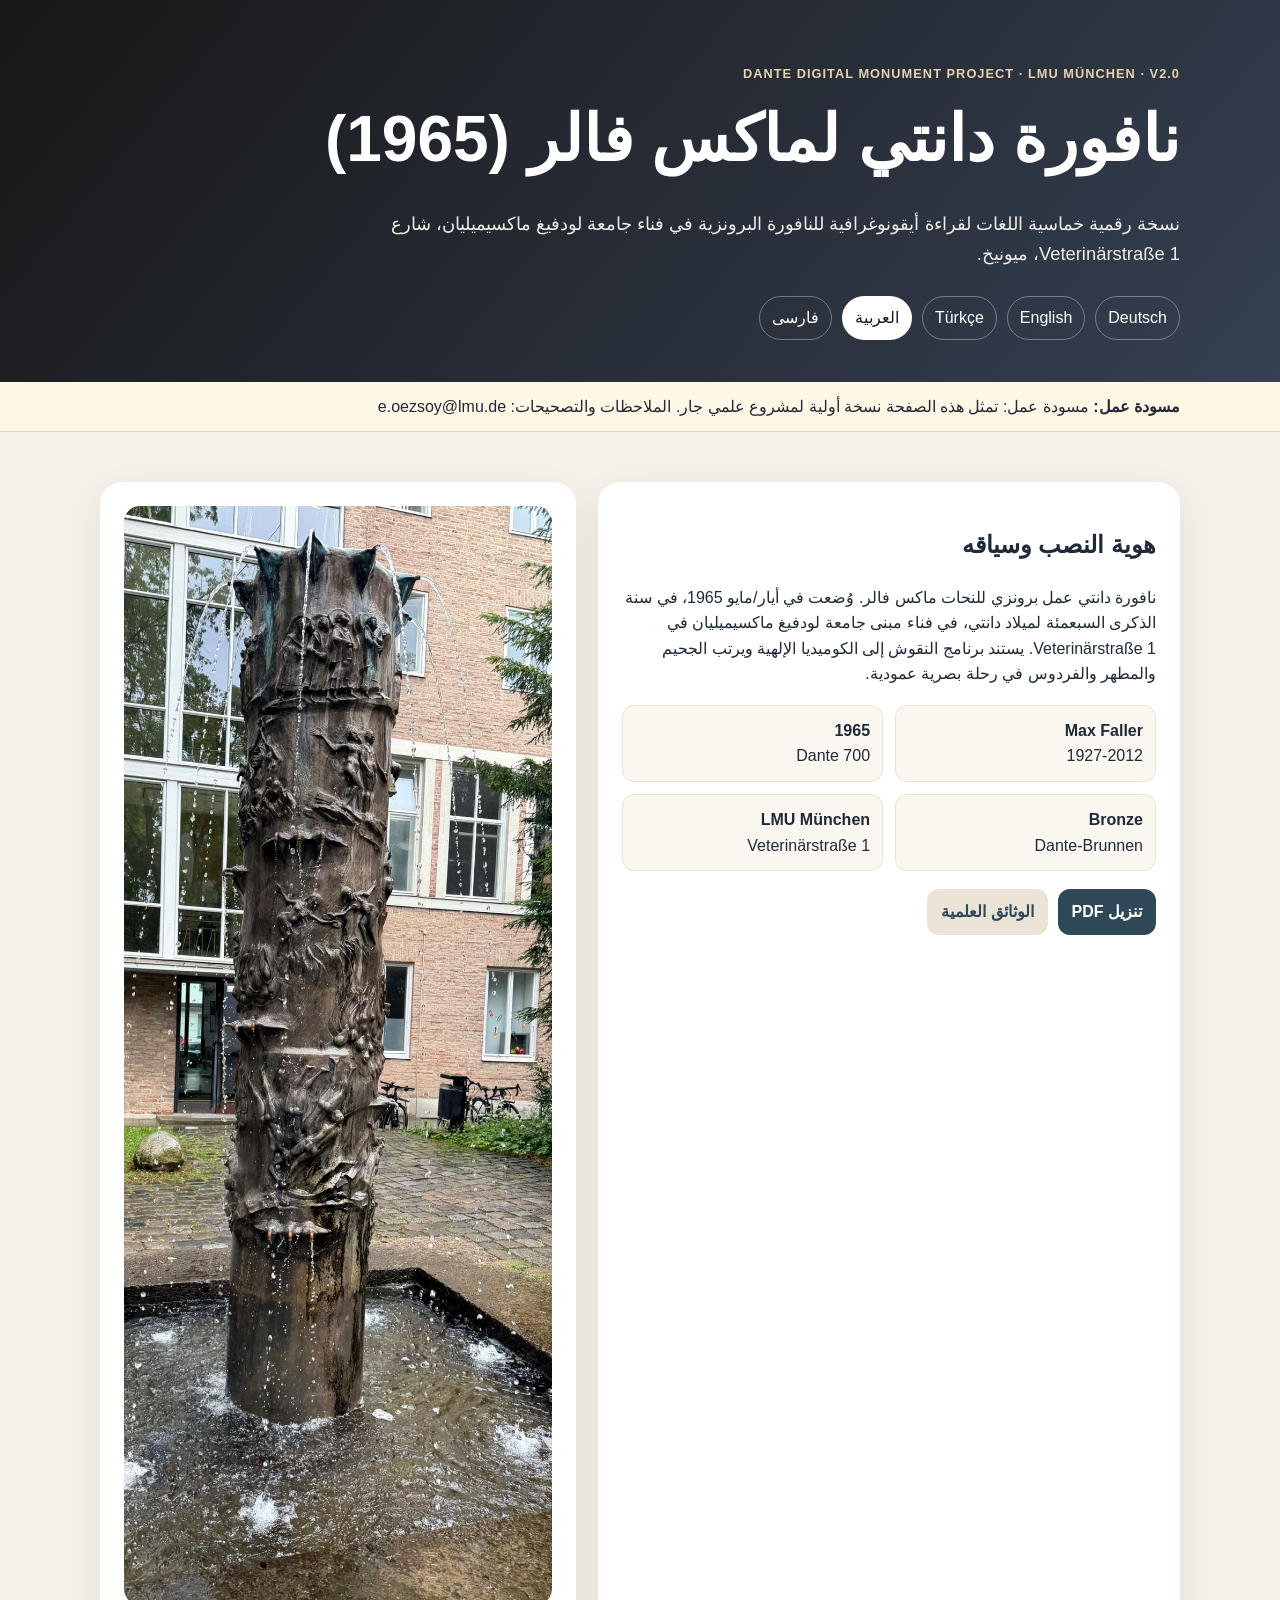
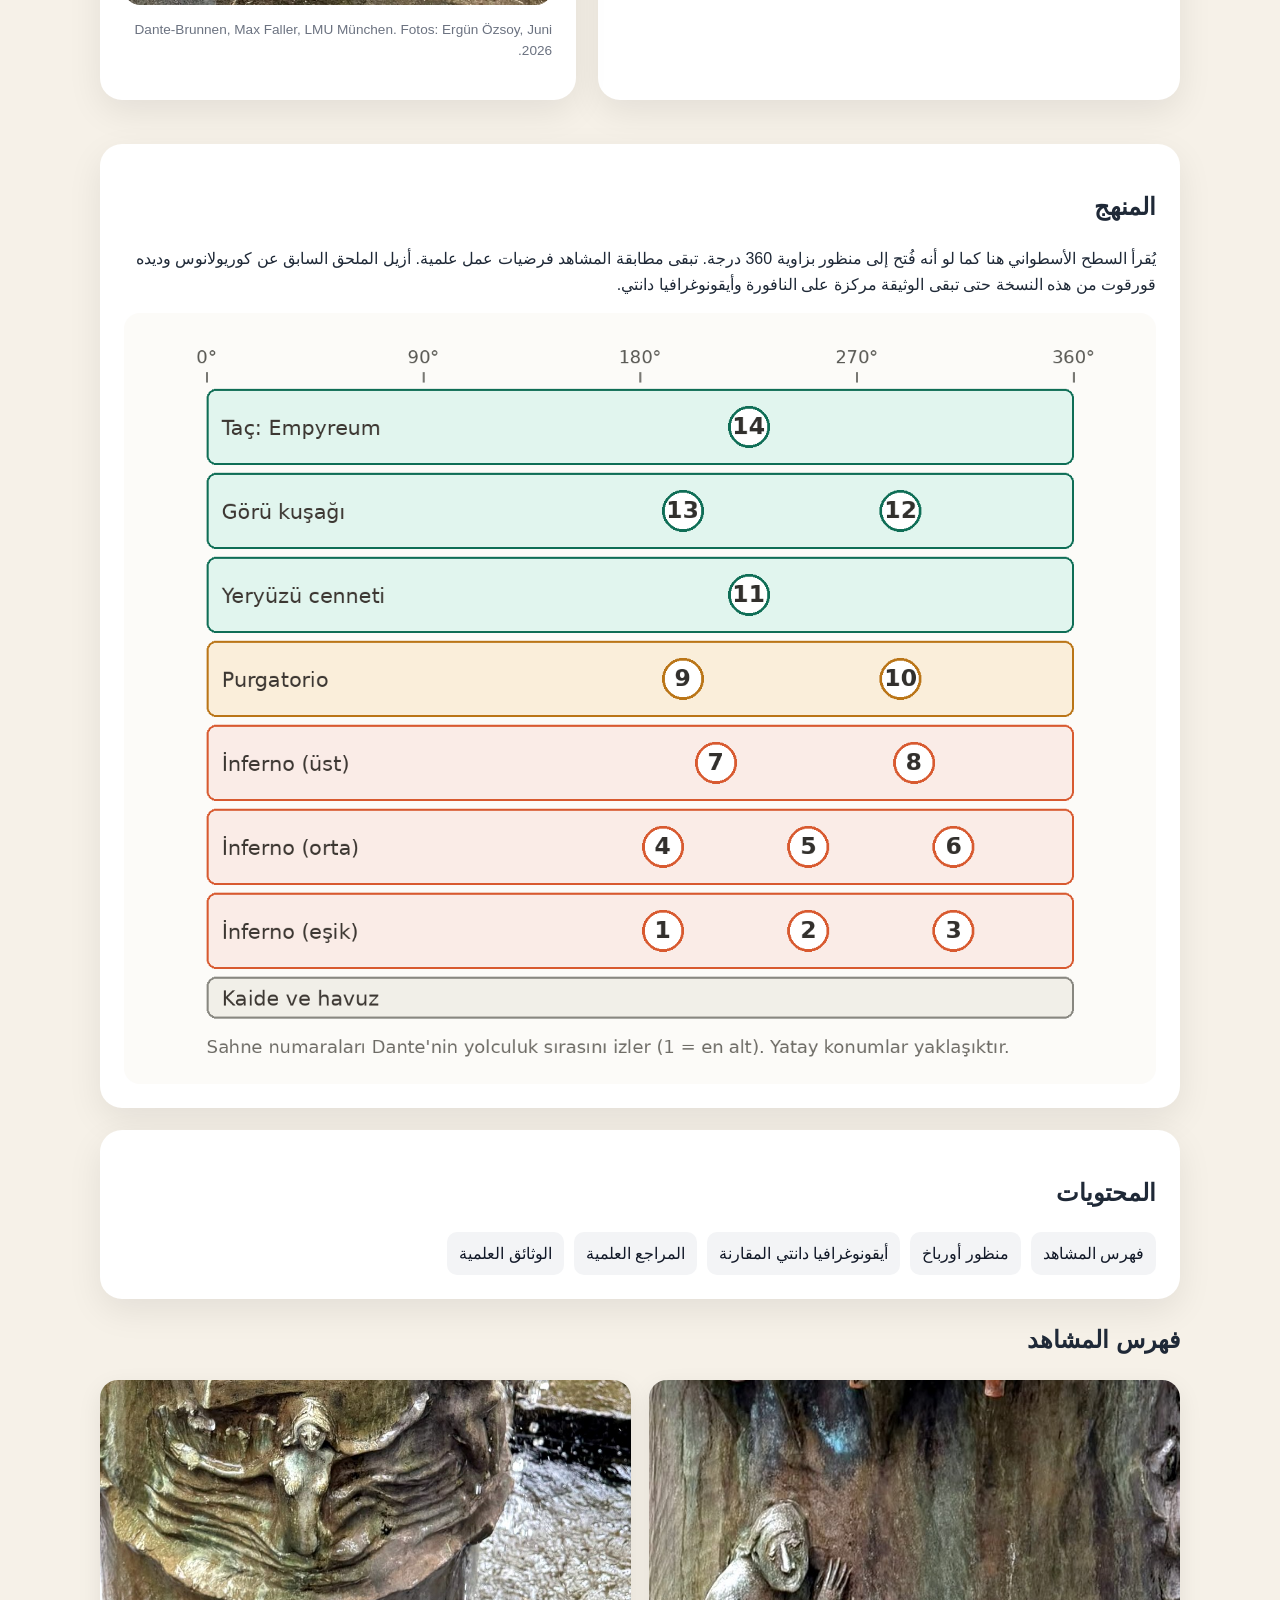
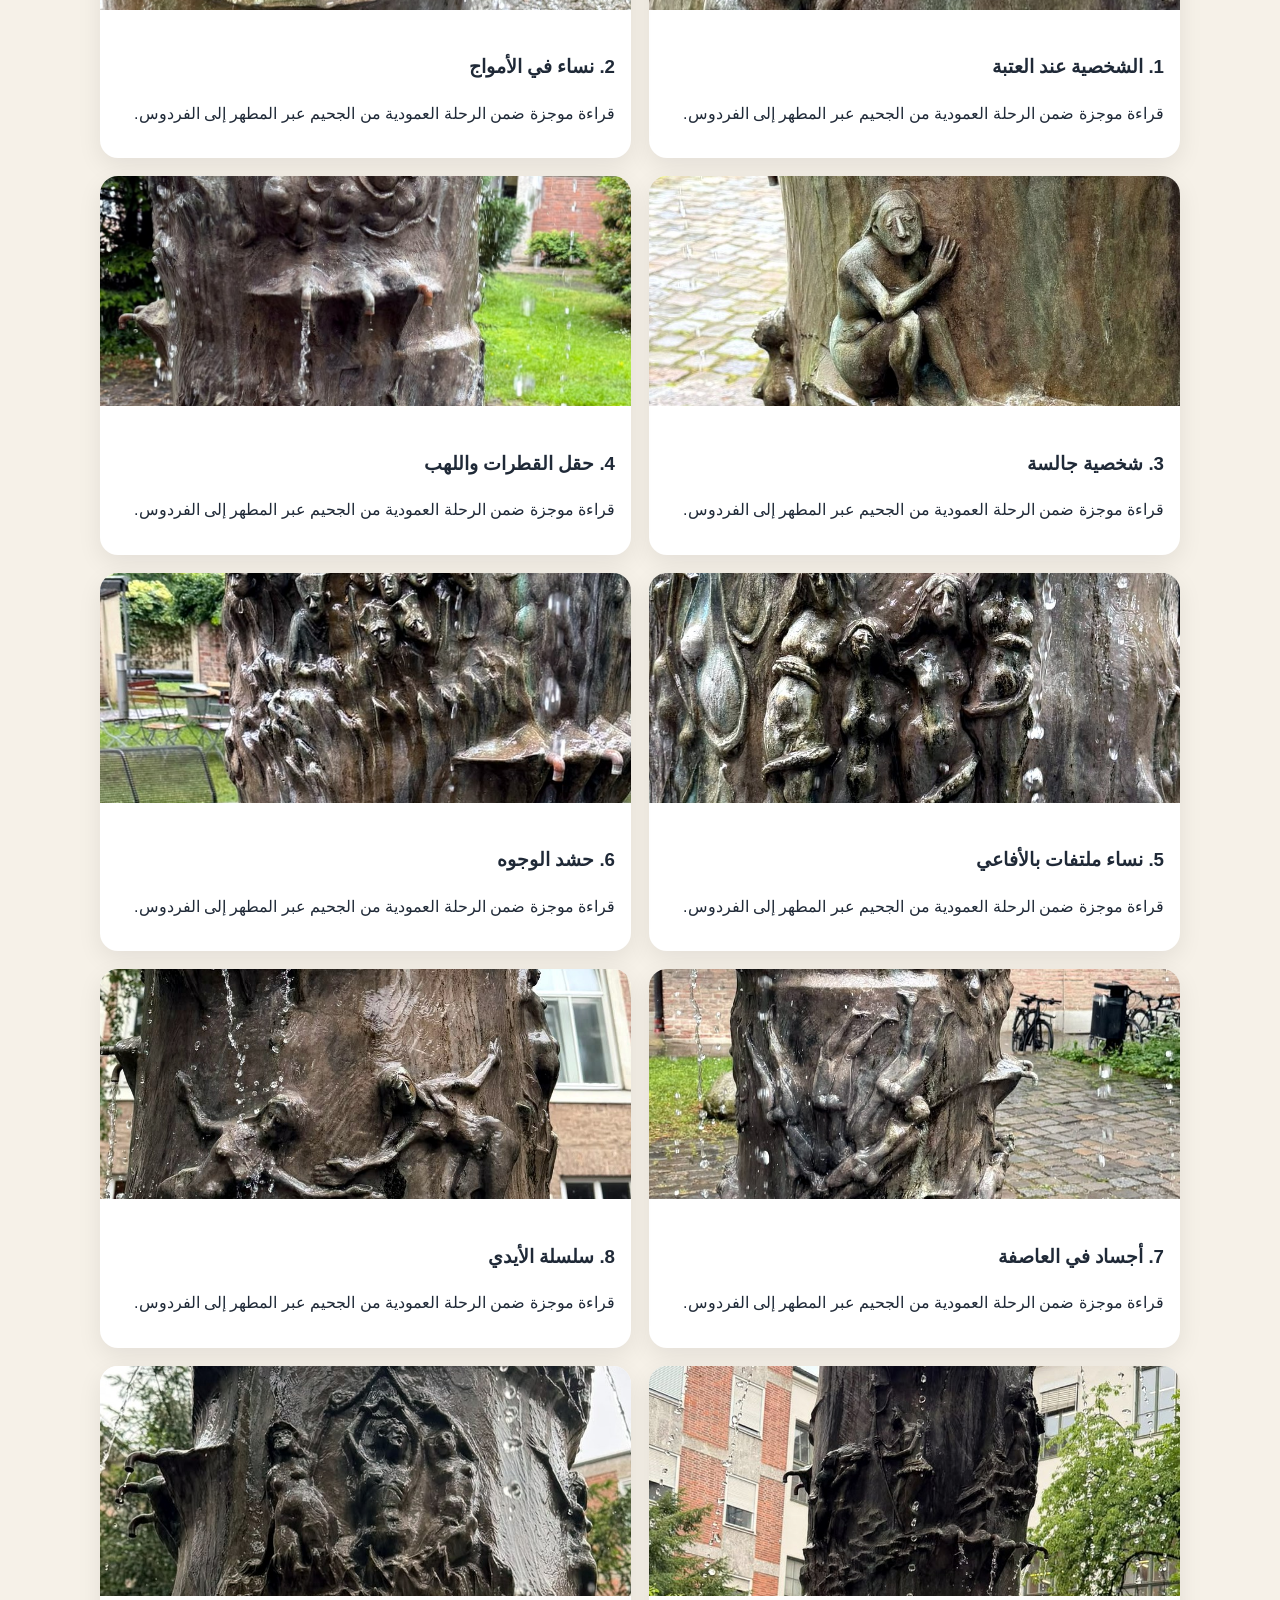
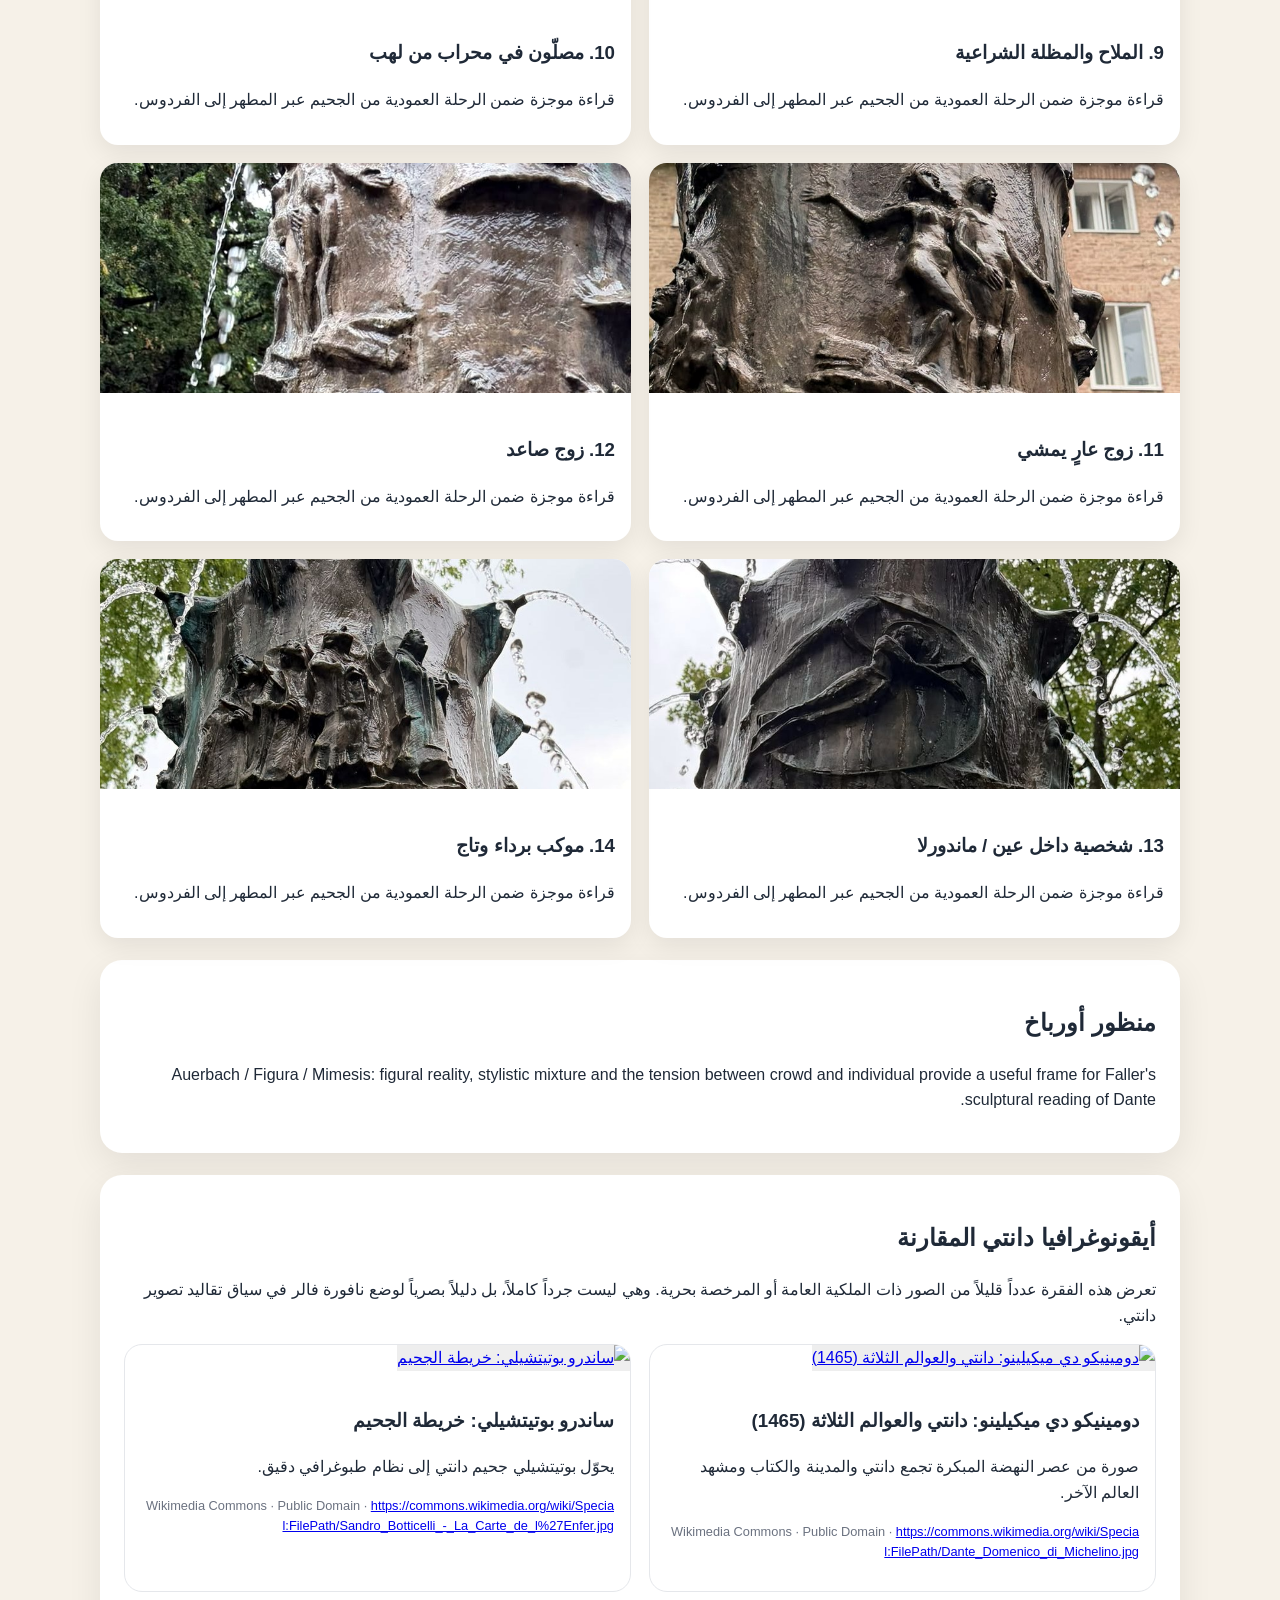
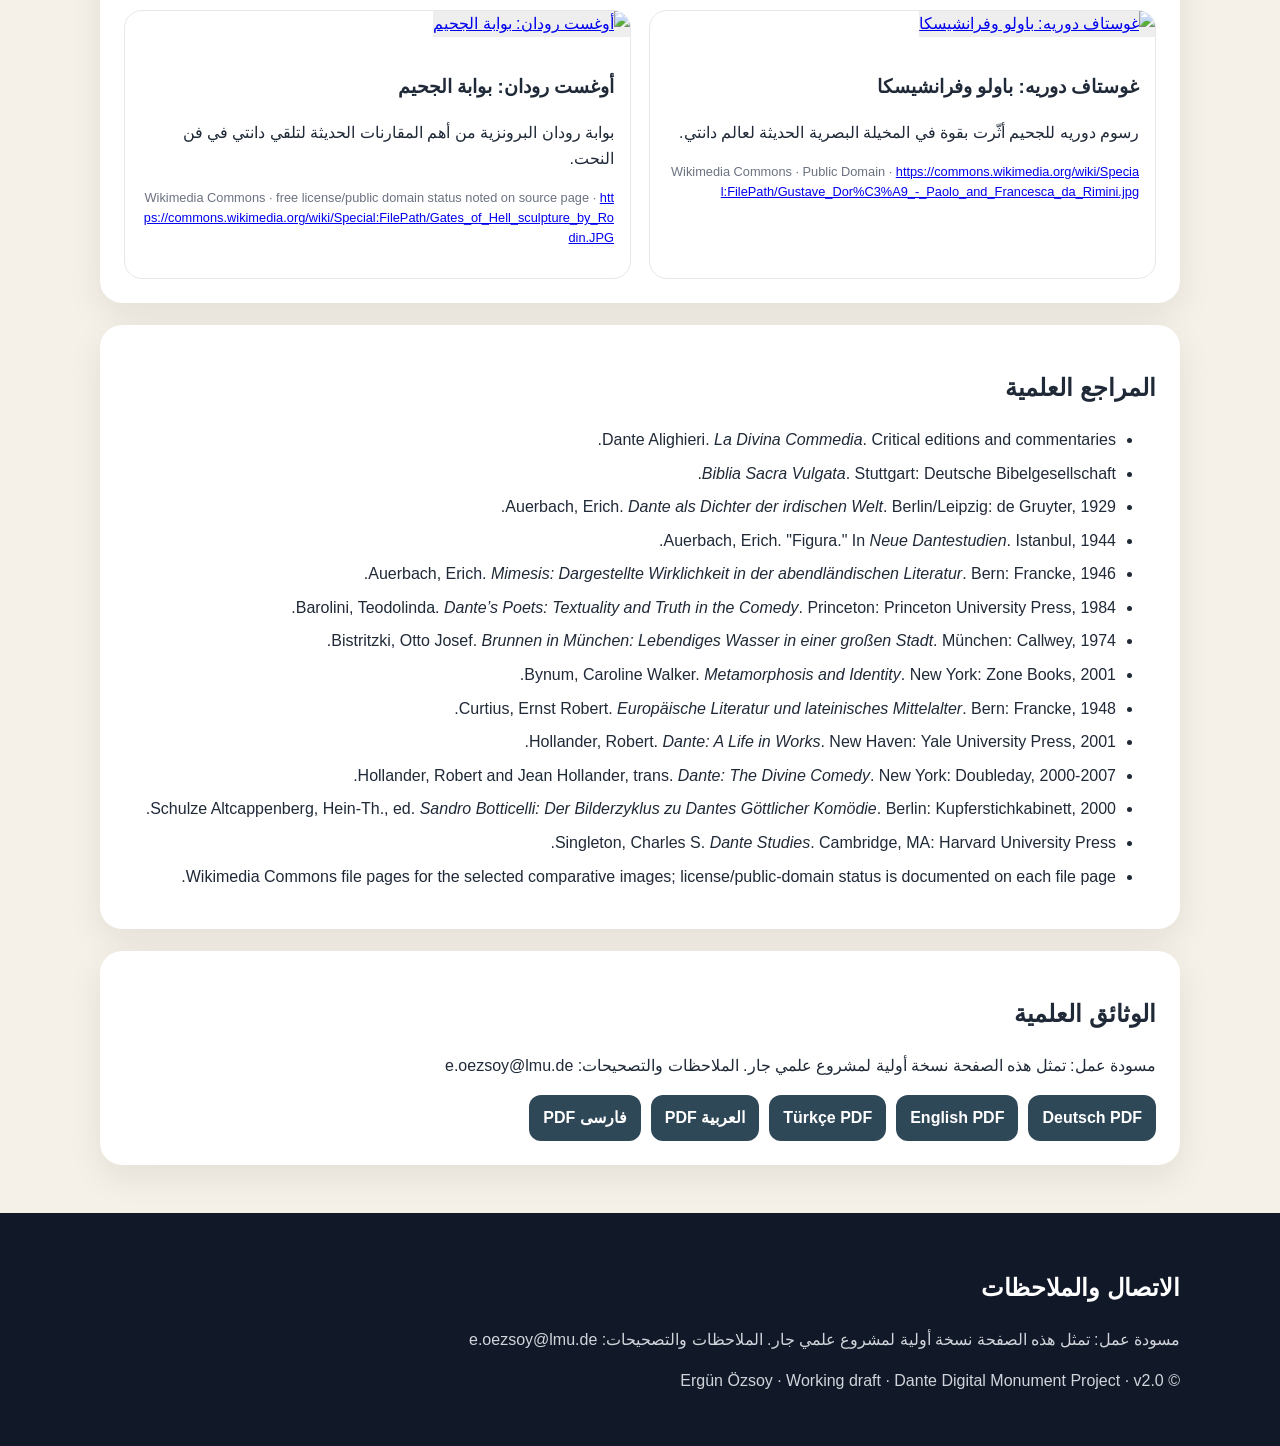
==== ar.html @ 9e2612bc "Add files via upload" ====
<!doctype html><html lang="ar" dir="rtl"><head><meta charset="utf-8"><meta name="viewport" content="width=device-width,initial-scale=1"><title>نافورة دانتي لماكس فالر (1965)</title><link rel="stylesheet" href="assets/css/style.css"></head><body class="rtl">
<header class="site-header"><div class="wrap"><div class="kicker">Dante Digital Monument Project · LMU München · v2.0</div><h1>نافورة دانتي لماكس فالر (1965)</h1><p class="subtitle">نسخة رقمية خماسية اللغات لقراءة أيقونوغرافية للنافورة البرونزية في فناء جامعة لودفيغ ماكسيميليان، شارع Veterinärstraße 1، ميونيخ.</p><nav class="langnav"><a class="" href="de.html" lang="de" dir="ltr">Deutsch</a><a class="" href="en.html" lang="en" dir="ltr">English</a><a class="" href="tr.html" lang="tr" dir="ltr">Türkçe</a><a class="active" href="ar.html" lang="ar" dir="rtl">العربية</a><a class="" href="fa.html" lang="fa" dir="rtl">فارسی</a></nav></div></header>
<section class="notice"><div class="wrap"><strong>مسودة عمل:</strong> مسودة عمل: تمثل هذه الصفحة نسخة أولية لمشروع علمي جار. الملاحظات والتصحيحات: e.oezsoy@lmu.de</div></section>
<main class="wrap"><section class="grid"><div class="card"><h2>هوية النصب وسياقه</h2><p>نافورة دانتي عمل برونزي للنحات ماكس فالر. وُضعت في أيار/مايو 1965، في سنة الذكرى السبعمئة لميلاد دانتي، في فناء مبنى جامعة لودفيغ ماكسيميليان في Veterinärstraße 1. يستند برنامج النقوش إلى الكوميديا الإلهية ويرتب الجحيم والمطهر والفردوس في رحلة بصرية عمودية.</p><div class="meta"><div><strong>Max Faller</strong><br>1927-2012</div><div><strong>1965</strong><br>Dante 700</div><div><strong>Bronze</strong><br>Dante-Brunnen</div><div><strong>LMU München</strong><br>Veterinärstraße 1</div></div><div class="buttons"><a class="btn" href="docs/dante-brunnen-ar.pdf">تنزيل PDF</a><a class="btn secondary" href="#pdfs">الوثائق العلمية</a></div></div><div class="card"><img class="hero-img" src="assets/img/OV1_sutun_genel.jpg" alt="Dante-Brunnen"><p class="caption">Dante-Brunnen, Max Faller, LMU München. Fotos: Ergün Özsoy, Juni 2026.</p></div></section>
<section class="card" id="method"><h2>المنهج</h2><p>يُقرأ السطح الأسطواني هنا كما لو أنه فُتح إلى منظور بزاوية 360 درجة. تبقى مطابقة المشاهد فرضيات عمل علمية. أزيل الملحق السابق عن كوريولانوس وديده قورقوت من هذه النسخة حتى تبقى الوثيقة مركزة على النافورة وأيقونوغرافيا دانتي.</p><img class="hero-img" src="assets/img/FIG1_acilmis_sutun.png" alt="Unfolded cylinder diagram"></section>
<section class="card" id="toc"><h2>المحتويات</h2><div class="toc"><a href="#scenes">فهرس المشاهد</a><a href="#auerbach">منظور أورباخ</a><a href="#compare">أيقونوغرافيا دانتي المقارنة</a><a href="#bib">المراجع العلمية</a><a href="#pdfs">الوثائق العلمية</a></div></section>
<section id="scenes"><h2>فهرس المشاهد</h2><div class="scenes"><article class="scene"><img src="assets/img/S01_esik_figuru.jpg" alt="الشخصية عند العتبة"><div class="inner"><h3>1. الشخصية عند العتبة</h3><p>قراءة موجزة ضمن الرحلة العمودية من الجحيم عبر المطهر إلى الفردوس.</p></div></article><article class="scene"><img src="assets/img/S02_dalga_kadinlari.jpg" alt="نساء في الأمواج"><div class="inner"><h3>2. نساء في الأمواج</h3><p>قراءة موجزة ضمن الرحلة العمودية من الجحيم عبر المطهر إلى الفردوس.</p></div></article><article class="scene"><img src="assets/img/S03_oturan_figur.jpg" alt="شخصية جالسة"><div class="inner"><h3>3. شخصية جالسة</h3><p>قراءة موجزة ضمن الرحلة العمودية من الجحيم عبر المطهر إلى الفردوس.</p></div></article><article class="scene"><img src="assets/img/S04_damla_alev.jpg" alt="حقل القطرات واللهب"><div class="inner"><h3>4. حقل القطرات واللهب</h3><p>قراءة موجزة ضمن الرحلة العمودية من الجحيم عبر المطهر إلى الفردوس.</p></div></article><article class="scene"><img src="assets/img/S05_yilanli_kadinlar.jpg" alt="نساء ملتفات بالأفاعي"><div class="inner"><h3>5. نساء ملتفات بالأفاعي</h3><p>قراءة موجزة ضمن الرحلة العمودية من الجحيم عبر المطهر إلى الفردوس.</p></div></article><article class="scene"><img src="assets/img/S06_yuz_kalabaligi.jpg" alt="حشد الوجوه"><div class="inner"><h3>6. حشد الوجوه</h3><p>قراءة موجزة ضمن الرحلة العمودية من الجحيم عبر المطهر إلى الفردوس.</p></div></article><article class="scene"><img src="assets/img/S07_savrulan_bedenler.jpg" alt="أجساد في العاصفة"><div class="inner"><h3>7. أجساد في العاصفة</h3><p>قراءة موجزة ضمن الرحلة العمودية من الجحيم عبر المطهر إلى الفردوس.</p></div></article><article class="scene"><img src="assets/img/S08_el_ele_zincir.jpg" alt="سلسلة الأيدي"><div class="inner"><h3>8. سلسلة الأيدي</h3><p>قراءة موجزة ضمن الرحلة العمودية من الجحيم عبر المطهر إلى الفردوس.</p></div></article><article class="scene"><img src="assets/img/S09_kayikci_semsiye.jpg" alt="الملاح والمظلة الشراعية"><div class="inner"><h3>9. الملاح والمظلة الشراعية</h3><p>قراءة موجزة ضمن الرحلة العمودية من الجحيم عبر المطهر إلى الفردوس.</p></div></article><article class="scene"><img src="assets/img/S10_alev_nisinde_dua.jpg" alt="مصلّون في محراب من لهب"><div class="inner"><h3>10. مصلّون في محراب من لهب</h3><p>قراءة موجزة ضمن الرحلة العمودية من الجحيم عبر المطهر إلى الفردوس.</p></div></article><article class="scene"><img src="assets/img/S11_ciplak_cift.jpg" alt="زوج عارٍ يمشي"><div class="inner"><h3>11. زوج عارٍ يمشي</h3><p>قراءة موجزة ضمن الرحلة العمودية من الجحيم عبر المطهر إلى الفردوس.</p></div></article><article class="scene"><img src="assets/img/S12_yukselen_cift.jpg" alt="زوج صاعد"><div class="inner"><h3>12. زوج صاعد</h3><p>قراءة موجزة ضمن الرحلة العمودية من الجحيم عبر المطهر إلى الفردوس.</p></div></article><article class="scene"><img src="assets/img/S13_goz_mandorla.jpg" alt="شخصية داخل عين / ماندورلا"><div class="inner"><h3>13. شخصية داخل عين / ماندورلا</h3><p>قراءة موجزة ضمن الرحلة العمودية من الجحيم عبر المطهر إلى الفردوس.</p></div></article><article class="scene"><img src="assets/img/S14_alay_ve_tac.jpg" alt="موكب برداء وتاج"><div class="inner"><h3>14. موكب برداء وتاج</h3><p>قراءة موجزة ضمن الرحلة العمودية من الجحيم عبر المطهر إلى الفردوس.</p></div></article></div></section>
<section class="card" id="auerbach"><h2>منظور أورباخ</h2><p>Auerbach / Figura / Mimesis: figural reality, stylistic mixture and the tension between crowd and individual provide a useful frame for Faller's sculptural reading of Dante.</p></section>
<section class="card" id="compare"><h2>أيقونوغرافيا دانتي المقارنة</h2><p>تعرض هذه الفقرة عدداً قليلاً من الصور ذات الملكية العامة أو المرخصة بحرية. وهي ليست جرداً كاملاً، بل دليلاً بصرياً لوضع نافورة فالر في سياق تقاليد تصوير دانتي.</p><div class="comparison-grid"><article class="comparison"><a href="https://commons.wikimedia.org/wiki/Special:FilePath/Dante_Domenico_di_Michelino.jpg"><img src="https://commons.wikimedia.org/wiki/Special:FilePath/Dante_Domenico_di_Michelino.jpg?width=900" alt="دومينيكو دي ميكيلينو: دانتي والعوالم الثلاثة (1465)"></a><div class="inner"><h3>دومينيكو دي ميكيلينو: دانتي والعوالم الثلاثة (1465)</h3><p>صورة من عصر النهضة المبكرة تجمع دانتي والمدينة والكتاب ومشهد العالم الآخر.</p><p class="source">Wikimedia Commons · Public Domain · <a href="https://commons.wikimedia.org/wiki/Special:FilePath/Dante_Domenico_di_Michelino.jpg">https://commons.wikimedia.org/wiki/Special:FilePath/Dante_Domenico_di_Michelino.jpg</a></p></div></article><article class="comparison"><a href="https://commons.wikimedia.org/wiki/Special:FilePath/Sandro_Botticelli_-_La_Carte_de_l%27Enfer.jpg"><img src="https://commons.wikimedia.org/wiki/Special:FilePath/Sandro_Botticelli_-_La_Carte_de_l%27Enfer.jpg?width=900" alt="ساندرو بوتيتشيلي: خريطة الجحيم"></a><div class="inner"><h3>ساندرو بوتيتشيلي: خريطة الجحيم</h3><p>يحوّل بوتيتشيلي جحيم دانتي إلى نظام طبوغرافي دقيق.</p><p class="source">Wikimedia Commons · Public Domain · <a href="https://commons.wikimedia.org/wiki/Special:FilePath/Sandro_Botticelli_-_La_Carte_de_l%27Enfer.jpg">https://commons.wikimedia.org/wiki/Special:FilePath/Sandro_Botticelli_-_La_Carte_de_l%27Enfer.jpg</a></p></div></article><article class="comparison"><a href="https://commons.wikimedia.org/wiki/Special:FilePath/Gustave_Dor%C3%A9_-_Paolo_and_Francesca_da_Rimini.jpg"><img src="https://commons.wikimedia.org/wiki/Special:FilePath/Gustave_Dor%C3%A9_-_Paolo_and_Francesca_da_Rimini.jpg?width=900" alt="غوستاف دوريه: باولو وفرانشيسكا"></a><div class="inner"><h3>غوستاف دوريه: باولو وفرانشيسكا</h3><p>رسوم دوريه للجحيم أثّرت بقوة في المخيلة البصرية الحديثة لعالم دانتي.</p><p class="source">Wikimedia Commons · Public Domain · <a href="https://commons.wikimedia.org/wiki/Special:FilePath/Gustave_Dor%C3%A9_-_Paolo_and_Francesca_da_Rimini.jpg">https://commons.wikimedia.org/wiki/Special:FilePath/Gustave_Dor%C3%A9_-_Paolo_and_Francesca_da_Rimini.jpg</a></p></div></article><article class="comparison"><a href="https://commons.wikimedia.org/wiki/Special:FilePath/Gates_of_Hell_sculpture_by_Rodin.JPG"><img src="https://commons.wikimedia.org/wiki/Special:FilePath/Gates_of_Hell_sculpture_by_Rodin.JPG?width=900" alt="أوغست رودان: بوابة الجحيم"></a><div class="inner"><h3>أوغست رودان: بوابة الجحيم</h3><p>بوابة رودان البرونزية من أهم المقارنات الحديثة لتلقي دانتي في فن النحت.</p><p class="source">Wikimedia Commons · free license/public domain status noted on source page · <a href="https://commons.wikimedia.org/wiki/Special:FilePath/Gates_of_Hell_sculpture_by_Rodin.JPG">https://commons.wikimedia.org/wiki/Special:FilePath/Gates_of_Hell_sculpture_by_Rodin.JPG</a></p></div></article></div></section>
<section class="card bibliography" id="bib"><h2>المراجع العلمية</h2><ul>
<li>Dante Alighieri. <em>La Divina Commedia</em>. Critical editions and commentaries.</li>
<li><em>Biblia Sacra Vulgata</em>. Stuttgart: Deutsche Bibelgesellschaft.</li>
<li>Auerbach, Erich. <em>Dante als Dichter der irdischen Welt</em>. Berlin/Leipzig: de Gruyter, 1929.</li>
<li>Auerbach, Erich. "Figura." In <em>Neue Dantestudien</em>. Istanbul, 1944.</li>
<li>Auerbach, Erich. <em>Mimesis: Dargestellte Wirklichkeit in der abendländischen Literatur</em>. Bern: Francke, 1946.</li>
<li>Barolini, Teodolinda. <em>Dante’s Poets: Textuality and Truth in the Comedy</em>. Princeton: Princeton University Press, 1984.</li>
<li>Bistritzki, Otto Josef. <em>Brunnen in München: Lebendiges Wasser in einer großen Stadt</em>. München: Callwey, 1974.</li>
<li>Bynum, Caroline Walker. <em>Metamorphosis and Identity</em>. New York: Zone Books, 2001.</li>
<li>Curtius, Ernst Robert. <em>Europäische Literatur und lateinisches Mittelalter</em>. Bern: Francke, 1948.</li>
<li>Hollander, Robert. <em>Dante: A Life in Works</em>. New Haven: Yale University Press, 2001.</li>
<li>Hollander, Robert and Jean Hollander, trans. <em>Dante: The Divine Comedy</em>. New York: Doubleday, 2000-2007.</li>
<li>Schulze Altcappenberg, Hein-Th., ed. <em>Sandro Botticelli: Der Bilderzyklus zu Dantes Göttlicher Komödie</em>. Berlin: Kupferstichkabinett, 2000.</li>
<li>Singleton, Charles S. <em>Dante Studies</em>. Cambridge, MA: Harvard University Press.</li>
<li>Wikimedia Commons file pages for the selected comparative images; license/public-domain status is documented on each file page.</li>
</ul></section>
<section class="card" id="pdfs"><h2>الوثائق العلمية</h2><p>مسودة عمل: تمثل هذه الصفحة نسخة أولية لمشروع علمي جار. الملاحظات والتصحيحات: e.oezsoy@lmu.de</p><div class="pdf-list"><a href="docs/dante-brunnen-de.pdf">Deutsch PDF</a><a href="docs/dante-brunnen-en.pdf">English PDF</a><a href="docs/dante-brunnen-tr.pdf">Türkçe PDF</a><a href="docs/dante-brunnen-ar.pdf">العربية PDF</a><a href="docs/dante-brunnen-fa.pdf">فارسی PDF</a></div></section>
</main><footer class="footer"><div class="wrap"><h2>الاتصال والملاحظات</h2><p>مسودة عمل: تمثل هذه الصفحة نسخة أولية لمشروع علمي جار. الملاحظات والتصحيحات: e.oezsoy@lmu.de</p><p>© Ergün Özsoy · Working draft · Dante Digital Monument Project · v2.0</p></div></footer></body></html>
---- assets/css/style.css ----
:root{--bg:#111827;--panel:#ffffff;--soft:#f7f3ea;--accent:#b58542;--ink:#1f2937;--muted:#6b7280;--line:#e5e7eb}*{box-sizing:border-box}body{margin:0;font-family:system-ui,-apple-system,Segoe UI,Roboto,Arial,sans-serif;background:#f6f1e8;color:var(--ink);line-height:1.6}.rtl{font-family:Tahoma,Arial,sans-serif}.wrap{max-width:1120px;margin:auto;padding:0 20px}.site-header{background:linear-gradient(130deg,#171717,#354052);color:white;padding:64px 0 42px}.kicker{text-transform:uppercase;letter-spacing:.08em;color:#e6d2ad;font-size:.8rem;font-weight:700}.site-header h1{font-size:clamp(2.2rem,5vw,4.3rem);margin:.25rem 0}.subtitle{font-size:1.15rem;max-width:850px;color:#f0eee9}.langnav{display:flex;gap:10px;flex-wrap:wrap;margin-top:28px}.langnav a{color:white;text-decoration:none;border:1px solid rgba(255,255,255,.35);padding:8px 12px;border-radius:999px}.langnav a.active{background:white;color:#111827}.notice{background:#fff7e6;border-bottom:1px solid #ead4ad;padding:12px 0}.grid{display:grid;grid-template-columns:1.1fr .9fr;gap:22px;margin-top:28px}.card{background:white;border-radius:22px;padding:24px;box-shadow:0 12px 35px rgba(0,0,0,.08);margin:22px 0}.hero-img{width:100%;border-radius:16px;display:block}.caption{font-size:.85rem;color:var(--muted)}.meta{display:grid;grid-template-columns:repeat(2,minmax(0,1fr));gap:12px;margin:18px 0}.meta div{background:#faf7f0;border:1px solid #efe2cd;border-radius:12px;padding:12px}.buttons,.pdf-list{display:flex;gap:10px;flex-wrap:wrap}.btn,.pdf-list a{background:#2f4858;color:white;text-decoration:none;padding:10px 14px;border-radius:12px;font-weight:700}.btn.secondary{background:#ebe3d5;color:#2f4858}.toc{display:flex;gap:10px;flex-wrap:wrap}.toc a{background:#f3f4f6;color:#111827;text-decoration:none;padding:9px 12px;border-radius:10px}.scenes{display:grid;grid-template-columns:repeat(2,minmax(0,1fr));gap:18px}.scene{background:white;border-radius:18px;overflow:hidden;box-shadow:0 8px 24px rgba(0,0,0,.08)}.scene img{width:100%;height:230px;object-fit:cover}.scene .inner{padding:16px}.comparison-grid{display:grid;grid-template-columns:repeat(2,minmax(0,1fr));gap:18px}.comparison{border:1px solid var(--line);border-radius:18px;overflow:hidden;background:#fff}.comparison img{width:100%;height:300px;object-fit:cover;background:#eee}.comparison .inner{padding:16px}.source{font-size:.8rem;color:var(--muted);word-break:break-all}.bibliography li{margin-bottom:.5rem}.footer{background:#111827;color:white;margin-top:48px;padding:36px 0}.footer p{color:#d1d5db}@media(max-width:800px){.grid,.scenes,.comparison-grid{grid-template-columns:1fr}.site-header{padding:40px 0}.scene img{height:auto}}@media print{body{background:white}.site-header{padding:24px 0}.card,.scene{box-shadow:none;border:1px solid #ddd}.langnav,.buttons{display:none}.wrap{max-width:900px}.comparison img{display:none}.comparison:before{content:'Image available in online version';display:block;padding:24px;background:#f3f4f6;color:#6b7280}.scene img{max-height:180px;object-fit:contain}.comparison-grid,.scenes{grid-template-columns:1fr}}
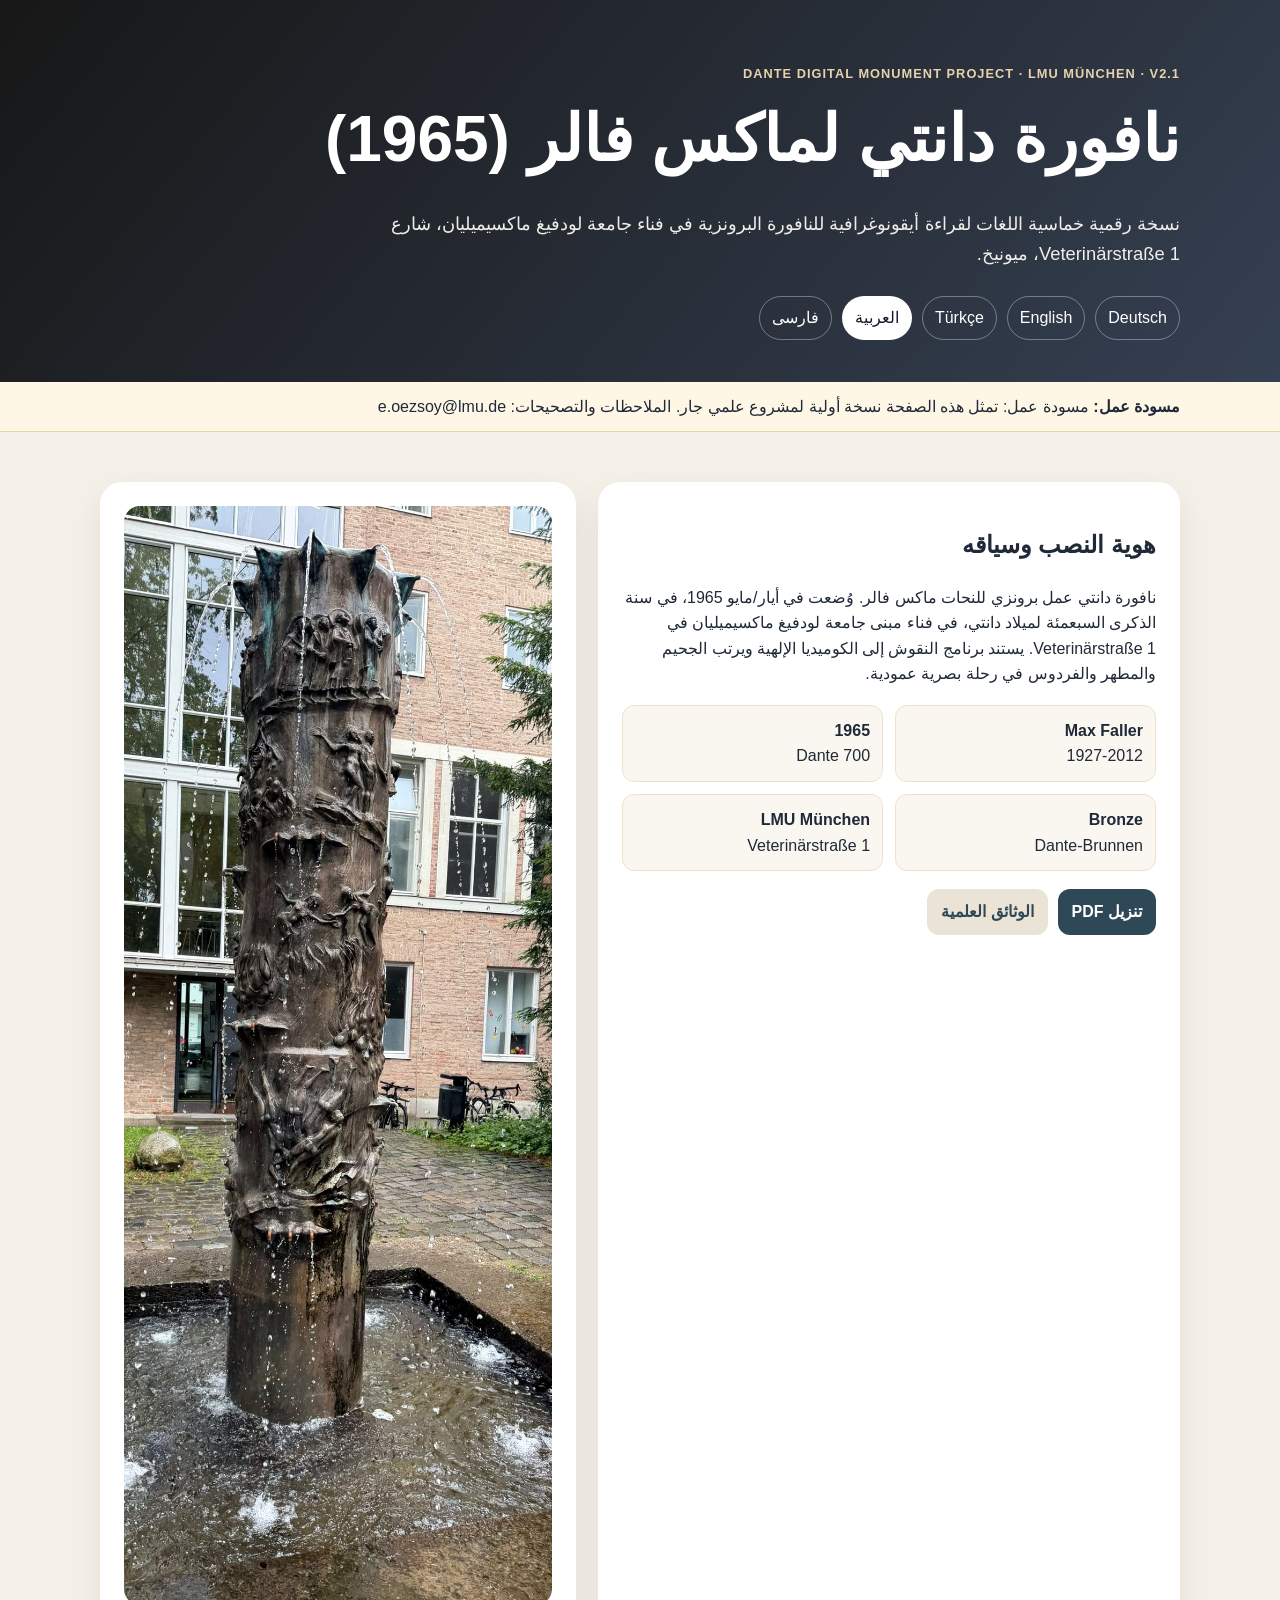
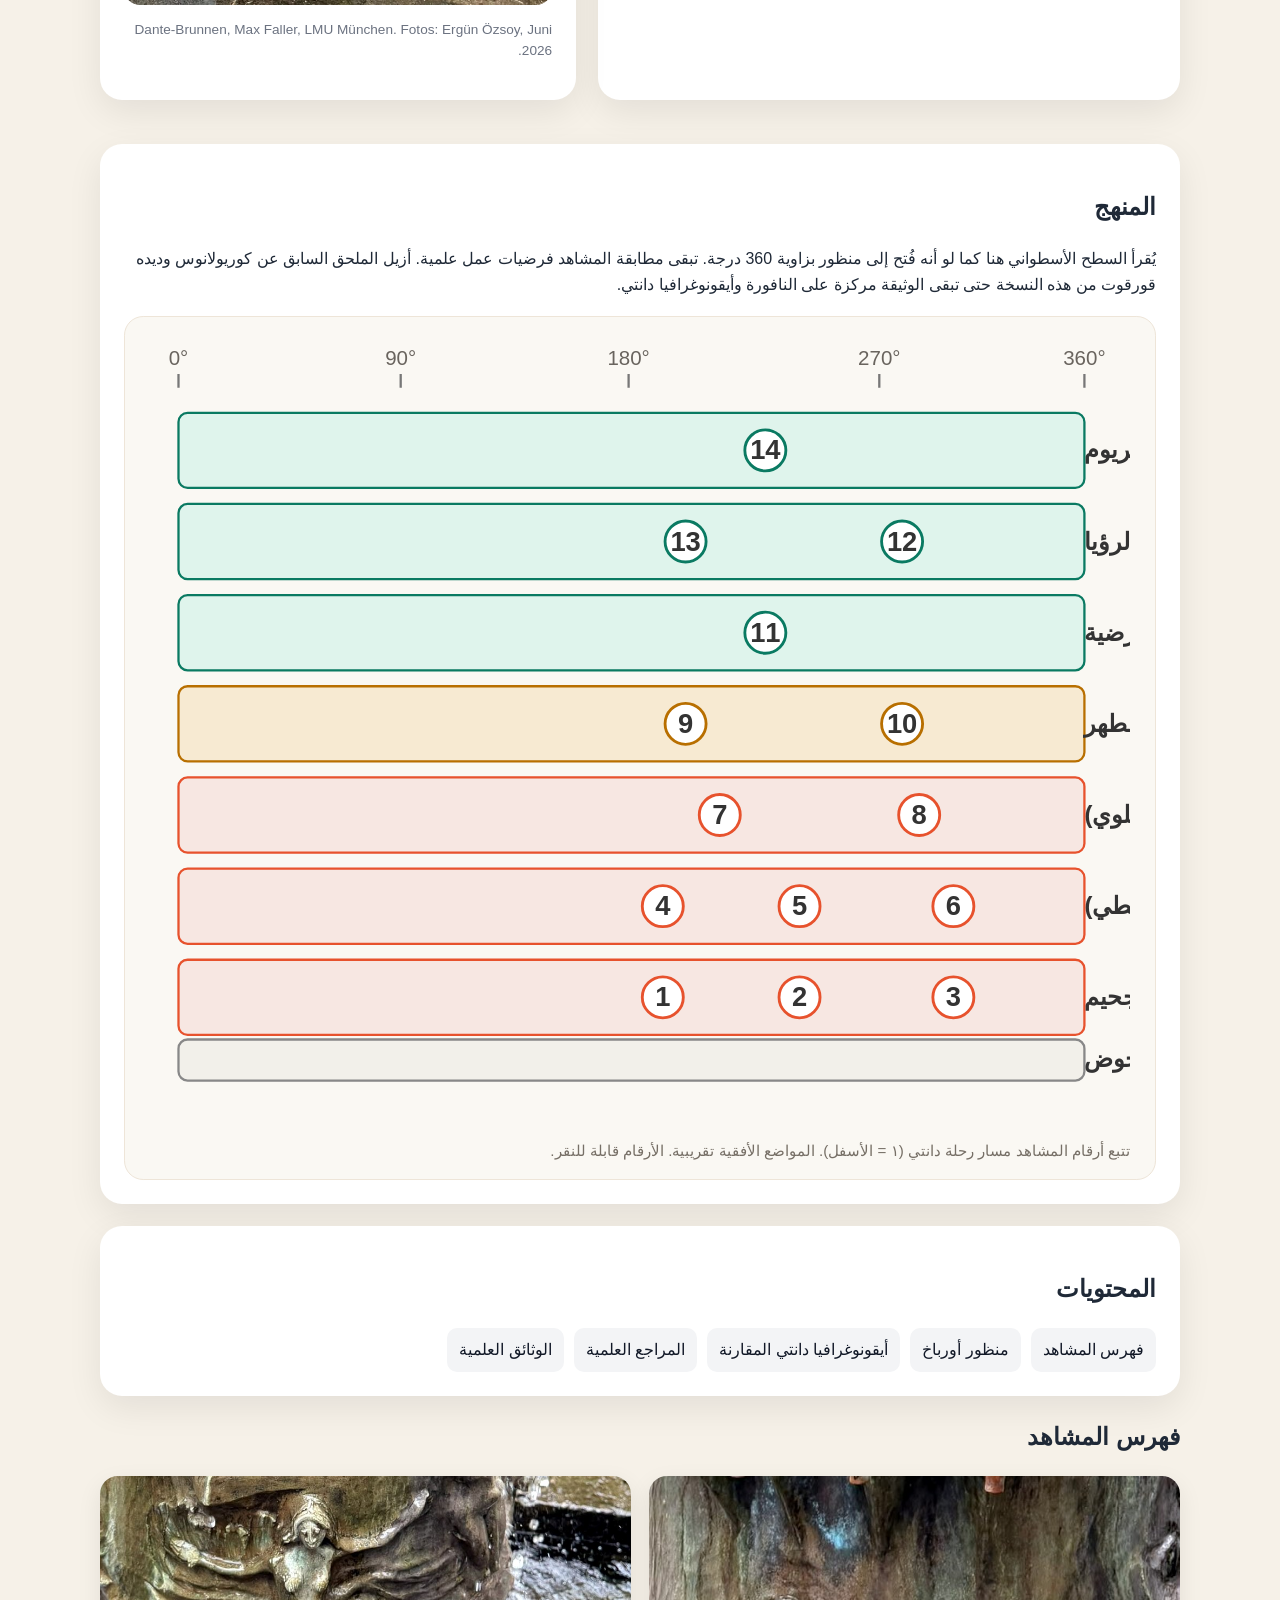
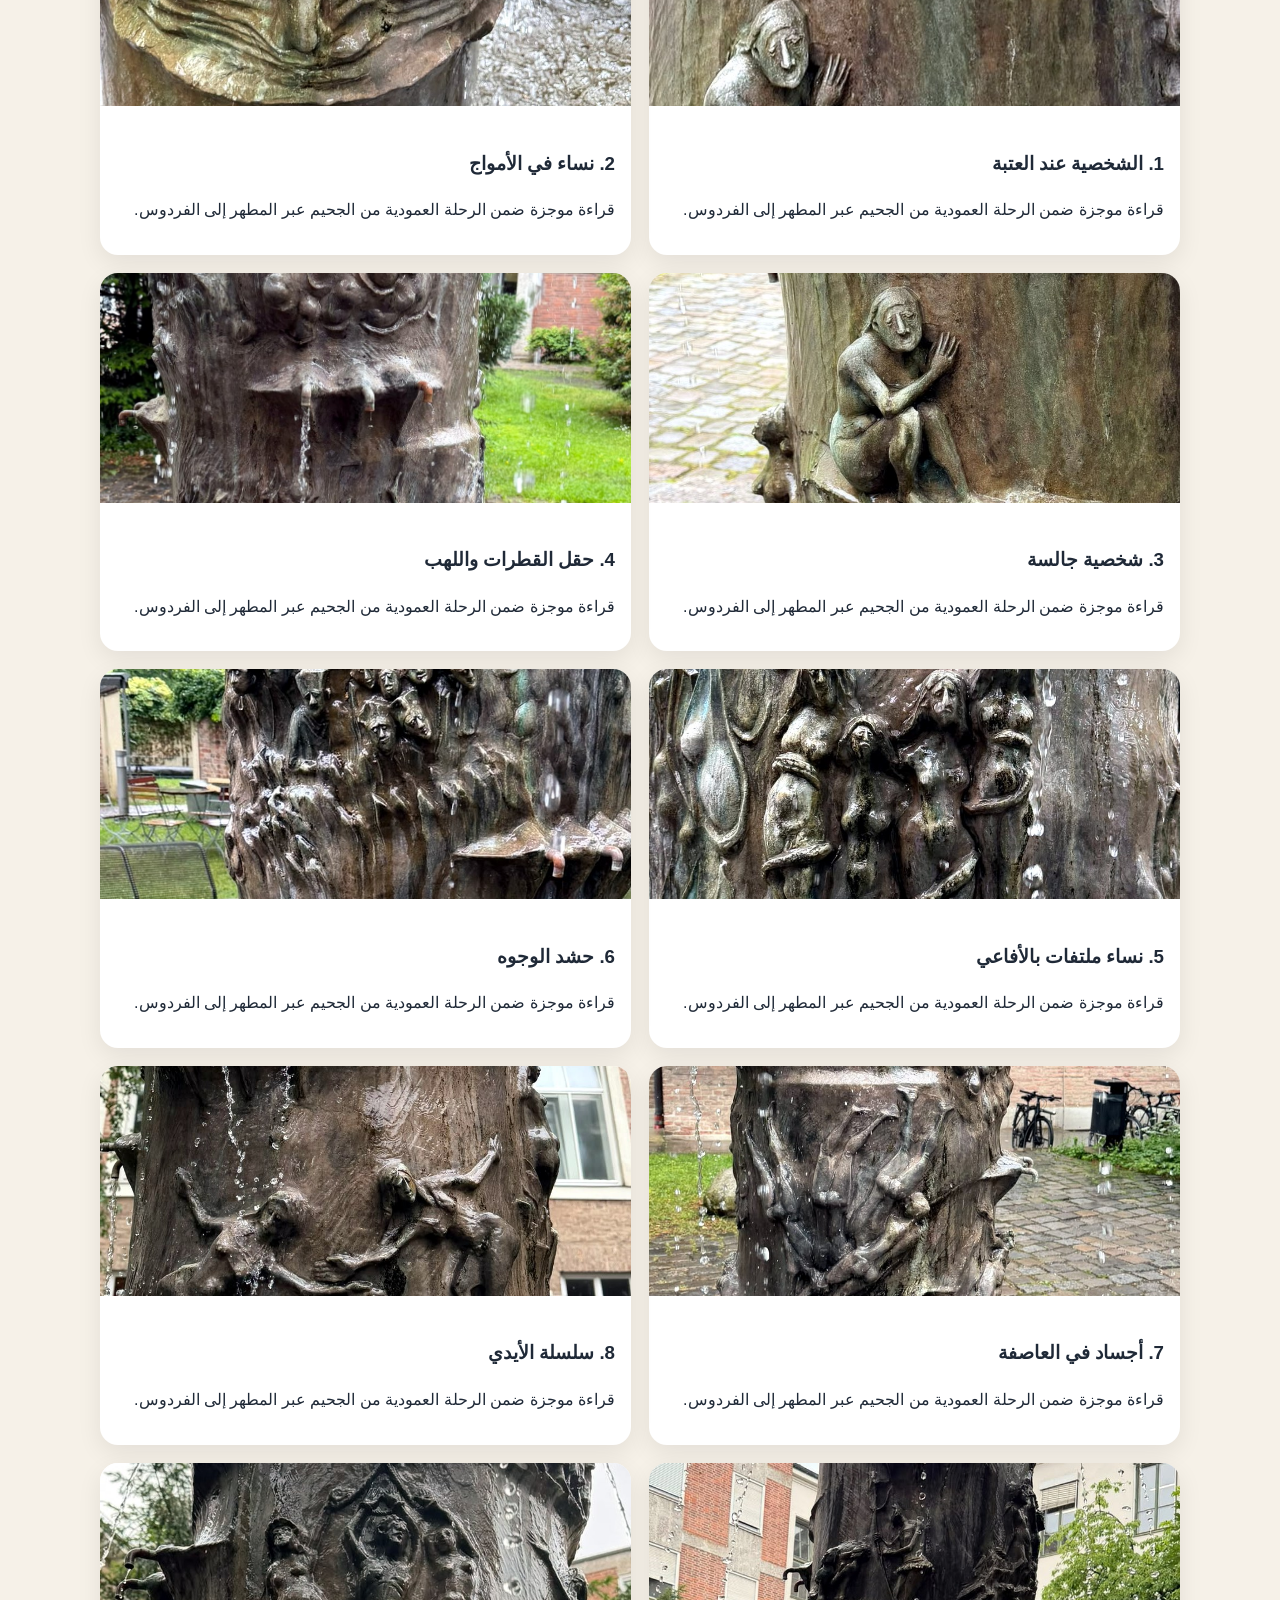
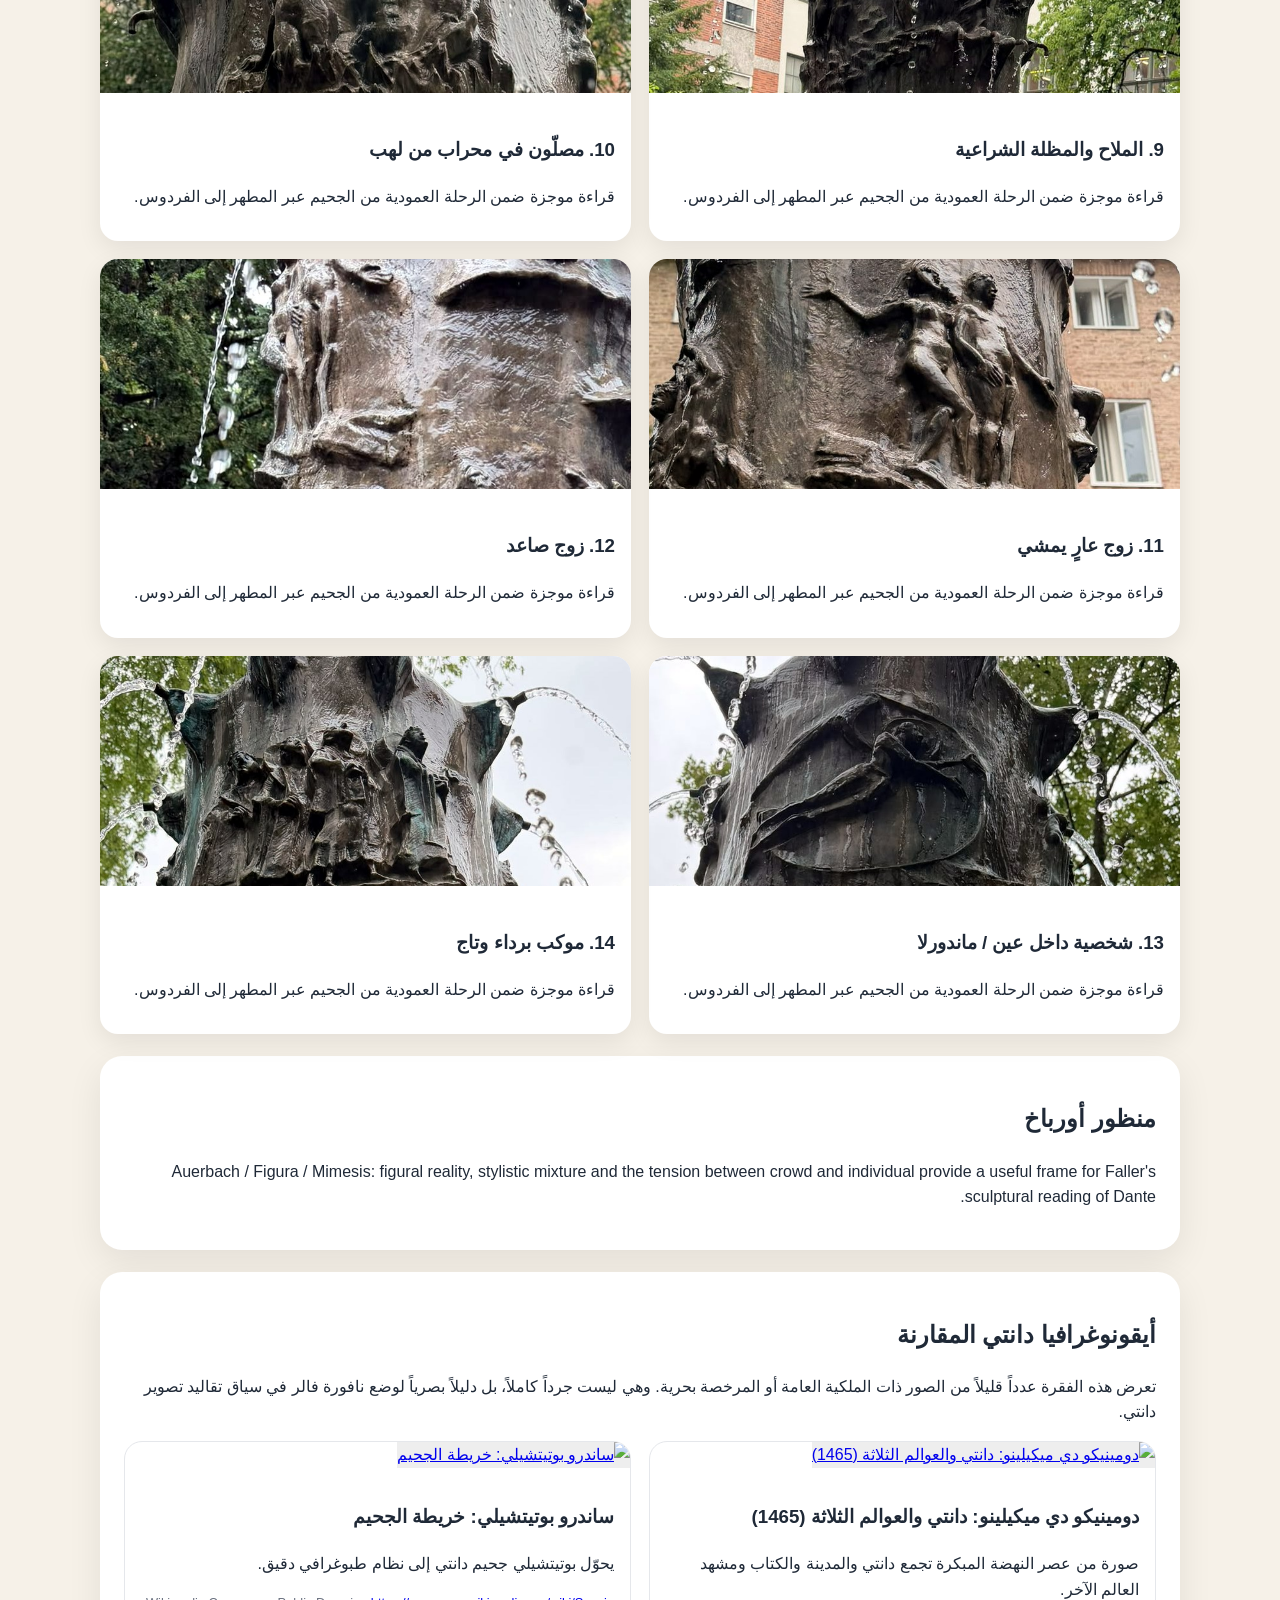
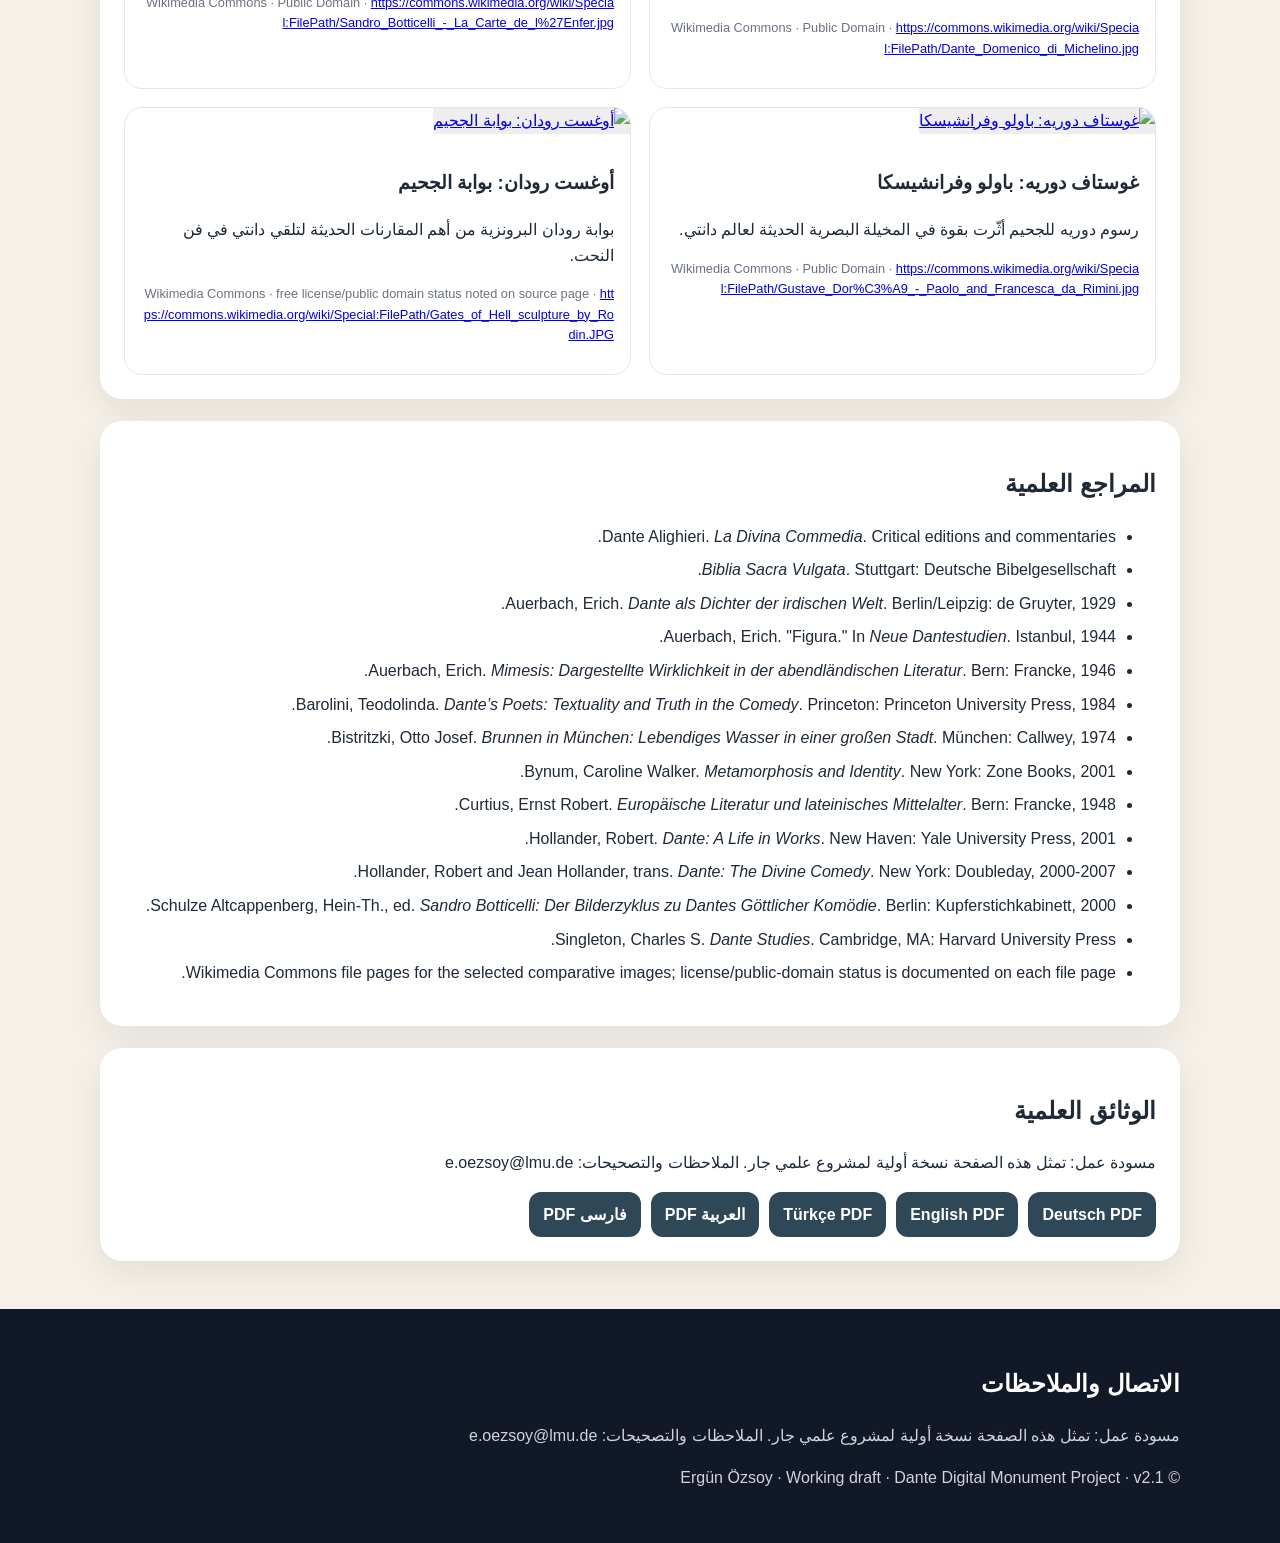
==== commit 7bd1cb0f: "Add files via upload" ====
--- a/ar.html
+++ b/ar.html
@@ -1,10 +1,10 @@
 <!doctype html><html lang="ar" dir="rtl"><head><meta charset="utf-8"><meta name="viewport" content="width=device-width,initial-scale=1"><title>نافورة دانتي لماكس فالر (1965)</title><link rel="stylesheet" href="assets/css/style.css"></head><body class="rtl">
-<header class="site-header"><div class="wrap"><div class="kicker">Dante Digital Monument Project · LMU München · v2.0</div><h1>نافورة دانتي لماكس فالر (1965)</h1><p class="subtitle">نسخة رقمية خماسية اللغات لقراءة أيقونوغرافية للنافورة البرونزية في فناء جامعة لودفيغ ماكسيميليان، شارع Veterinärstraße 1، ميونيخ.</p><nav class="langnav"><a class="" href="de.html" lang="de" dir="ltr">Deutsch</a><a class="" href="en.html" lang="en" dir="ltr">English</a><a class="" href="tr.html" lang="tr" dir="ltr">Türkçe</a><a class="active" href="ar.html" lang="ar" dir="rtl">العربية</a><a class="" href="fa.html" lang="fa" dir="rtl">فارسی</a></nav></div></header>
+<header class="site-header"><div class="wrap"><div class="kicker">Dante Digital Monument Project · LMU München · v2.1</div><h1>نافورة دانتي لماكس فالر (1965)</h1><p class="subtitle">نسخة رقمية خماسية اللغات لقراءة أيقونوغرافية للنافورة البرونزية في فناء جامعة لودفيغ ماكسيميليان، شارع Veterinärstraße 1، ميونيخ.</p><nav class="langnav"><a class="" href="de.html" lang="de" dir="ltr">Deutsch</a><a class="" href="en.html" lang="en" dir="ltr">English</a><a class="" href="tr.html" lang="tr" dir="ltr">Türkçe</a><a class="active" href="ar.html" lang="ar" dir="rtl">العربية</a><a class="" href="fa.html" lang="fa" dir="rtl">فارسی</a></nav></div></header>
 <section class="notice"><div class="wrap"><strong>مسودة عمل:</strong> مسودة عمل: تمثل هذه الصفحة نسخة أولية لمشروع علمي جار. الملاحظات والتصحيحات: e.oezsoy@lmu.de</div></section>
 <main class="wrap"><section class="grid"><div class="card"><h2>هوية النصب وسياقه</h2><p>نافورة دانتي عمل برونزي للنحات ماكس فالر. وُضعت في أيار/مايو 1965، في سنة الذكرى السبعمئة لميلاد دانتي، في فناء مبنى جامعة لودفيغ ماكسيميليان في Veterinärstraße 1. يستند برنامج النقوش إلى الكوميديا الإلهية ويرتب الجحيم والمطهر والفردوس في رحلة بصرية عمودية.</p><div class="meta"><div><strong>Max Faller</strong><br>1927-2012</div><div><strong>1965</strong><br>Dante 700</div><div><strong>Bronze</strong><br>Dante-Brunnen</div><div><strong>LMU München</strong><br>Veterinärstraße 1</div></div><div class="buttons"><a class="btn" href="docs/dante-brunnen-ar.pdf">تنزيل PDF</a><a class="btn secondary" href="#pdfs">الوثائق العلمية</a></div></div><div class="card"><img class="hero-img" src="assets/img/OV1_sutun_genel.jpg" alt="Dante-Brunnen"><p class="caption">Dante-Brunnen, Max Faller, LMU München. Fotos: Ergün Özsoy, Juni 2026.</p></div></section>
-<section class="card" id="method"><h2>المنهج</h2><p>يُقرأ السطح الأسطواني هنا كما لو أنه فُتح إلى منظور بزاوية 360 درجة. تبقى مطابقة المشاهد فرضيات عمل علمية. أزيل الملحق السابق عن كوريولانوس وديده قورقوت من هذه النسخة حتى تبقى الوثيقة مركزة على النافورة وأيقونوغرافيا دانتي.</p><img class="hero-img" src="assets/img/FIG1_acilmis_sutun.png" alt="Unfolded cylinder diagram"></section>
+<section class="card" id="method"><h2>المنهج</h2><p>يُقرأ السطح الأسطواني هنا كما لو أنه فُتح إلى منظور بزاوية 360 درجة. تبقى مطابقة المشاهد فرضيات عمل علمية. أزيل الملحق السابق عن كوريولانوس وديده قورقوت من هذه النسخة حتى تبقى الوثيقة مركزة على النافورة وأيقونوغرافيا دانتي.</p><figure class="diagram-figure" lang="ar" dir="rtl"><svg class="monument-diagram" viewBox="0 0 860 700" role="img" aria-labelledby="diagram-title diagram-desc" xmlns="http://www.w3.org/2000/svg"><title id="diagram-title">تتبع أرقام المشاهد مسار رحلة دانتي (١ = الأسفل). المواضع الأفقية تقريبية. الأرقام قابلة للنقر.</title><desc id="diagram-desc">360-degree unfolded cylinder diagram with fourteen Dante Fountain scenes.</desc><text class="axis-label" x="25" y="28" text-anchor="middle">0°</text><line class="tick" x1="25" y1="36" x2="25" y2="48"/><text class="axis-label" x="220" y="28" text-anchor="middle">90°</text><line class="tick" x1="220" y1="36" x2="220" y2="48"/><text class="axis-label" x="420" y="28" text-anchor="middle">180°</text><line class="tick" x1="420" y1="36" x2="420" y2="48"/><text class="axis-label" x="640" y="28" text-anchor="middle">270°</text><line class="tick" x1="640" y1="36" x2="640" y2="48"/><text class="axis-label" x="820" y="28" text-anchor="middle">360°</text><line class="tick" x1="820" y1="36" x2="820" y2="48"/><rect class="band band-green" x="25" y="70" width="795" height="66" rx="8"/><text class="band-label" x="820" y="110" text-anchor="end" direction="rtl" unicode-bidi="isolate">التاج: الإمبيريوم</text><a href="#scene-14" class="scene-link"><title>المشهد 14</title><circle class="scene-dot scene-green" cx="540" cy="103" r="18"/><text class="scene-number" x="540" y="111" text-anchor="middle">14</text></a><rect class="band band-green" x="25" y="150" width="795" height="66" rx="8"/><text class="band-label" x="820" y="190" text-anchor="end" direction="rtl" unicode-bidi="isolate">مجال الرؤيا</text><a href="#scene-13" class="scene-link"><title>المشهد 13</title><circle class="scene-dot scene-green" cx="470" cy="183" r="18"/><text class="scene-number" x="470" y="191" text-anchor="middle">13</text></a><a href="#scene-12" class="scene-link"><title>المشهد 12</title><circle class="scene-dot scene-green" cx="660" cy="183" r="18"/><text class="scene-number" x="660" y="191" text-anchor="middle">12</text></a><rect class="band band-green" x="25" y="230" width="795" height="66" rx="8"/><text class="band-label" x="820" y="270" text-anchor="end" direction="rtl" unicode-bidi="isolate">الجنة الأرضية</text><a href="#scene-11" class="scene-link"><title>المشهد 11</title><circle class="scene-dot scene-green" cx="540" cy="263" r="18"/><text class="scene-number" x="540" y="271" text-anchor="middle">11</text></a><rect class="band band-gold" x="25" y="310" width="795" height="66" rx="8"/><text class="band-label" x="820" y="350" text-anchor="end" direction="rtl" unicode-bidi="isolate">المطهر</text><a href="#scene-9" class="scene-link"><title>المشهد 9</title><circle class="scene-dot scene-gold" cx="470" cy="343" r="18"/><text class="scene-number" x="470" y="351" text-anchor="middle">9</text></a><a href="#scene-10" class="scene-link"><title>المشهد 10</title><circle class="scene-dot scene-gold" cx="660" cy="343" r="18"/><text class="scene-number" x="660" y="351" text-anchor="middle">10</text></a><rect class="band band-red" x="25" y="390" width="795" height="66" rx="8"/><text class="band-label" x="820" y="430" text-anchor="end" direction="rtl" unicode-bidi="isolate">الجحيم (العلوي)</text><a href="#scene-7" class="scene-link"><title>المشهد 7</title><circle class="scene-dot scene-red" cx="500" cy="423" r="18"/><text class="scene-number" x="500" y="431" text-anchor="middle">7</text></a><a href="#scene-8" class="scene-link"><title>المشهد 8</title><circle class="scene-dot scene-red" cx="675" cy="423" r="18"/><text class="scene-number" x="675" y="431" text-anchor="middle">8</text></a><rect class="band band-red" x="25" y="470" width="795" height="66" rx="8"/><text class="band-label" x="820" y="510" text-anchor="end" direction="rtl" unicode-bidi="isolate">الجحيم (الوسطي)</text><a href="#scene-4" class="scene-link"><title>المشهد 4</title><circle class="scene-dot scene-red" cx="450" cy="503" r="18"/><text class="scene-number" x="450" y="511" text-anchor="middle">4</text></a><a href="#scene-5" class="scene-link"><title>المشهد 5</title><circle class="scene-dot scene-red" cx="570" cy="503" r="18"/><text class="scene-number" x="570" y="511" text-anchor="middle">5</text></a><a href="#scene-6" class="scene-link"><title>المشهد 6</title><circle class="scene-dot scene-red" cx="705" cy="503" r="18"/><text class="scene-number" x="705" y="511" text-anchor="middle">6</text></a><rect class="band band-red" x="25" y="550" width="795" height="66" rx="8"/><text class="band-label" x="820" y="590" text-anchor="end" direction="rtl" unicode-bidi="isolate">عتبة الجحيم</text><a href="#scene-1" class="scene-link"><title>المشهد 1</title><circle class="scene-dot scene-red" cx="450" cy="583" r="18"/><text class="scene-number" x="450" y="591" text-anchor="middle">1</text></a><a href="#scene-2" class="scene-link"><title>المشهد 2</title><circle class="scene-dot scene-red" cx="570" cy="583" r="18"/><text class="scene-number" x="570" y="591" text-anchor="middle">2</text></a><a href="#scene-3" class="scene-link"><title>المشهد 3</title><circle class="scene-dot scene-red" cx="705" cy="583" r="18"/><text class="scene-number" x="705" y="591" text-anchor="middle">3</text></a><rect class="band band-base" x="25" y="620" width="795" height="36" rx="8"/><text class="band-label" x="820" y="644" text-anchor="end" direction="rtl" unicode-bidi="isolate">القاعدة والحوض</text></svg><figcaption>تتبع أرقام المشاهد مسار رحلة دانتي (١ = الأسفل). المواضع الأفقية تقريبية. الأرقام قابلة للنقر.</figcaption></figure></section>
 <section class="card" id="toc"><h2>المحتويات</h2><div class="toc"><a href="#scenes">فهرس المشاهد</a><a href="#auerbach">منظور أورباخ</a><a href="#compare">أيقونوغرافيا دانتي المقارنة</a><a href="#bib">المراجع العلمية</a><a href="#pdfs">الوثائق العلمية</a></div></section>
-<section id="scenes"><h2>فهرس المشاهد</h2><div class="scenes"><article class="scene"><img src="assets/img/S01_esik_figuru.jpg" alt="الشخصية عند العتبة"><div class="inner"><h3>1. الشخصية عند العتبة</h3><p>قراءة موجزة ضمن الرحلة العمودية من الجحيم عبر المطهر إلى الفردوس.</p></div></article><article class="scene"><img src="assets/img/S02_dalga_kadinlari.jpg" alt="نساء في الأمواج"><div class="inner"><h3>2. نساء في الأمواج</h3><p>قراءة موجزة ضمن الرحلة العمودية من الجحيم عبر المطهر إلى الفردوس.</p></div></article><article class="scene"><img src="assets/img/S03_oturan_figur.jpg" alt="شخصية جالسة"><div class="inner"><h3>3. شخصية جالسة</h3><p>قراءة موجزة ضمن الرحلة العمودية من الجحيم عبر المطهر إلى الفردوس.</p></div></article><article class="scene"><img src="assets/img/S04_damla_alev.jpg" alt="حقل القطرات واللهب"><div class="inner"><h3>4. حقل القطرات واللهب</h3><p>قراءة موجزة ضمن الرحلة العمودية من الجحيم عبر المطهر إلى الفردوس.</p></div></article><article class="scene"><img src="assets/img/S05_yilanli_kadinlar.jpg" alt="نساء ملتفات بالأفاعي"><div class="inner"><h3>5. نساء ملتفات بالأفاعي</h3><p>قراءة موجزة ضمن الرحلة العمودية من الجحيم عبر المطهر إلى الفردوس.</p></div></article><article class="scene"><img src="assets/img/S06_yuz_kalabaligi.jpg" alt="حشد الوجوه"><div class="inner"><h3>6. حشد الوجوه</h3><p>قراءة موجزة ضمن الرحلة العمودية من الجحيم عبر المطهر إلى الفردوس.</p></div></article><article class="scene"><img src="assets/img/S07_savrulan_bedenler.jpg" alt="أجساد في العاصفة"><div class="inner"><h3>7. أجساد في العاصفة</h3><p>قراءة موجزة ضمن الرحلة العمودية من الجحيم عبر المطهر إلى الفردوس.</p></div></article><article class="scene"><img src="assets/img/S08_el_ele_zincir.jpg" alt="سلسلة الأيدي"><div class="inner"><h3>8. سلسلة الأيدي</h3><p>قراءة موجزة ضمن الرحلة العمودية من الجحيم عبر المطهر إلى الفردوس.</p></div></article><article class="scene"><img src="assets/img/S09_kayikci_semsiye.jpg" alt="الملاح والمظلة الشراعية"><div class="inner"><h3>9. الملاح والمظلة الشراعية</h3><p>قراءة موجزة ضمن الرحلة العمودية من الجحيم عبر المطهر إلى الفردوس.</p></div></article><article class="scene"><img src="assets/img/S10_alev_nisinde_dua.jpg" alt="مصلّون في محراب من لهب"><div class="inner"><h3>10. مصلّون في محراب من لهب</h3><p>قراءة موجزة ضمن الرحلة العمودية من الجحيم عبر المطهر إلى الفردوس.</p></div></article><article class="scene"><img src="assets/img/S11_ciplak_cift.jpg" alt="زوج عارٍ يمشي"><div class="inner"><h3>11. زوج عارٍ يمشي</h3><p>قراءة موجزة ضمن الرحلة العمودية من الجحيم عبر المطهر إلى الفردوس.</p></div></article><article class="scene"><img src="assets/img/S12_yukselen_cift.jpg" alt="زوج صاعد"><div class="inner"><h3>12. زوج صاعد</h3><p>قراءة موجزة ضمن الرحلة العمودية من الجحيم عبر المطهر إلى الفردوس.</p></div></article><article class="scene"><img src="assets/img/S13_goz_mandorla.jpg" alt="شخصية داخل عين / ماندورلا"><div class="inner"><h3>13. شخصية داخل عين / ماندورلا</h3><p>قراءة موجزة ضمن الرحلة العمودية من الجحيم عبر المطهر إلى الفردوس.</p></div></article><article class="scene"><img src="assets/img/S14_alay_ve_tac.jpg" alt="موكب برداء وتاج"><div class="inner"><h3>14. موكب برداء وتاج</h3><p>قراءة موجزة ضمن الرحلة العمودية من الجحيم عبر المطهر إلى الفردوس.</p></div></article></div></section>
+<section id="scenes"><h2>فهرس المشاهد</h2><div class="scenes"><article class="scene" id="scene-1"><img src="assets/img/S01_esik_figuru.jpg" alt="الشخصية عند العتبة"><div class="inner"><h3>1. الشخصية عند العتبة</h3><p>قراءة موجزة ضمن الرحلة العمودية من الجحيم عبر المطهر إلى الفردوس.</p></div></article><article class="scene" id="scene-2"><img src="assets/img/S02_dalga_kadinlari.jpg" alt="نساء في الأمواج"><div class="inner"><h3>2. نساء في الأمواج</h3><p>قراءة موجزة ضمن الرحلة العمودية من الجحيم عبر المطهر إلى الفردوس.</p></div></article><article class="scene" id="scene-3"><img src="assets/img/S03_oturan_figur.jpg" alt="شخصية جالسة"><div class="inner"><h3>3. شخصية جالسة</h3><p>قراءة موجزة ضمن الرحلة العمودية من الجحيم عبر المطهر إلى الفردوس.</p></div></article><article class="scene" id="scene-4"><img src="assets/img/S04_damla_alev.jpg" alt="حقل القطرات واللهب"><div class="inner"><h3>4. حقل القطرات واللهب</h3><p>قراءة موجزة ضمن الرحلة العمودية من الجحيم عبر المطهر إلى الفردوس.</p></div></article><article class="scene" id="scene-5"><img src="assets/img/S05_yilanli_kadinlar.jpg" alt="نساء ملتفات بالأفاعي"><div class="inner"><h3>5. نساء ملتفات بالأفاعي</h3><p>قراءة موجزة ضمن الرحلة العمودية من الجحيم عبر المطهر إلى الفردوس.</p></div></article><article class="scene" id="scene-6"><img src="assets/img/S06_yuz_kalabaligi.jpg" alt="حشد الوجوه"><div class="inner"><h3>6. حشد الوجوه</h3><p>قراءة موجزة ضمن الرحلة العمودية من الجحيم عبر المطهر إلى الفردوس.</p></div></article><article class="scene" id="scene-7"><img src="assets/img/S07_savrulan_bedenler.jpg" alt="أجساد في العاصفة"><div class="inner"><h3>7. أجساد في العاصفة</h3><p>قراءة موجزة ضمن الرحلة العمودية من الجحيم عبر المطهر إلى الفردوس.</p></div></article><article class="scene" id="scene-8"><img src="assets/img/S08_el_ele_zincir.jpg" alt="سلسلة الأيدي"><div class="inner"><h3>8. سلسلة الأيدي</h3><p>قراءة موجزة ضمن الرحلة العمودية من الجحيم عبر المطهر إلى الفردوس.</p></div></article><article class="scene" id="scene-9"><img src="assets/img/S09_kayikci_semsiye.jpg" alt="الملاح والمظلة الشراعية"><div class="inner"><h3>9. الملاح والمظلة الشراعية</h3><p>قراءة موجزة ضمن الرحلة العمودية من الجحيم عبر المطهر إلى الفردوس.</p></div></article><article class="scene" id="scene-10"><img src="assets/img/S10_alev_nisinde_dua.jpg" alt="مصلّون في محراب من لهب"><div class="inner"><h3>10. مصلّون في محراب من لهب</h3><p>قراءة موجزة ضمن الرحلة العمودية من الجحيم عبر المطهر إلى الفردوس.</p></div></article><article class="scene" id="scene-11"><img src="assets/img/S11_ciplak_cift.jpg" alt="زوج عارٍ يمشي"><div class="inner"><h3>11. زوج عارٍ يمشي</h3><p>قراءة موجزة ضمن الرحلة العمودية من الجحيم عبر المطهر إلى الفردوس.</p></div></article><article class="scene" id="scene-12"><img src="assets/img/S12_yukselen_cift.jpg" alt="زوج صاعد"><div class="inner"><h3>12. زوج صاعد</h3><p>قراءة موجزة ضمن الرحلة العمودية من الجحيم عبر المطهر إلى الفردوس.</p></div></article><article class="scene" id="scene-13"><img src="assets/img/S13_goz_mandorla.jpg" alt="شخصية داخل عين / ماندورلا"><div class="inner"><h3>13. شخصية داخل عين / ماندورلا</h3><p>قراءة موجزة ضمن الرحلة العمودية من الجحيم عبر المطهر إلى الفردوس.</p></div></article><article class="scene" id="scene-14"><img src="assets/img/S14_alay_ve_tac.jpg" alt="موكب برداء وتاج"><div class="inner"><h3>14. موكب برداء وتاج</h3><p>قراءة موجزة ضمن الرحلة العمودية من الجحيم عبر المطهر إلى الفردوس.</p></div></article></div></section>
 <section class="card" id="auerbach"><h2>منظور أورباخ</h2><p>Auerbach / Figura / Mimesis: figural reality, stylistic mixture and the tension between crowd and individual provide a useful frame for Faller's sculptural reading of Dante.</p></section>
 <section class="card" id="compare"><h2>أيقونوغرافيا دانتي المقارنة</h2><p>تعرض هذه الفقرة عدداً قليلاً من الصور ذات الملكية العامة أو المرخصة بحرية. وهي ليست جرداً كاملاً، بل دليلاً بصرياً لوضع نافورة فالر في سياق تقاليد تصوير دانتي.</p><div class="comparison-grid"><article class="comparison"><a href="https://commons.wikimedia.org/wiki/Special:FilePath/Dante_Domenico_di_Michelino.jpg"><img src="https://commons.wikimedia.org/wiki/Special:FilePath/Dante_Domenico_di_Michelino.jpg?width=900" alt="دومينيكو دي ميكيلينو: دانتي والعوالم الثلاثة (1465)"></a><div class="inner"><h3>دومينيكو دي ميكيلينو: دانتي والعوالم الثلاثة (1465)</h3><p>صورة من عصر النهضة المبكرة تجمع دانتي والمدينة والكتاب ومشهد العالم الآخر.</p><p class="source">Wikimedia Commons · Public Domain · <a href="https://commons.wikimedia.org/wiki/Special:FilePath/Dante_Domenico_di_Michelino.jpg">https://commons.wikimedia.org/wiki/Special:FilePath/Dante_Domenico_di_Michelino.jpg</a></p></div></article><article class="comparison"><a href="https://commons.wikimedia.org/wiki/Special:FilePath/Sandro_Botticelli_-_La_Carte_de_l%27Enfer.jpg"><img src="https://commons.wikimedia.org/wiki/Special:FilePath/Sandro_Botticelli_-_La_Carte_de_l%27Enfer.jpg?width=900" alt="ساندرو بوتيتشيلي: خريطة الجحيم"></a><div class="inner"><h3>ساندرو بوتيتشيلي: خريطة الجحيم</h3><p>يحوّل بوتيتشيلي جحيم دانتي إلى نظام طبوغرافي دقيق.</p><p class="source">Wikimedia Commons · Public Domain · <a href="https://commons.wikimedia.org/wiki/Special:FilePath/Sandro_Botticelli_-_La_Carte_de_l%27Enfer.jpg">https://commons.wikimedia.org/wiki/Special:FilePath/Sandro_Botticelli_-_La_Carte_de_l%27Enfer.jpg</a></p></div></article><article class="comparison"><a href="https://commons.wikimedia.org/wiki/Special:FilePath/Gustave_Dor%C3%A9_-_Paolo_and_Francesca_da_Rimini.jpg"><img src="https://commons.wikimedia.org/wiki/Special:FilePath/Gustave_Dor%C3%A9_-_Paolo_and_Francesca_da_Rimini.jpg?width=900" alt="غوستاف دوريه: باولو وفرانشيسكا"></a><div class="inner"><h3>غوستاف دوريه: باولو وفرانشيسكا</h3><p>رسوم دوريه للجحيم أثّرت بقوة في المخيلة البصرية الحديثة لعالم دانتي.</p><p class="source">Wikimedia Commons · Public Domain · <a href="https://commons.wikimedia.org/wiki/Special:FilePath/Gustave_Dor%C3%A9_-_Paolo_and_Francesca_da_Rimini.jpg">https://commons.wikimedia.org/wiki/Special:FilePath/Gustave_Dor%C3%A9_-_Paolo_and_Francesca_da_Rimini.jpg</a></p></div></article><article class="comparison"><a href="https://commons.wikimedia.org/wiki/Special:FilePath/Gates_of_Hell_sculpture_by_Rodin.JPG"><img src="https://commons.wikimedia.org/wiki/Special:FilePath/Gates_of_Hell_sculpture_by_Rodin.JPG?width=900" alt="أوغست رودان: بوابة الجحيم"></a><div class="inner"><h3>أوغست رودان: بوابة الجحيم</h3><p>بوابة رودان البرونزية من أهم المقارنات الحديثة لتلقي دانتي في فن النحت.</p><p class="source">Wikimedia Commons · free license/public domain status noted on source page · <a href="https://commons.wikimedia.org/wiki/Special:FilePath/Gates_of_Hell_sculpture_by_Rodin.JPG">https://commons.wikimedia.org/wiki/Special:FilePath/Gates_of_Hell_sculpture_by_Rodin.JPG</a></p></div></article></div></section>
 <section class="card bibliography" id="bib"><h2>المراجع العلمية</h2><ul>
@@ -24,4 +24,4 @@
 <li>Wikimedia Commons file pages for the selected comparative images; license/public-domain status is documented on each file page.</li>
 </ul></section>
 <section class="card" id="pdfs"><h2>الوثائق العلمية</h2><p>مسودة عمل: تمثل هذه الصفحة نسخة أولية لمشروع علمي جار. الملاحظات والتصحيحات: e.oezsoy@lmu.de</p><div class="pdf-list"><a href="docs/dante-brunnen-de.pdf">Deutsch PDF</a><a href="docs/dante-brunnen-en.pdf">English PDF</a><a href="docs/dante-brunnen-tr.pdf">Türkçe PDF</a><a href="docs/dante-brunnen-ar.pdf">العربية PDF</a><a href="docs/dante-brunnen-fa.pdf">فارسی PDF</a></div></section>
-</main><footer class="footer"><div class="wrap"><h2>الاتصال والملاحظات</h2><p>مسودة عمل: تمثل هذه الصفحة نسخة أولية لمشروع علمي جار. الملاحظات والتصحيحات: e.oezsoy@lmu.de</p><p>© Ergün Özsoy · Working draft · Dante Digital Monument Project · v2.0</p></div></footer></body></html>+</main><footer class="footer"><div class="wrap"><h2>الاتصال والملاحظات</h2><p>مسودة عمل: تمثل هذه الصفحة نسخة أولية لمشروع علمي جار. الملاحظات والتصحيحات: e.oezsoy@lmu.de</p><p>© Ergün Özsoy · Working draft · Dante Digital Monument Project · v2.1</p></div></footer></body></html>
--- a/assets/css/style.css
+++ b/assets/css/style.css
@@ -1,2 +1,11 @@
 
 :root{--bg:#111827;--panel:#ffffff;--soft:#f7f3ea;--accent:#b58542;--ink:#1f2937;--muted:#6b7280;--line:#e5e7eb}*{box-sizing:border-box}body{margin:0;font-family:system-ui,-apple-system,Segoe UI,Roboto,Arial,sans-serif;background:#f6f1e8;color:var(--ink);line-height:1.6}.rtl{font-family:Tahoma,Arial,sans-serif}.wrap{max-width:1120px;margin:auto;padding:0 20px}.site-header{background:linear-gradient(130deg,#171717,#354052);color:white;padding:64px 0 42px}.kicker{text-transform:uppercase;letter-spacing:.08em;color:#e6d2ad;font-size:.8rem;font-weight:700}.site-header h1{font-size:clamp(2.2rem,5vw,4.3rem);margin:.25rem 0}.subtitle{font-size:1.15rem;max-width:850px;color:#f0eee9}.langnav{display:flex;gap:10px;flex-wrap:wrap;margin-top:28px}.langnav a{color:white;text-decoration:none;border:1px solid rgba(255,255,255,.35);padding:8px 12px;border-radius:999px}.langnav a.active{background:white;color:#111827}.notice{background:#fff7e6;border-bottom:1px solid #ead4ad;padding:12px 0}.grid{display:grid;grid-template-columns:1.1fr .9fr;gap:22px;margin-top:28px}.card{background:white;border-radius:22px;padding:24px;box-shadow:0 12px 35px rgba(0,0,0,.08);margin:22px 0}.hero-img{width:100%;border-radius:16px;display:block}.caption{font-size:.85rem;color:var(--muted)}.meta{display:grid;grid-template-columns:repeat(2,minmax(0,1fr));gap:12px;margin:18px 0}.meta div{background:#faf7f0;border:1px solid #efe2cd;border-radius:12px;padding:12px}.buttons,.pdf-list{display:flex;gap:10px;flex-wrap:wrap}.btn,.pdf-list a{background:#2f4858;color:white;text-decoration:none;padding:10px 14px;border-radius:12px;font-weight:700}.btn.secondary{background:#ebe3d5;color:#2f4858}.toc{display:flex;gap:10px;flex-wrap:wrap}.toc a{background:#f3f4f6;color:#111827;text-decoration:none;padding:9px 12px;border-radius:10px}.scenes{display:grid;grid-template-columns:repeat(2,minmax(0,1fr));gap:18px}.scene{background:white;border-radius:18px;overflow:hidden;box-shadow:0 8px 24px rgba(0,0,0,.08)}.scene img{width:100%;height:230px;object-fit:cover}.scene .inner{padding:16px}.comparison-grid{display:grid;grid-template-columns:repeat(2,minmax(0,1fr));gap:18px}.comparison{border:1px solid var(--line);border-radius:18px;overflow:hidden;background:#fff}.comparison img{width:100%;height:300px;object-fit:cover;background:#eee}.comparison .inner{padding:16px}.source{font-size:.8rem;color:var(--muted);word-break:break-all}.bibliography li{margin-bottom:.5rem}.footer{background:#111827;color:white;margin-top:48px;padding:36px 0}.footer p{color:#d1d5db}@media(max-width:800px){.grid,.scenes,.comparison-grid{grid-template-columns:1fr}.site-header{padding:40px 0}.scene img{height:auto}}@media print{body{background:white}.site-header{padding:24px 0}.card,.scene{box-shadow:none;border:1px solid #ddd}.langnav,.buttons{display:none}.wrap{max-width:900px}.comparison img{display:none}.comparison:before{content:'Image available in online version';display:block;padding:24px;background:#f3f4f6;color:#6b7280}.scene img{max-height:180px;object-fit:contain}.comparison-grid,.scenes{grid-template-columns:1fr}}
+
+
+/* v2.1 multilingual SVG monument diagram */
+.diagram-figure{margin:1.2rem 0 0;padding:1rem;border-radius:1.2rem;background:#faf8f3;border:1px solid #eee5d8;overflow-x:auto}
+.monument-diagram{display:block;width:100%;max-width:980px;margin:auto;font-family:inherit}
+.axis-label{font-size:18px;fill:#69645e}.tick{stroke:#777;stroke-width:2}
+.band{stroke-width:2}.band-green{fill:#dff4ec;stroke:#0a7a62}.band-gold{fill:#f7ead2;stroke:#b86f00}.band-red{fill:#f7e7e2;stroke:#e7522d}.band-base{fill:#f2f0ea;stroke:#888}
+.band-label{font-size:21px;font-weight:600;fill:#333}.scene-dot{fill:#fff;stroke-width:2.5}.scene-green{stroke:#0a7a62}.scene-gold{stroke:#b86f00}.scene-red{stroke:#e7522d}
+.scene-number{font-size:24px;font-weight:800;fill:#333;pointer-events:none}.scene-link{text-decoration:none;cursor:pointer}.scene-link:hover .scene-dot,.scene-link:focus .scene-dot{fill:#fff8df;stroke-width:4}.diagram-figure figcaption{font-size:.95rem;color:#766f66;margin:.5rem auto 0;max-width:980px}.rtl .diagram-figure figcaption{text-align:right}
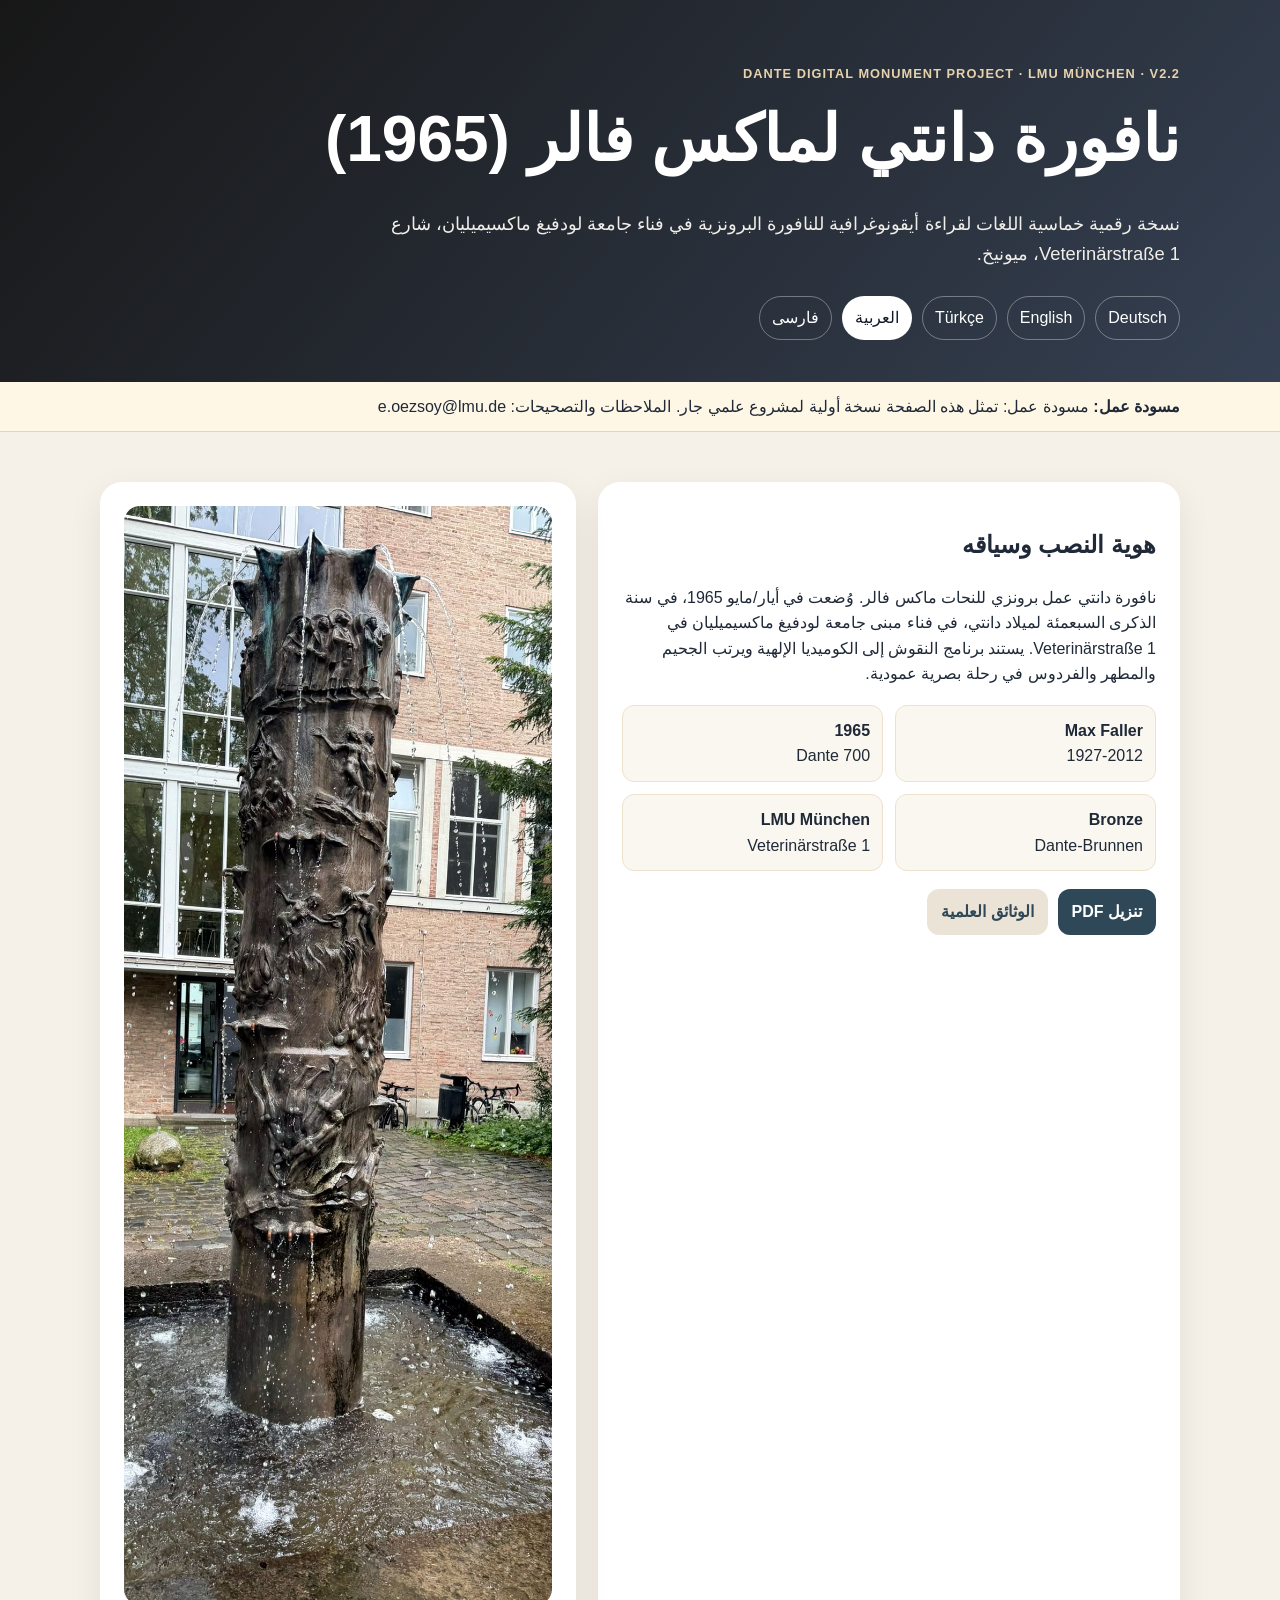
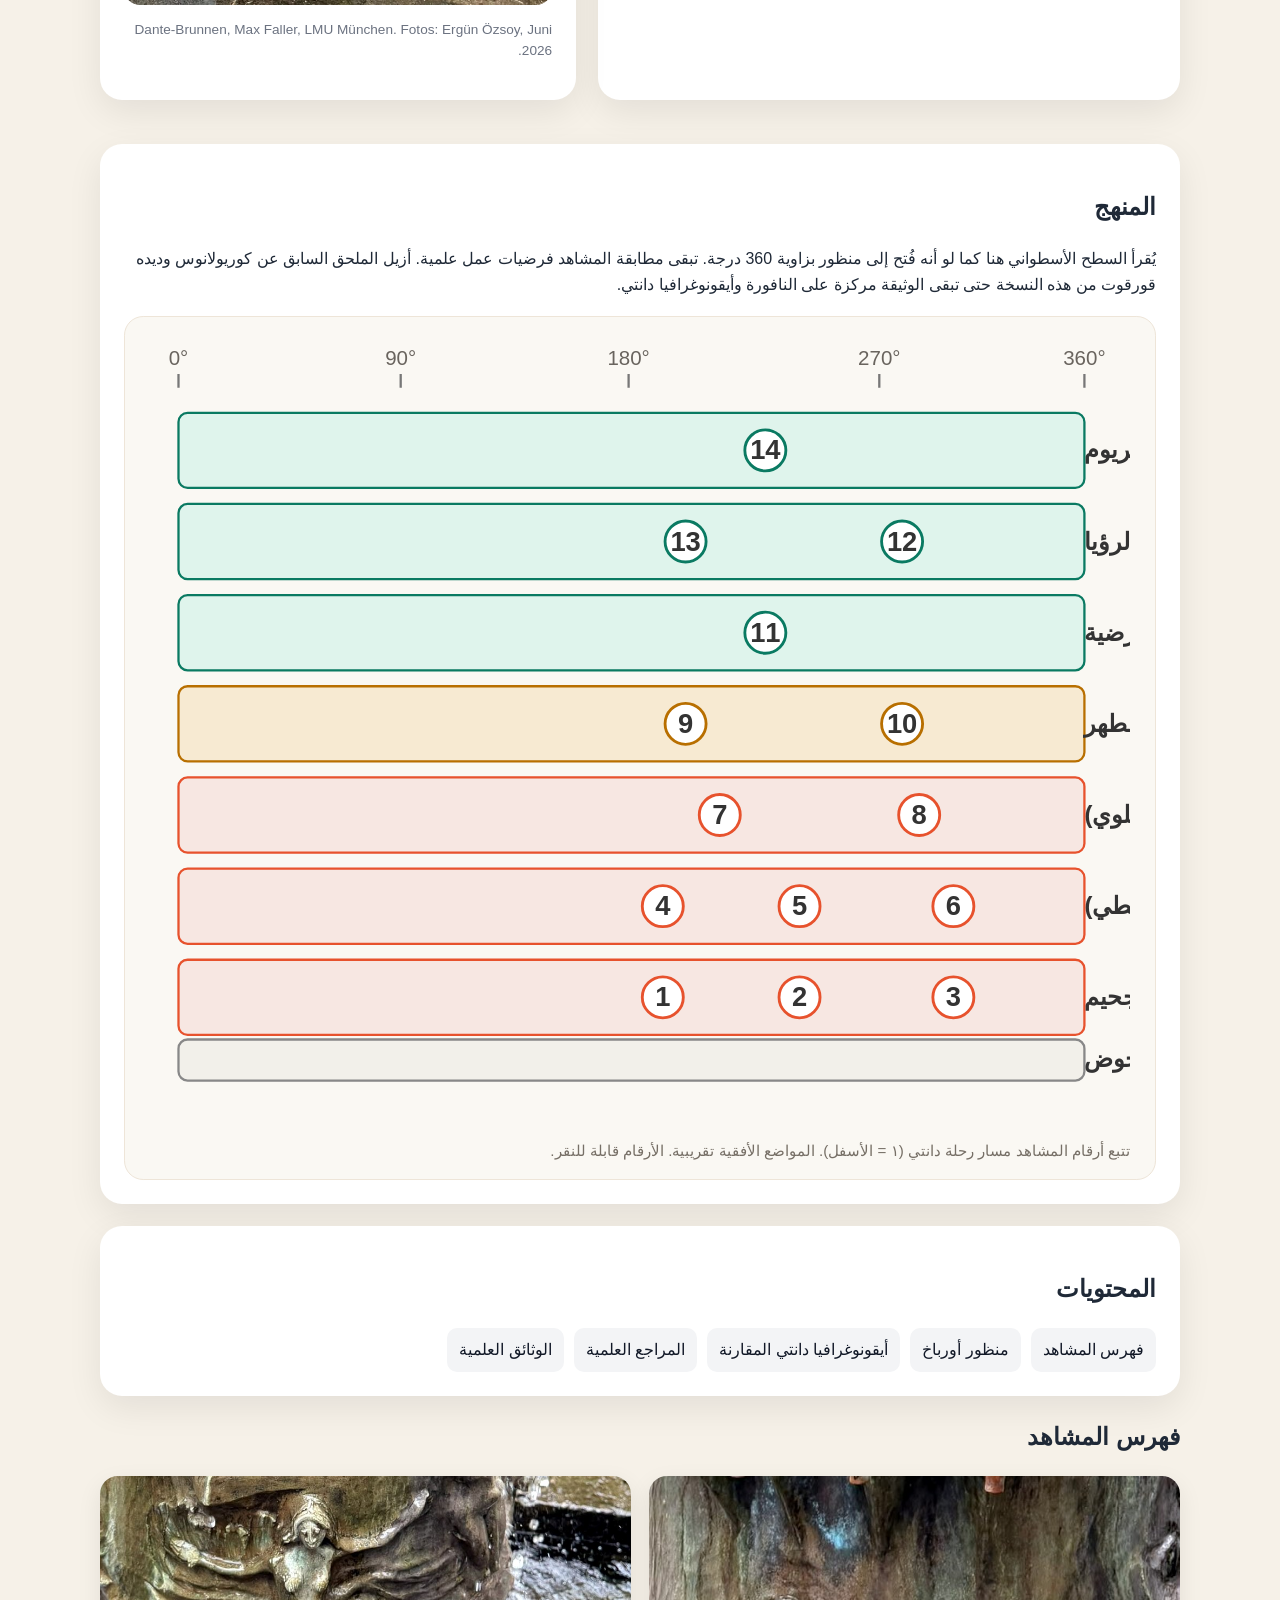
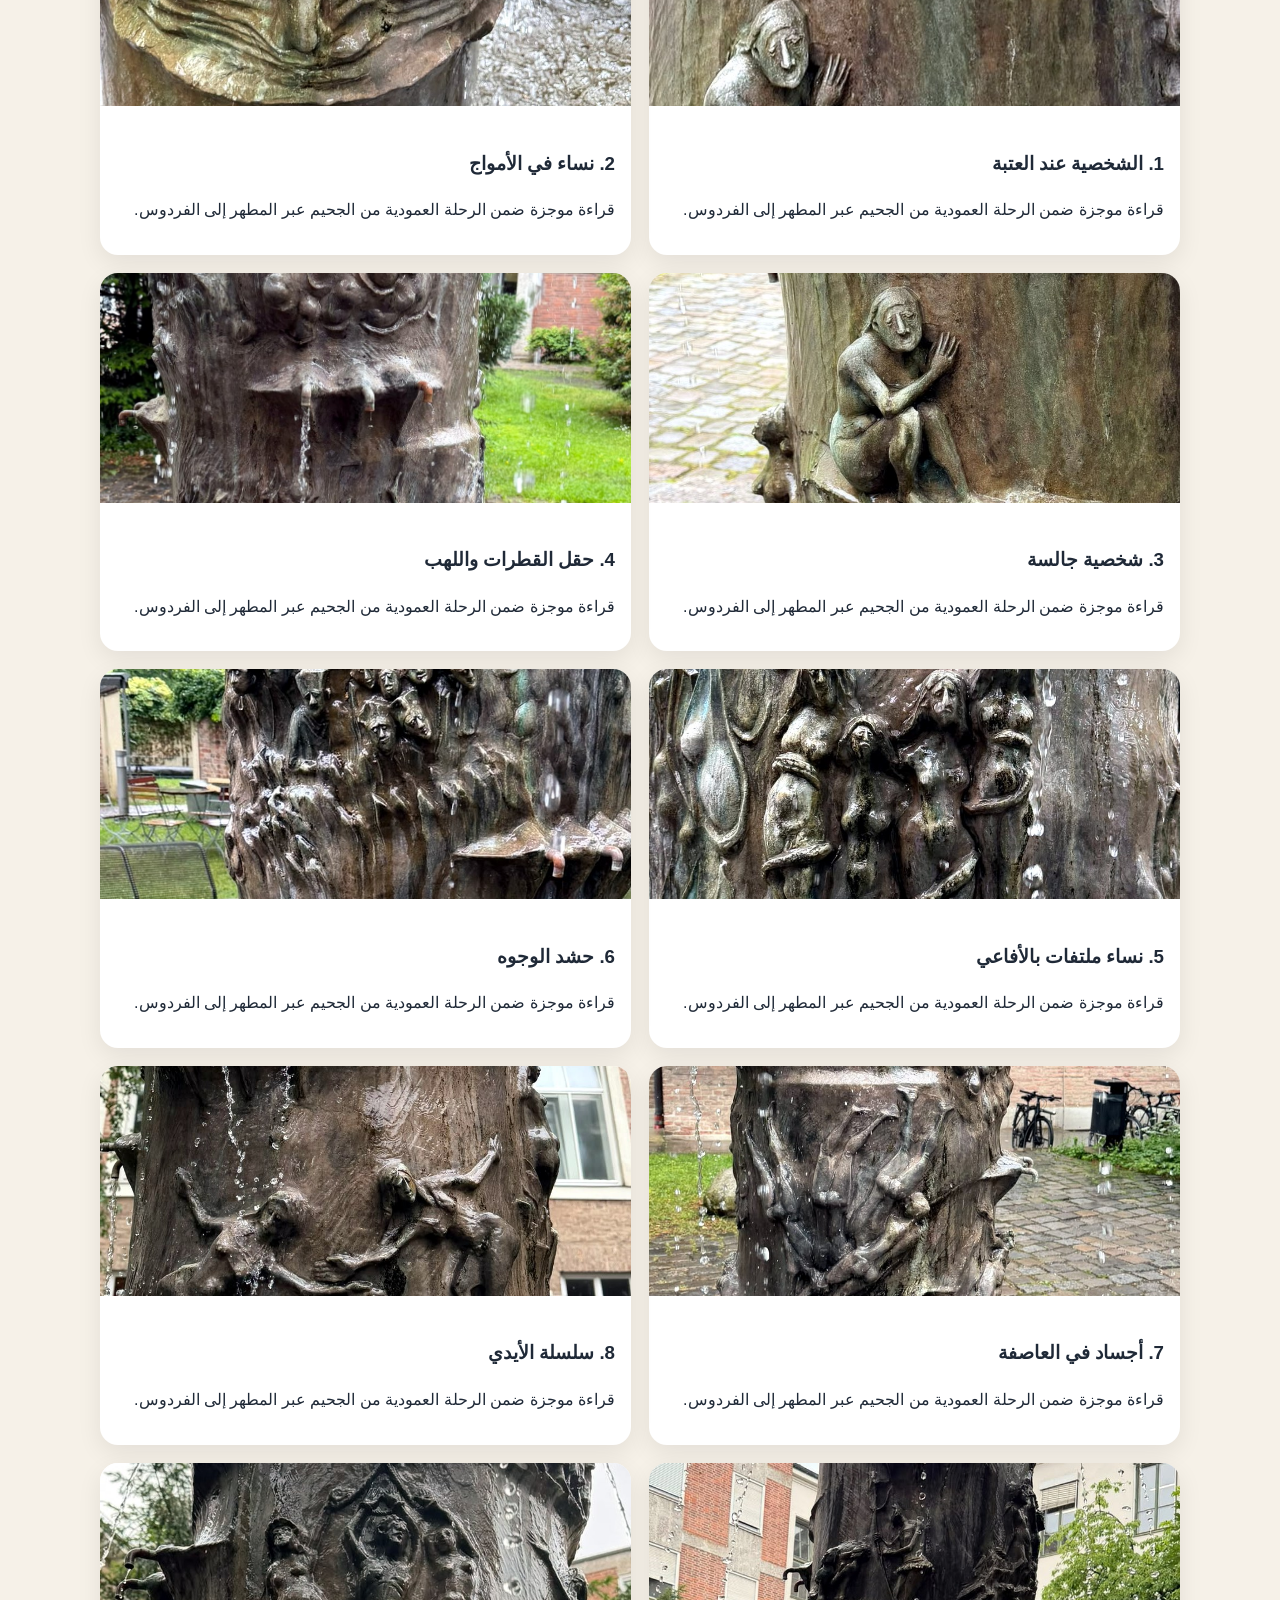
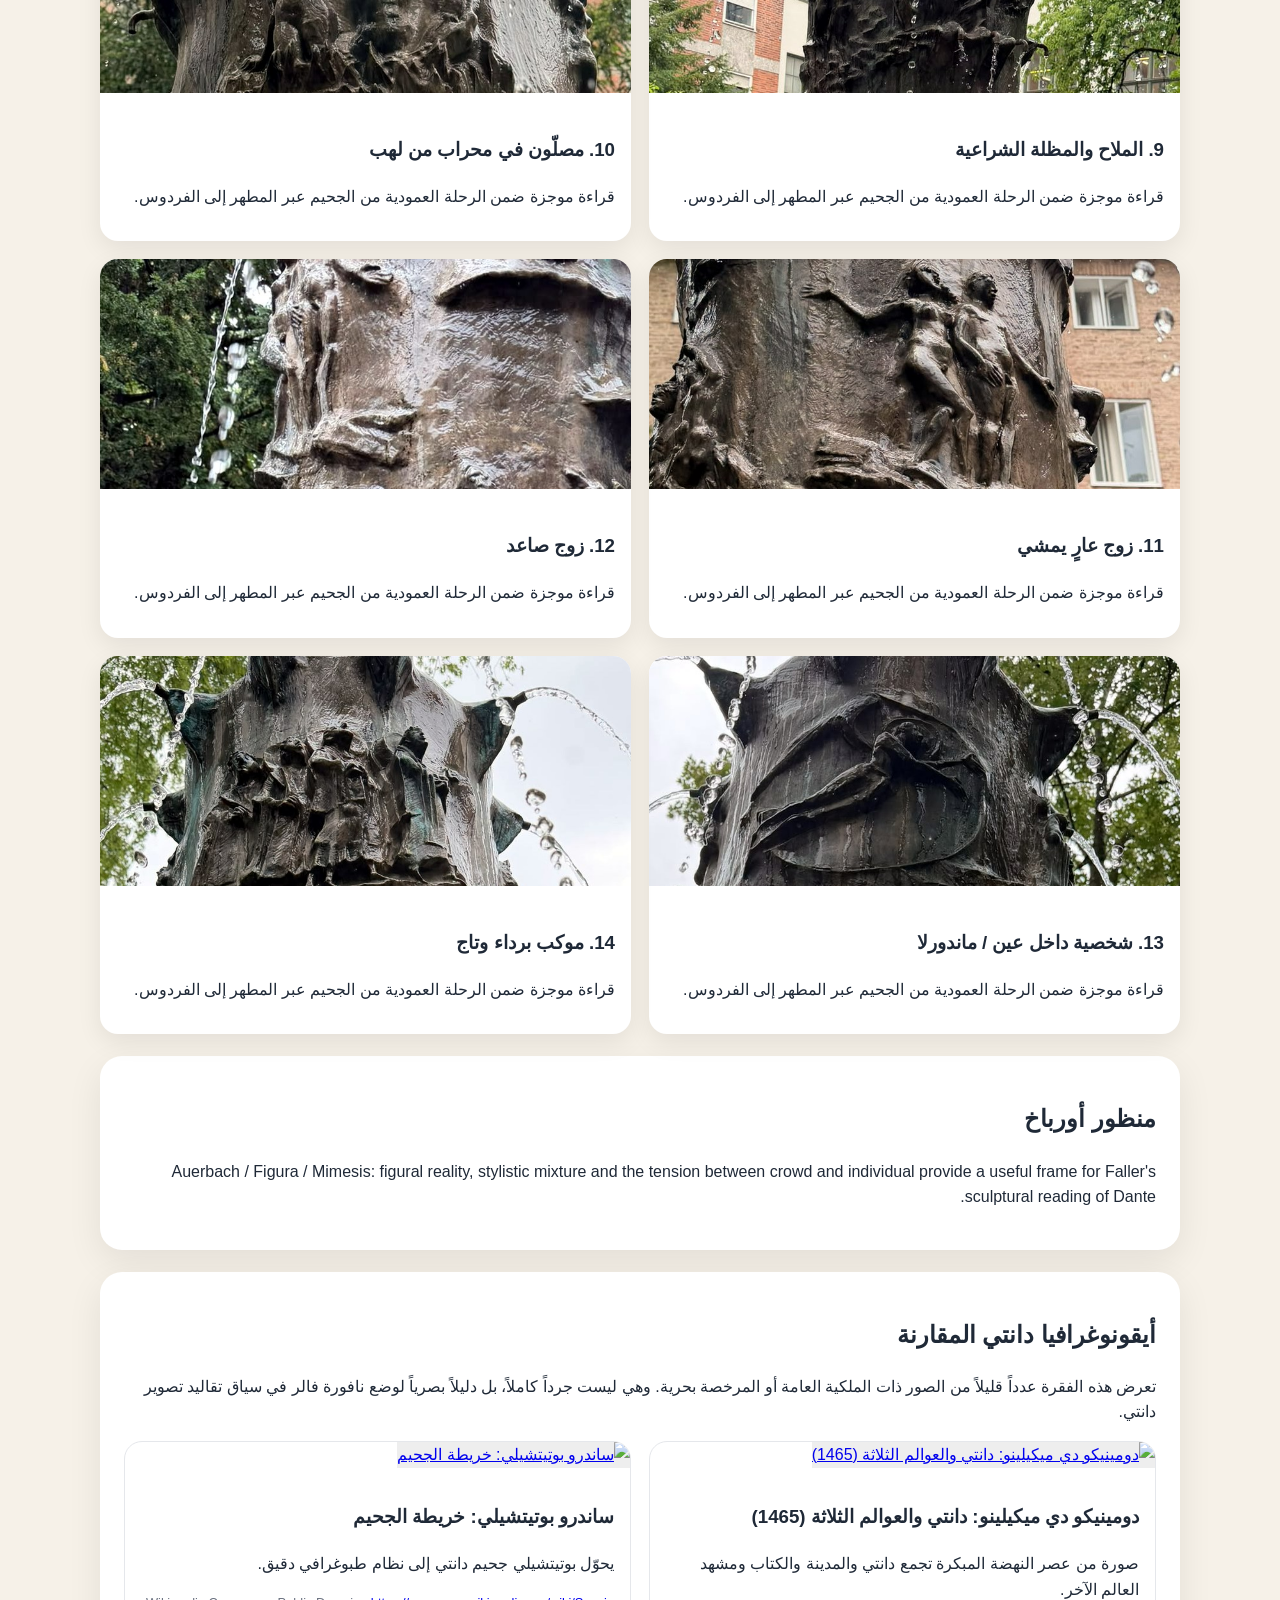
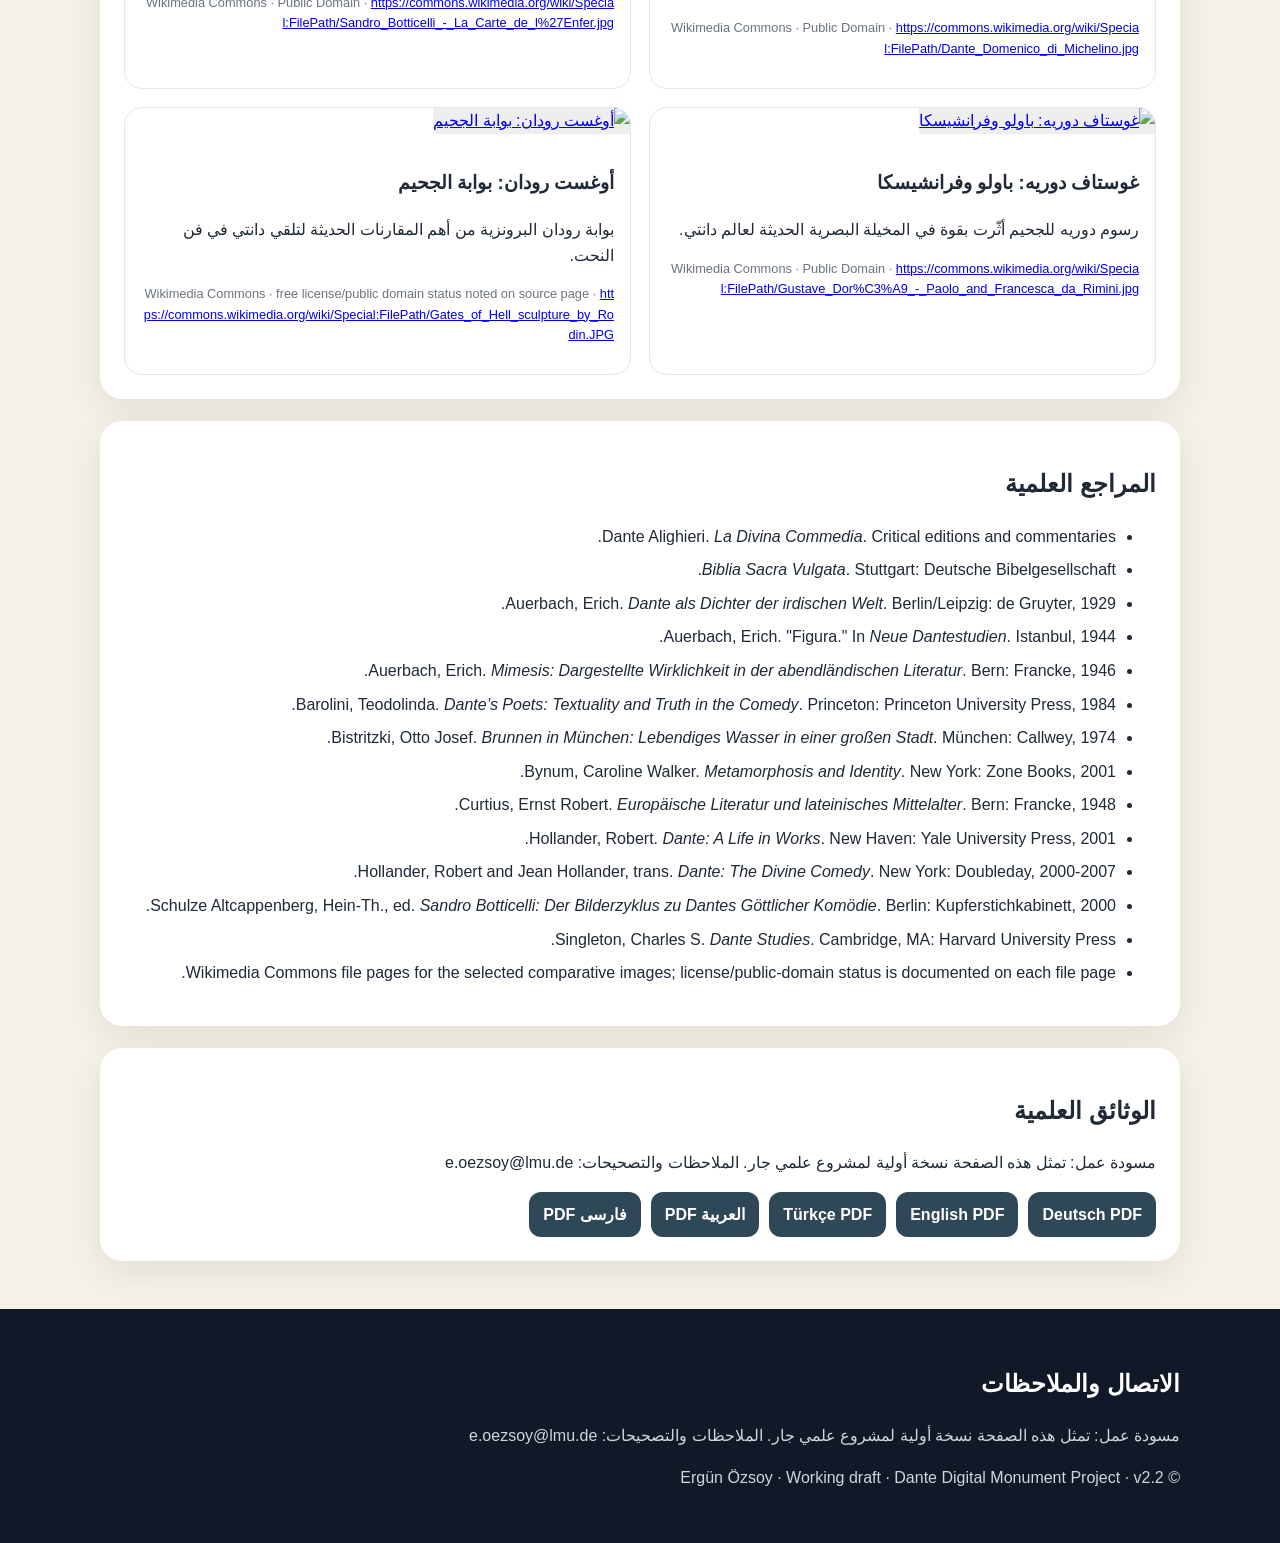
==== commit 8855b7d1: "Add files via upload" ====
--- a/ar.html
+++ b/ar.html
@@ -1,5 +1,5 @@
-<!doctype html><html lang="ar" dir="rtl"><head><meta charset="utf-8"><meta name="viewport" content="width=device-width,initial-scale=1"><title>نافورة دانتي لماكس فالر (1965)</title><link rel="stylesheet" href="assets/css/style.css"></head><body class="rtl">
-<header class="site-header"><div class="wrap"><div class="kicker">Dante Digital Monument Project · LMU München · v2.1</div><h1>نافورة دانتي لماكس فالر (1965)</h1><p class="subtitle">نسخة رقمية خماسية اللغات لقراءة أيقونوغرافية للنافورة البرونزية في فناء جامعة لودفيغ ماكسيميليان، شارع Veterinärstraße 1، ميونيخ.</p><nav class="langnav"><a class="" href="de.html" lang="de" dir="ltr">Deutsch</a><a class="" href="en.html" lang="en" dir="ltr">English</a><a class="" href="tr.html" lang="tr" dir="ltr">Türkçe</a><a class="active" href="ar.html" lang="ar" dir="rtl">العربية</a><a class="" href="fa.html" lang="fa" dir="rtl">فارسی</a></nav></div></header>
+<!doctype html><html lang="ar" dir="rtl"><head><meta charset="utf-8"><meta name="viewport" content="width=device-width,initial-scale=1"><title>نافورة دانتي لماكس فالر (1965)</title><link rel="stylesheet" href="assets/css/style.css?v=2.2"></head><body class="rtl">
+<header class="site-header"><div class="wrap"><div class="kicker">Dante Digital Monument Project · LMU München · v2.2</div><h1>نافورة دانتي لماكس فالر (1965)</h1><p class="subtitle">نسخة رقمية خماسية اللغات لقراءة أيقونوغرافية للنافورة البرونزية في فناء جامعة لودفيغ ماكسيميليان، شارع Veterinärstraße 1، ميونيخ.</p><nav class="langnav"><a class="" href="de.html" lang="de" dir="ltr">Deutsch</a><a class="" href="en.html" lang="en" dir="ltr">English</a><a class="" href="tr.html" lang="tr" dir="ltr">Türkçe</a><a class="active" href="ar.html" lang="ar" dir="rtl">العربية</a><a class="" href="fa.html" lang="fa" dir="rtl">فارسی</a></nav></div></header>
 <section class="notice"><div class="wrap"><strong>مسودة عمل:</strong> مسودة عمل: تمثل هذه الصفحة نسخة أولية لمشروع علمي جار. الملاحظات والتصحيحات: e.oezsoy@lmu.de</div></section>
 <main class="wrap"><section class="grid"><div class="card"><h2>هوية النصب وسياقه</h2><p>نافورة دانتي عمل برونزي للنحات ماكس فالر. وُضعت في أيار/مايو 1965، في سنة الذكرى السبعمئة لميلاد دانتي، في فناء مبنى جامعة لودفيغ ماكسيميليان في Veterinärstraße 1. يستند برنامج النقوش إلى الكوميديا الإلهية ويرتب الجحيم والمطهر والفردوس في رحلة بصرية عمودية.</p><div class="meta"><div><strong>Max Faller</strong><br>1927-2012</div><div><strong>1965</strong><br>Dante 700</div><div><strong>Bronze</strong><br>Dante-Brunnen</div><div><strong>LMU München</strong><br>Veterinärstraße 1</div></div><div class="buttons"><a class="btn" href="docs/dante-brunnen-ar.pdf">تنزيل PDF</a><a class="btn secondary" href="#pdfs">الوثائق العلمية</a></div></div><div class="card"><img class="hero-img" src="assets/img/OV1_sutun_genel.jpg" alt="Dante-Brunnen"><p class="caption">Dante-Brunnen, Max Faller, LMU München. Fotos: Ergün Özsoy, Juni 2026.</p></div></section>
 <section class="card" id="method"><h2>المنهج</h2><p>يُقرأ السطح الأسطواني هنا كما لو أنه فُتح إلى منظور بزاوية 360 درجة. تبقى مطابقة المشاهد فرضيات عمل علمية. أزيل الملحق السابق عن كوريولانوس وديده قورقوت من هذه النسخة حتى تبقى الوثيقة مركزة على النافورة وأيقونوغرافيا دانتي.</p><figure class="diagram-figure" lang="ar" dir="rtl"><svg class="monument-diagram" viewBox="0 0 860 700" role="img" aria-labelledby="diagram-title diagram-desc" xmlns="http://www.w3.org/2000/svg"><title id="diagram-title">تتبع أرقام المشاهد مسار رحلة دانتي (١ = الأسفل). المواضع الأفقية تقريبية. الأرقام قابلة للنقر.</title><desc id="diagram-desc">360-degree unfolded cylinder diagram with fourteen Dante Fountain scenes.</desc><text class="axis-label" x="25" y="28" text-anchor="middle">0°</text><line class="tick" x1="25" y1="36" x2="25" y2="48"/><text class="axis-label" x="220" y="28" text-anchor="middle">90°</text><line class="tick" x1="220" y1="36" x2="220" y2="48"/><text class="axis-label" x="420" y="28" text-anchor="middle">180°</text><line class="tick" x1="420" y1="36" x2="420" y2="48"/><text class="axis-label" x="640" y="28" text-anchor="middle">270°</text><line class="tick" x1="640" y1="36" x2="640" y2="48"/><text class="axis-label" x="820" y="28" text-anchor="middle">360°</text><line class="tick" x1="820" y1="36" x2="820" y2="48"/><rect class="band band-green" x="25" y="70" width="795" height="66" rx="8"/><text class="band-label" x="820" y="110" text-anchor="end" direction="rtl" unicode-bidi="isolate">التاج: الإمبيريوم</text><a href="#scene-14" class="scene-link"><title>المشهد 14</title><circle class="scene-dot scene-green" cx="540" cy="103" r="18"/><text class="scene-number" x="540" y="111" text-anchor="middle">14</text></a><rect class="band band-green" x="25" y="150" width="795" height="66" rx="8"/><text class="band-label" x="820" y="190" text-anchor="end" direction="rtl" unicode-bidi="isolate">مجال الرؤيا</text><a href="#scene-13" class="scene-link"><title>المشهد 13</title><circle class="scene-dot scene-green" cx="470" cy="183" r="18"/><text class="scene-number" x="470" y="191" text-anchor="middle">13</text></a><a href="#scene-12" class="scene-link"><title>المشهد 12</title><circle class="scene-dot scene-green" cx="660" cy="183" r="18"/><text class="scene-number" x="660" y="191" text-anchor="middle">12</text></a><rect class="band band-green" x="25" y="230" width="795" height="66" rx="8"/><text class="band-label" x="820" y="270" text-anchor="end" direction="rtl" unicode-bidi="isolate">الجنة الأرضية</text><a href="#scene-11" class="scene-link"><title>المشهد 11</title><circle class="scene-dot scene-green" cx="540" cy="263" r="18"/><text class="scene-number" x="540" y="271" text-anchor="middle">11</text></a><rect class="band band-gold" x="25" y="310" width="795" height="66" rx="8"/><text class="band-label" x="820" y="350" text-anchor="end" direction="rtl" unicode-bidi="isolate">المطهر</text><a href="#scene-9" class="scene-link"><title>المشهد 9</title><circle class="scene-dot scene-gold" cx="470" cy="343" r="18"/><text class="scene-number" x="470" y="351" text-anchor="middle">9</text></a><a href="#scene-10" class="scene-link"><title>المشهد 10</title><circle class="scene-dot scene-gold" cx="660" cy="343" r="18"/><text class="scene-number" x="660" y="351" text-anchor="middle">10</text></a><rect class="band band-red" x="25" y="390" width="795" height="66" rx="8"/><text class="band-label" x="820" y="430" text-anchor="end" direction="rtl" unicode-bidi="isolate">الجحيم (العلوي)</text><a href="#scene-7" class="scene-link"><title>المشهد 7</title><circle class="scene-dot scene-red" cx="500" cy="423" r="18"/><text class="scene-number" x="500" y="431" text-anchor="middle">7</text></a><a href="#scene-8" class="scene-link"><title>المشهد 8</title><circle class="scene-dot scene-red" cx="675" cy="423" r="18"/><text class="scene-number" x="675" y="431" text-anchor="middle">8</text></a><rect class="band band-red" x="25" y="470" width="795" height="66" rx="8"/><text class="band-label" x="820" y="510" text-anchor="end" direction="rtl" unicode-bidi="isolate">الجحيم (الوسطي)</text><a href="#scene-4" class="scene-link"><title>المشهد 4</title><circle class="scene-dot scene-red" cx="450" cy="503" r="18"/><text class="scene-number" x="450" y="511" text-anchor="middle">4</text></a><a href="#scene-5" class="scene-link"><title>المشهد 5</title><circle class="scene-dot scene-red" cx="570" cy="503" r="18"/><text class="scene-number" x="570" y="511" text-anchor="middle">5</text></a><a href="#scene-6" class="scene-link"><title>المشهد 6</title><circle class="scene-dot scene-red" cx="705" cy="503" r="18"/><text class="scene-number" x="705" y="511" text-anchor="middle">6</text></a><rect class="band band-red" x="25" y="550" width="795" height="66" rx="8"/><text class="band-label" x="820" y="590" text-anchor="end" direction="rtl" unicode-bidi="isolate">عتبة الجحيم</text><a href="#scene-1" class="scene-link"><title>المشهد 1</title><circle class="scene-dot scene-red" cx="450" cy="583" r="18"/><text class="scene-number" x="450" y="591" text-anchor="middle">1</text></a><a href="#scene-2" class="scene-link"><title>المشهد 2</title><circle class="scene-dot scene-red" cx="570" cy="583" r="18"/><text class="scene-number" x="570" y="591" text-anchor="middle">2</text></a><a href="#scene-3" class="scene-link"><title>المشهد 3</title><circle class="scene-dot scene-red" cx="705" cy="583" r="18"/><text class="scene-number" x="705" y="591" text-anchor="middle">3</text></a><rect class="band band-base" x="25" y="620" width="795" height="36" rx="8"/><text class="band-label" x="820" y="644" text-anchor="end" direction="rtl" unicode-bidi="isolate">القاعدة والحوض</text></svg><figcaption>تتبع أرقام المشاهد مسار رحلة دانتي (١ = الأسفل). المواضع الأفقية تقريبية. الأرقام قابلة للنقر.</figcaption></figure></section>
@@ -24,4 +24,4 @@
 <li>Wikimedia Commons file pages for the selected comparative images; license/public-domain status is documented on each file page.</li>
 </ul></section>
 <section class="card" id="pdfs"><h2>الوثائق العلمية</h2><p>مسودة عمل: تمثل هذه الصفحة نسخة أولية لمشروع علمي جار. الملاحظات والتصحيحات: e.oezsoy@lmu.de</p><div class="pdf-list"><a href="docs/dante-brunnen-de.pdf">Deutsch PDF</a><a href="docs/dante-brunnen-en.pdf">English PDF</a><a href="docs/dante-brunnen-tr.pdf">Türkçe PDF</a><a href="docs/dante-brunnen-ar.pdf">العربية PDF</a><a href="docs/dante-brunnen-fa.pdf">فارسی PDF</a></div></section>
-</main><footer class="footer"><div class="wrap"><h2>الاتصال والملاحظات</h2><p>مسودة عمل: تمثل هذه الصفحة نسخة أولية لمشروع علمي جار. الملاحظات والتصحيحات: e.oezsoy@lmu.de</p><p>© Ergün Özsoy · Working draft · Dante Digital Monument Project · v2.1</p></div></footer></body></html>+</main><footer class="footer"><div class="wrap"><h2>الاتصال والملاحظات</h2><p>مسودة عمل: تمثل هذه الصفحة نسخة أولية لمشروع علمي جار. الملاحظات والتصحيحات: e.oezsoy@lmu.de</p><p>© Ergün Özsoy · Working draft · Dante Digital Monument Project · v2.2</p></div></footer></body></html>
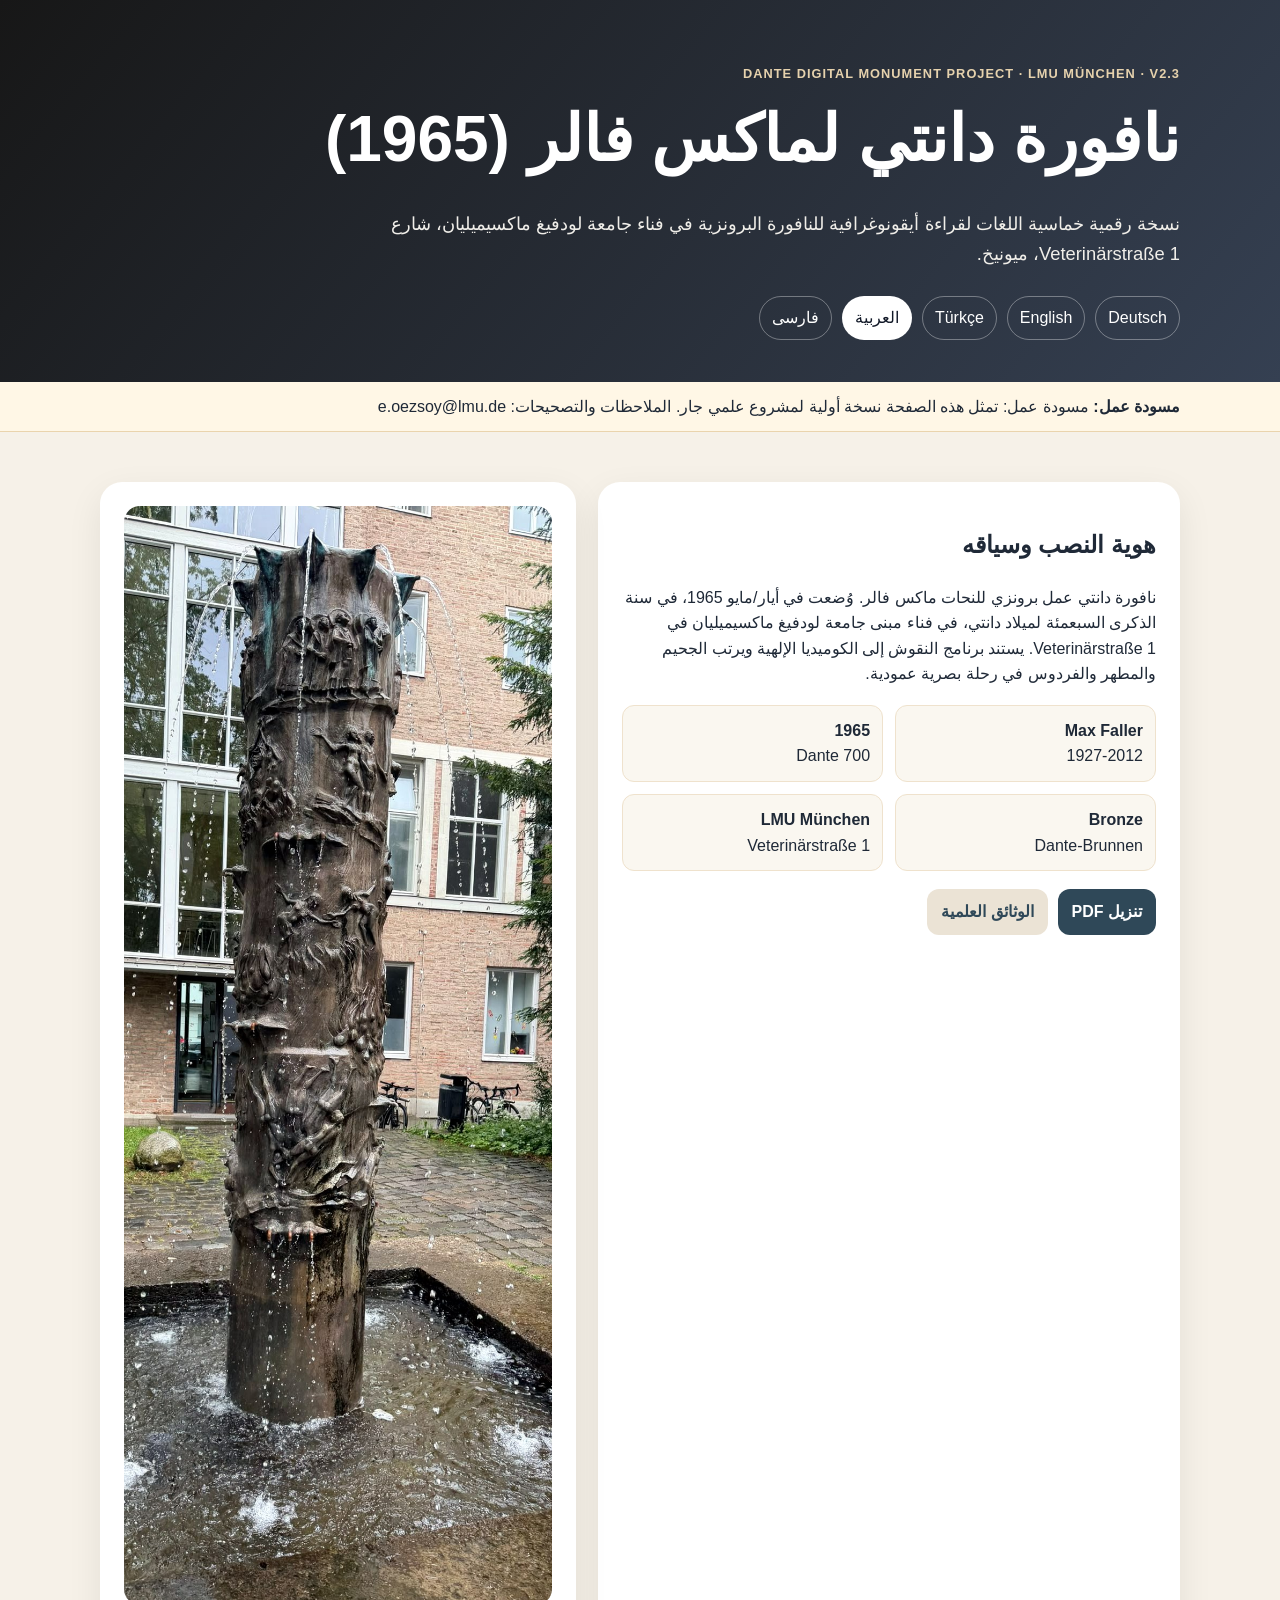
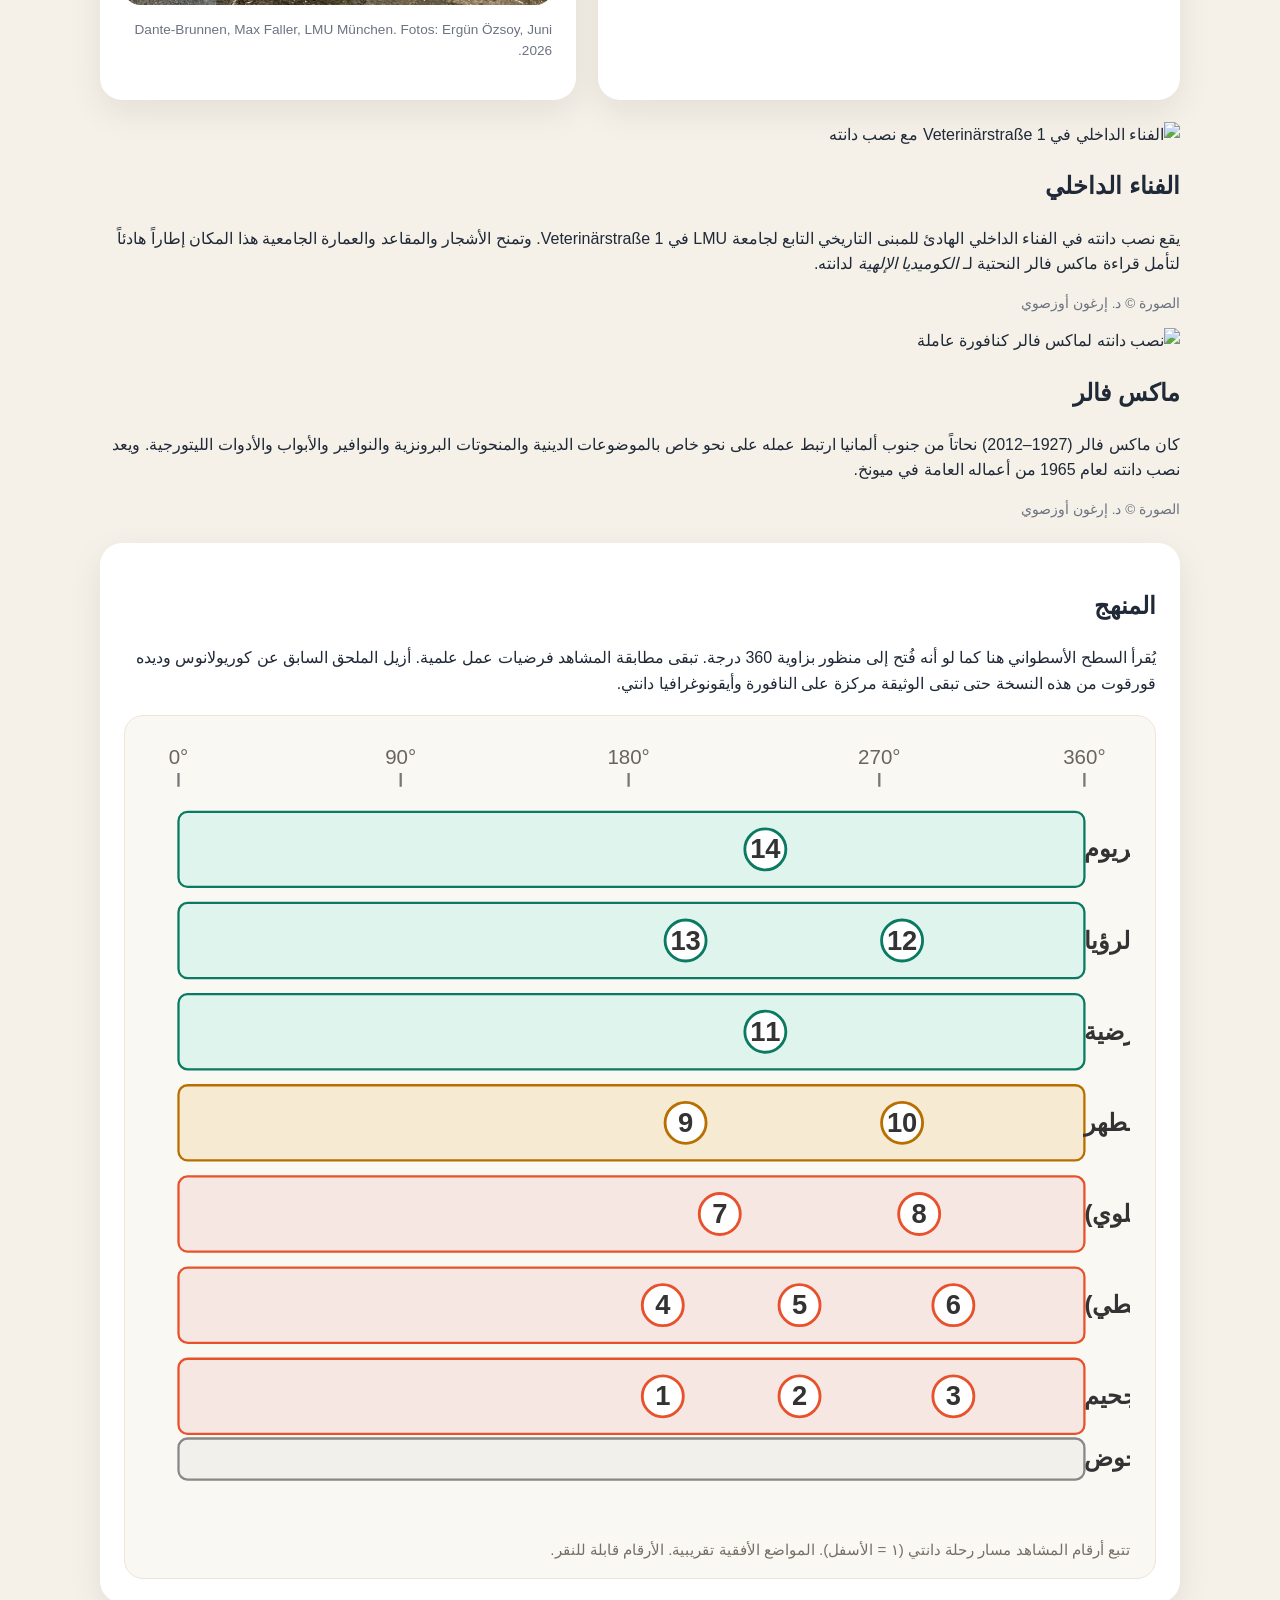
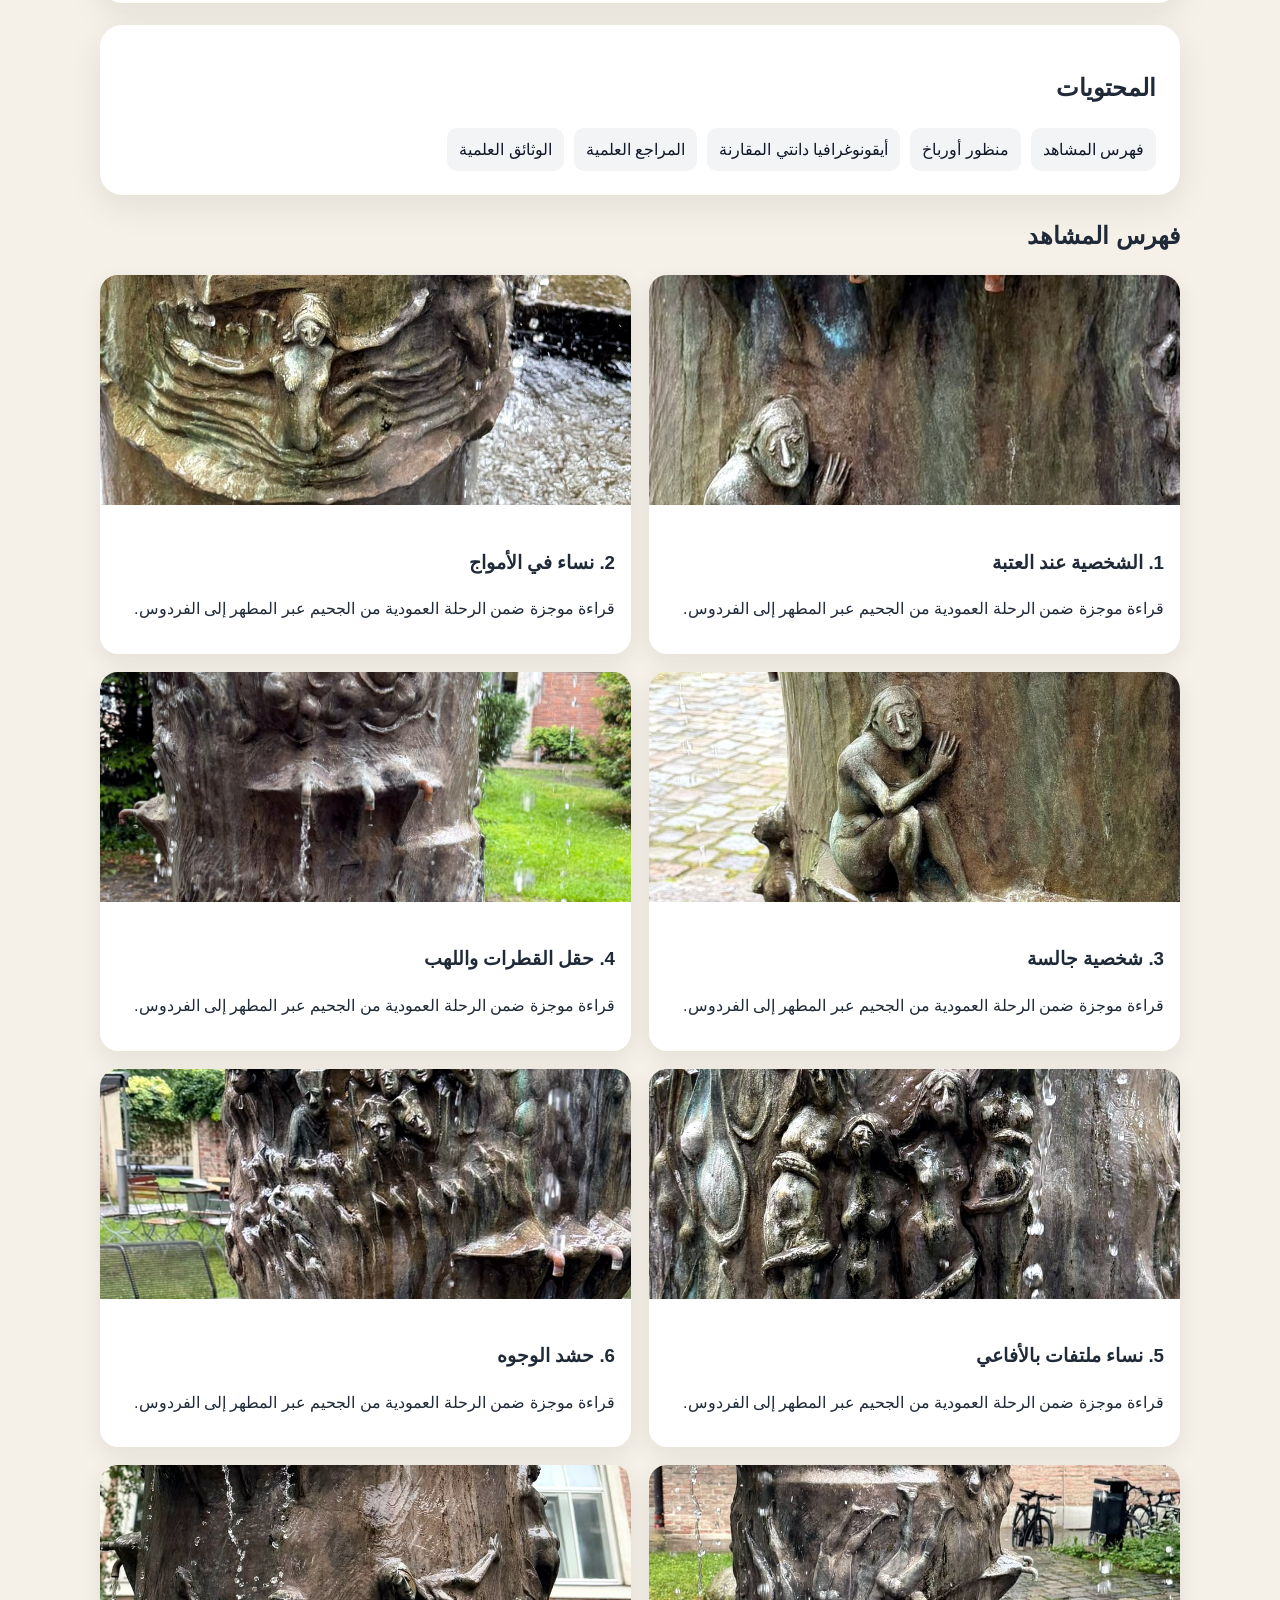
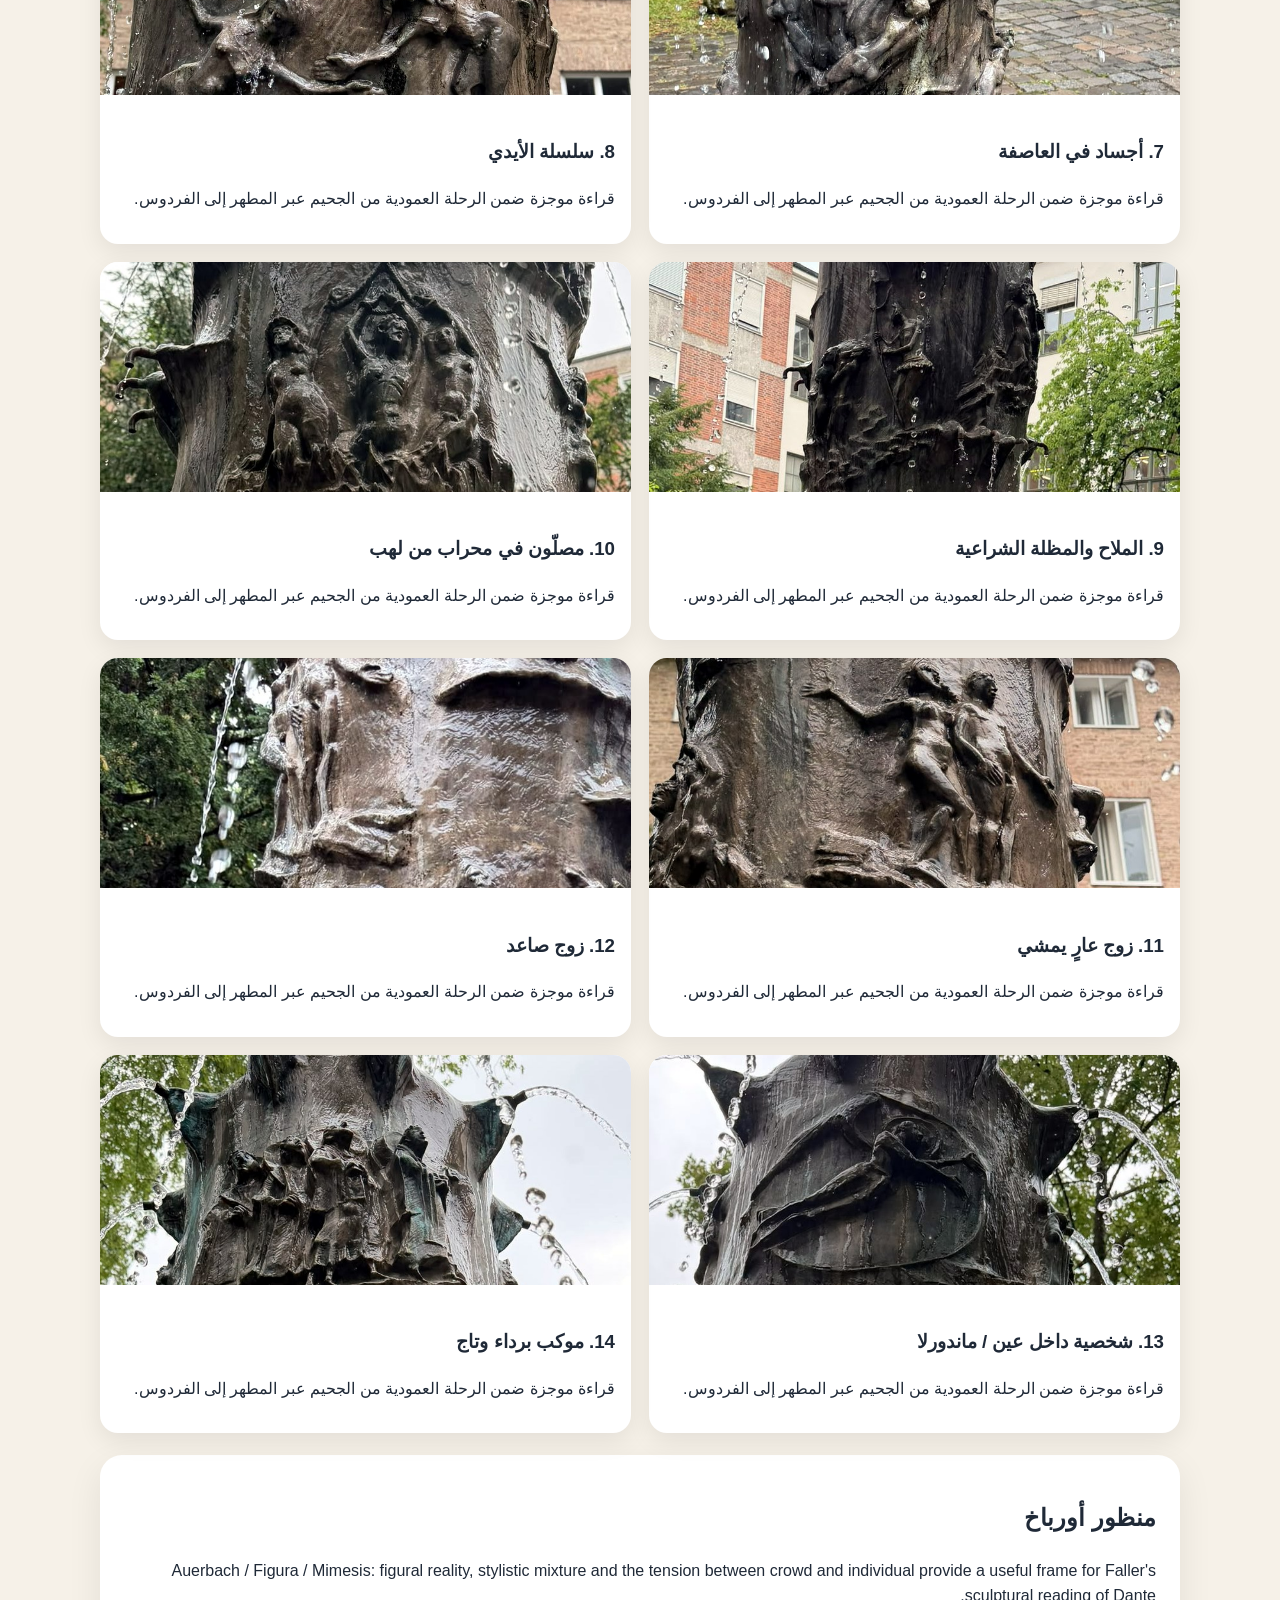
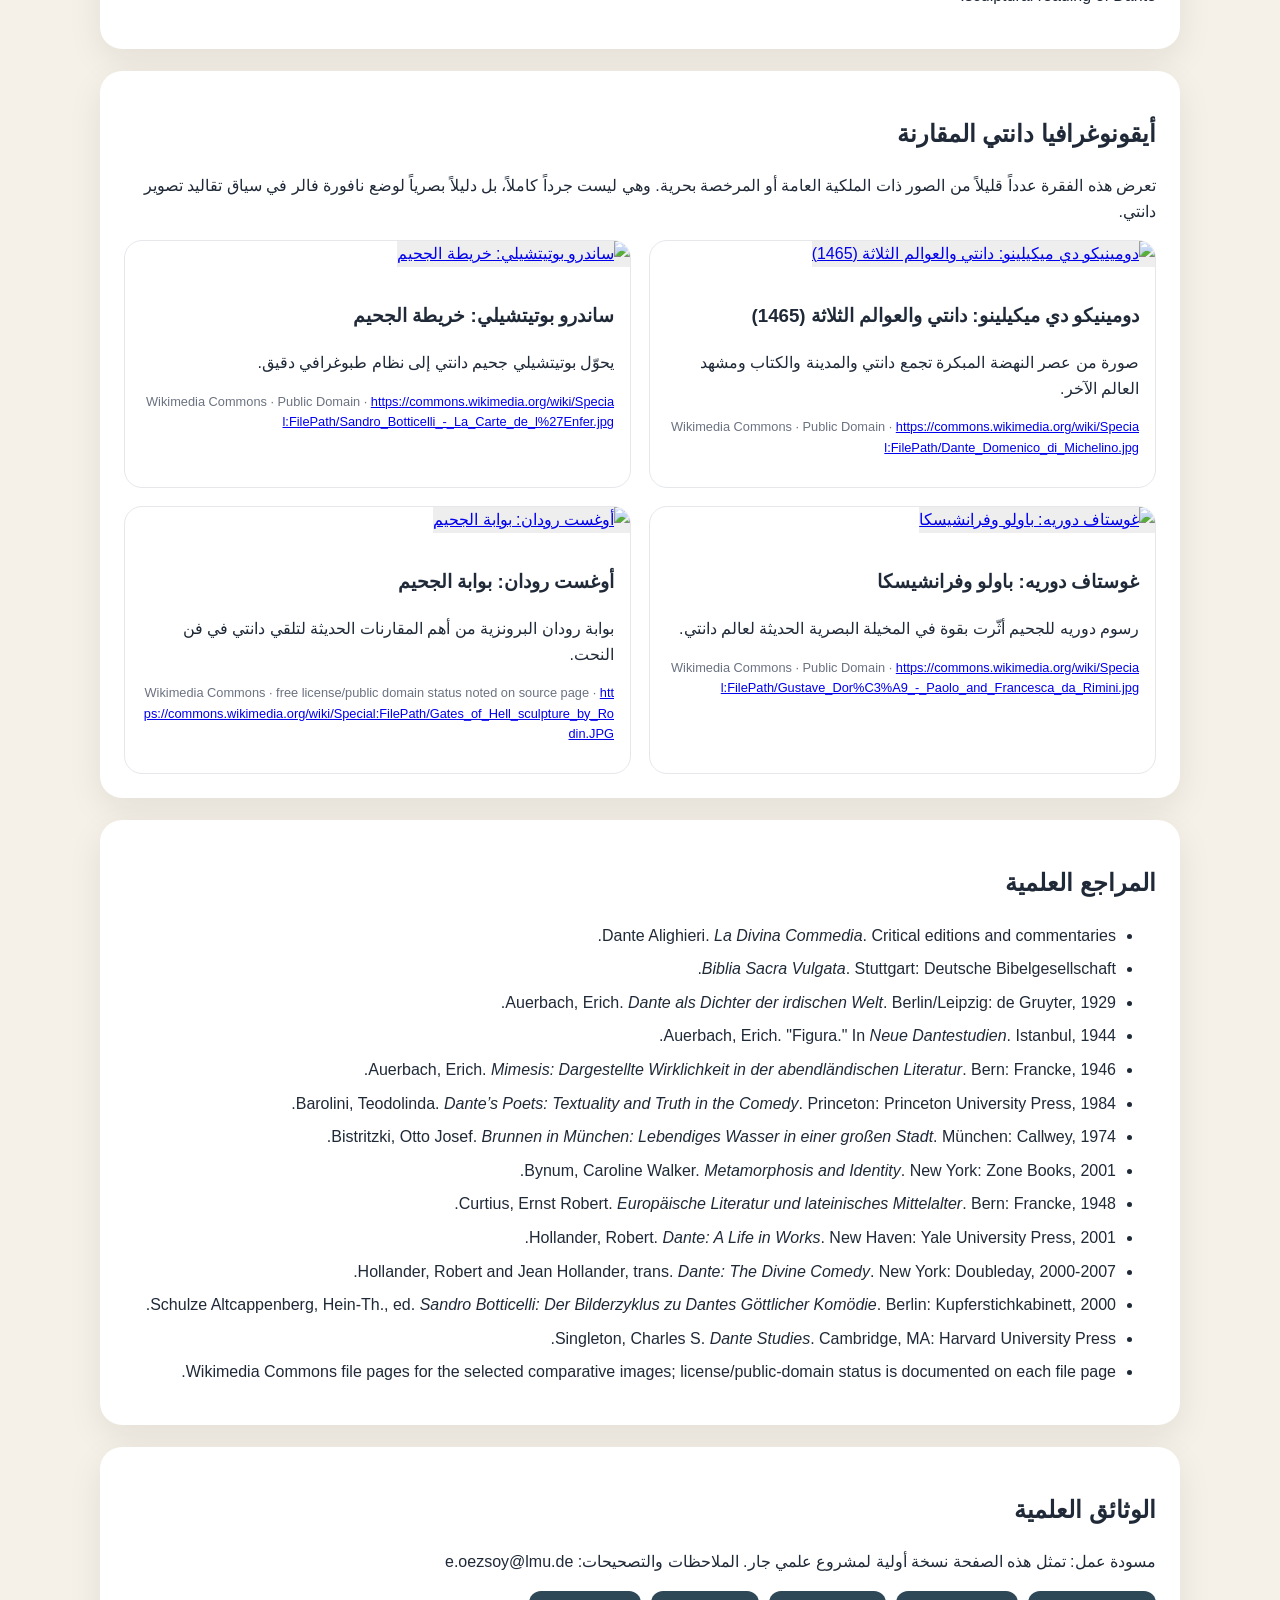
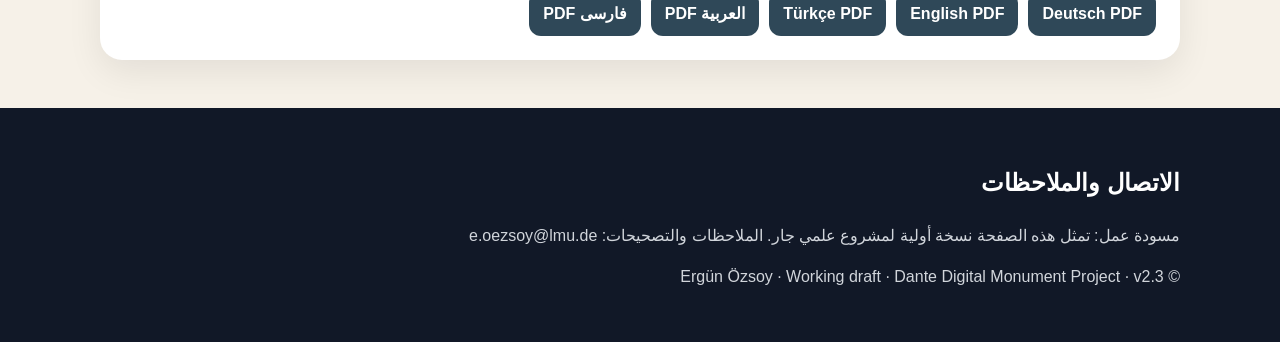
==== commit 0a3fe257: "Add files via upload" ====
--- a/ar.html
+++ b/ar.html
@@ -1,7 +1,26 @@
-<!doctype html><html lang="ar" dir="rtl"><head><meta charset="utf-8"><meta name="viewport" content="width=device-width,initial-scale=1"><title>نافورة دانتي لماكس فالر (1965)</title><link rel="stylesheet" href="assets/css/style.css?v=2.2"></head><body class="rtl">
-<header class="site-header"><div class="wrap"><div class="kicker">Dante Digital Monument Project · LMU München · v2.2</div><h1>نافورة دانتي لماكس فالر (1965)</h1><p class="subtitle">نسخة رقمية خماسية اللغات لقراءة أيقونوغرافية للنافورة البرونزية في فناء جامعة لودفيغ ماكسيميليان، شارع Veterinärstraße 1، ميونيخ.</p><nav class="langnav"><a class="" href="de.html" lang="de" dir="ltr">Deutsch</a><a class="" href="en.html" lang="en" dir="ltr">English</a><a class="" href="tr.html" lang="tr" dir="ltr">Türkçe</a><a class="active" href="ar.html" lang="ar" dir="rtl">العربية</a><a class="" href="fa.html" lang="fa" dir="rtl">فارسی</a></nav></div></header>
+<!doctype html><html lang="ar" dir="rtl"><head><meta charset="utf-8"><meta name="viewport" content="width=device-width,initial-scale=1"><title>نافورة دانتي لماكس فالر (1965)</title><link rel="stylesheet" href="assets/css/style.css?v=2.3"></head><body class="rtl">
+<header class="site-header"><div class="wrap"><div class="kicker">Dante Digital Monument Project · LMU München · v2.3</div><h1>نافورة دانتي لماكس فالر (1965)</h1><p class="subtitle">نسخة رقمية خماسية اللغات لقراءة أيقونوغرافية للنافورة البرونزية في فناء جامعة لودفيغ ماكسيميليان، شارع Veterinärstraße 1، ميونيخ.</p><nav class="langnav"><a class="" href="de.html" lang="de" dir="ltr">Deutsch</a><a class="" href="en.html" lang="en" dir="ltr">English</a><a class="" href="tr.html" lang="tr" dir="ltr">Türkçe</a><a class="active" href="ar.html" lang="ar" dir="rtl">العربية</a><a class="" href="fa.html" lang="fa" dir="rtl">فارسی</a></nav></div></header>
 <section class="notice"><div class="wrap"><strong>مسودة عمل:</strong> مسودة عمل: تمثل هذه الصفحة نسخة أولية لمشروع علمي جار. الملاحظات والتصحيحات: e.oezsoy@lmu.de</div></section>
 <main class="wrap"><section class="grid"><div class="card"><h2>هوية النصب وسياقه</h2><p>نافورة دانتي عمل برونزي للنحات ماكس فالر. وُضعت في أيار/مايو 1965، في سنة الذكرى السبعمئة لميلاد دانتي، في فناء مبنى جامعة لودفيغ ماكسيميليان في Veterinärstraße 1. يستند برنامج النقوش إلى الكوميديا الإلهية ويرتب الجحيم والمطهر والفردوس في رحلة بصرية عمودية.</p><div class="meta"><div><strong>Max Faller</strong><br>1927-2012</div><div><strong>1965</strong><br>Dante 700</div><div><strong>Bronze</strong><br>Dante-Brunnen</div><div><strong>LMU München</strong><br>Veterinärstraße 1</div></div><div class="buttons"><a class="btn" href="docs/dante-brunnen-ar.pdf">تنزيل PDF</a><a class="btn secondary" href="#pdfs">الوثائق العلمية</a></div></div><div class="card"><img class="hero-img" src="assets/img/OV1_sutun_genel.jpg" alt="Dante-Brunnen"><p class="caption">Dante-Brunnen, Max Faller, LMU München. Fotos: Ergün Özsoy, Juni 2026.</p></div></section>
+<section class="context-pair">
+  <article class="context-card">
+    <img src="assets/img/courtyard-overview.jpg" alt="الفناء الداخلي في Veterinärstraße 1 مع نصب دانته">
+    <div class="context-text">
+      <h2>الفناء الداخلي</h2>
+      <p>يقع نصب دانته في الفناء الداخلي الهادئ للمبنى التاريخي التابع لجامعة LMU في Veterinärstraße 1. وتمنح الأشجار والمقاعد والعمارة الجامعية هذا المكان إطاراً هادئاً لتأمل قراءة ماكس فالر النحتية لـ <em>الكوميديا الإلهية</em> لدانته.</p>
+      <p class="caption">الصورة © د. إرغون أوزصوي</p>
+    </div>
+  </article>
+  <article class="context-card">
+    <img src="assets/img/courtyard-fountain-close.jpg" alt="نصب دانته لماكس فالر كنافورة عاملة">
+    <div class="context-text">
+      <h2>ماكس فالر</h2>
+      <p>كان ماكس فالر (1927–2012) نحاتاً من جنوب ألمانيا ارتبط عمله على نحو خاص بالموضوعات الدينية والمنحوتات البرونزية والنوافير والأبواب والأدوات الليتورجية. ويعد نصب دانته لعام 1965 من أعماله العامة في ميونخ.</p>
+      <p class="caption">الصورة © د. إرغون أوزصوي</p>
+    </div>
+  </article>
+</section>
+
 <section class="card" id="method"><h2>المنهج</h2><p>يُقرأ السطح الأسطواني هنا كما لو أنه فُتح إلى منظور بزاوية 360 درجة. تبقى مطابقة المشاهد فرضيات عمل علمية. أزيل الملحق السابق عن كوريولانوس وديده قورقوت من هذه النسخة حتى تبقى الوثيقة مركزة على النافورة وأيقونوغرافيا دانتي.</p><figure class="diagram-figure" lang="ar" dir="rtl"><svg class="monument-diagram" viewBox="0 0 860 700" role="img" aria-labelledby="diagram-title diagram-desc" xmlns="http://www.w3.org/2000/svg"><title id="diagram-title">تتبع أرقام المشاهد مسار رحلة دانتي (١ = الأسفل). المواضع الأفقية تقريبية. الأرقام قابلة للنقر.</title><desc id="diagram-desc">360-degree unfolded cylinder diagram with fourteen Dante Fountain scenes.</desc><text class="axis-label" x="25" y="28" text-anchor="middle">0°</text><line class="tick" x1="25" y1="36" x2="25" y2="48"/><text class="axis-label" x="220" y="28" text-anchor="middle">90°</text><line class="tick" x1="220" y1="36" x2="220" y2="48"/><text class="axis-label" x="420" y="28" text-anchor="middle">180°</text><line class="tick" x1="420" y1="36" x2="420" y2="48"/><text class="axis-label" x="640" y="28" text-anchor="middle">270°</text><line class="tick" x1="640" y1="36" x2="640" y2="48"/><text class="axis-label" x="820" y="28" text-anchor="middle">360°</text><line class="tick" x1="820" y1="36" x2="820" y2="48"/><rect class="band band-green" x="25" y="70" width="795" height="66" rx="8"/><text class="band-label" x="820" y="110" text-anchor="end" direction="rtl" unicode-bidi="isolate">التاج: الإمبيريوم</text><a href="#scene-14" class="scene-link"><title>المشهد 14</title><circle class="scene-dot scene-green" cx="540" cy="103" r="18"/><text class="scene-number" x="540" y="111" text-anchor="middle">14</text></a><rect class="band band-green" x="25" y="150" width="795" height="66" rx="8"/><text class="band-label" x="820" y="190" text-anchor="end" direction="rtl" unicode-bidi="isolate">مجال الرؤيا</text><a href="#scene-13" class="scene-link"><title>المشهد 13</title><circle class="scene-dot scene-green" cx="470" cy="183" r="18"/><text class="scene-number" x="470" y="191" text-anchor="middle">13</text></a><a href="#scene-12" class="scene-link"><title>المشهد 12</title><circle class="scene-dot scene-green" cx="660" cy="183" r="18"/><text class="scene-number" x="660" y="191" text-anchor="middle">12</text></a><rect class="band band-green" x="25" y="230" width="795" height="66" rx="8"/><text class="band-label" x="820" y="270" text-anchor="end" direction="rtl" unicode-bidi="isolate">الجنة الأرضية</text><a href="#scene-11" class="scene-link"><title>المشهد 11</title><circle class="scene-dot scene-green" cx="540" cy="263" r="18"/><text class="scene-number" x="540" y="271" text-anchor="middle">11</text></a><rect class="band band-gold" x="25" y="310" width="795" height="66" rx="8"/><text class="band-label" x="820" y="350" text-anchor="end" direction="rtl" unicode-bidi="isolate">المطهر</text><a href="#scene-9" class="scene-link"><title>المشهد 9</title><circle class="scene-dot scene-gold" cx="470" cy="343" r="18"/><text class="scene-number" x="470" y="351" text-anchor="middle">9</text></a><a href="#scene-10" class="scene-link"><title>المشهد 10</title><circle class="scene-dot scene-gold" cx="660" cy="343" r="18"/><text class="scene-number" x="660" y="351" text-anchor="middle">10</text></a><rect class="band band-red" x="25" y="390" width="795" height="66" rx="8"/><text class="band-label" x="820" y="430" text-anchor="end" direction="rtl" unicode-bidi="isolate">الجحيم (العلوي)</text><a href="#scene-7" class="scene-link"><title>المشهد 7</title><circle class="scene-dot scene-red" cx="500" cy="423" r="18"/><text class="scene-number" x="500" y="431" text-anchor="middle">7</text></a><a href="#scene-8" class="scene-link"><title>المشهد 8</title><circle class="scene-dot scene-red" cx="675" cy="423" r="18"/><text class="scene-number" x="675" y="431" text-anchor="middle">8</text></a><rect class="band band-red" x="25" y="470" width="795" height="66" rx="8"/><text class="band-label" x="820" y="510" text-anchor="end" direction="rtl" unicode-bidi="isolate">الجحيم (الوسطي)</text><a href="#scene-4" class="scene-link"><title>المشهد 4</title><circle class="scene-dot scene-red" cx="450" cy="503" r="18"/><text class="scene-number" x="450" y="511" text-anchor="middle">4</text></a><a href="#scene-5" class="scene-link"><title>المشهد 5</title><circle class="scene-dot scene-red" cx="570" cy="503" r="18"/><text class="scene-number" x="570" y="511" text-anchor="middle">5</text></a><a href="#scene-6" class="scene-link"><title>المشهد 6</title><circle class="scene-dot scene-red" cx="705" cy="503" r="18"/><text class="scene-number" x="705" y="511" text-anchor="middle">6</text></a><rect class="band band-red" x="25" y="550" width="795" height="66" rx="8"/><text class="band-label" x="820" y="590" text-anchor="end" direction="rtl" unicode-bidi="isolate">عتبة الجحيم</text><a href="#scene-1" class="scene-link"><title>المشهد 1</title><circle class="scene-dot scene-red" cx="450" cy="583" r="18"/><text class="scene-number" x="450" y="591" text-anchor="middle">1</text></a><a href="#scene-2" class="scene-link"><title>المشهد 2</title><circle class="scene-dot scene-red" cx="570" cy="583" r="18"/><text class="scene-number" x="570" y="591" text-anchor="middle">2</text></a><a href="#scene-3" class="scene-link"><title>المشهد 3</title><circle class="scene-dot scene-red" cx="705" cy="583" r="18"/><text class="scene-number" x="705" y="591" text-anchor="middle">3</text></a><rect class="band band-base" x="25" y="620" width="795" height="36" rx="8"/><text class="band-label" x="820" y="644" text-anchor="end" direction="rtl" unicode-bidi="isolate">القاعدة والحوض</text></svg><figcaption>تتبع أرقام المشاهد مسار رحلة دانتي (١ = الأسفل). المواضع الأفقية تقريبية. الأرقام قابلة للنقر.</figcaption></figure></section>
 <section class="card" id="toc"><h2>المحتويات</h2><div class="toc"><a href="#scenes">فهرس المشاهد</a><a href="#auerbach">منظور أورباخ</a><a href="#compare">أيقونوغرافيا دانتي المقارنة</a><a href="#bib">المراجع العلمية</a><a href="#pdfs">الوثائق العلمية</a></div></section>
 <section id="scenes"><h2>فهرس المشاهد</h2><div class="scenes"><article class="scene" id="scene-1"><img src="assets/img/S01_esik_figuru.jpg" alt="الشخصية عند العتبة"><div class="inner"><h3>1. الشخصية عند العتبة</h3><p>قراءة موجزة ضمن الرحلة العمودية من الجحيم عبر المطهر إلى الفردوس.</p></div></article><article class="scene" id="scene-2"><img src="assets/img/S02_dalga_kadinlari.jpg" alt="نساء في الأمواج"><div class="inner"><h3>2. نساء في الأمواج</h3><p>قراءة موجزة ضمن الرحلة العمودية من الجحيم عبر المطهر إلى الفردوس.</p></div></article><article class="scene" id="scene-3"><img src="assets/img/S03_oturan_figur.jpg" alt="شخصية جالسة"><div class="inner"><h3>3. شخصية جالسة</h3><p>قراءة موجزة ضمن الرحلة العمودية من الجحيم عبر المطهر إلى الفردوس.</p></div></article><article class="scene" id="scene-4"><img src="assets/img/S04_damla_alev.jpg" alt="حقل القطرات واللهب"><div class="inner"><h3>4. حقل القطرات واللهب</h3><p>قراءة موجزة ضمن الرحلة العمودية من الجحيم عبر المطهر إلى الفردوس.</p></div></article><article class="scene" id="scene-5"><img src="assets/img/S05_yilanli_kadinlar.jpg" alt="نساء ملتفات بالأفاعي"><div class="inner"><h3>5. نساء ملتفات بالأفاعي</h3><p>قراءة موجزة ضمن الرحلة العمودية من الجحيم عبر المطهر إلى الفردوس.</p></div></article><article class="scene" id="scene-6"><img src="assets/img/S06_yuz_kalabaligi.jpg" alt="حشد الوجوه"><div class="inner"><h3>6. حشد الوجوه</h3><p>قراءة موجزة ضمن الرحلة العمودية من الجحيم عبر المطهر إلى الفردوس.</p></div></article><article class="scene" id="scene-7"><img src="assets/img/S07_savrulan_bedenler.jpg" alt="أجساد في العاصفة"><div class="inner"><h3>7. أجساد في العاصفة</h3><p>قراءة موجزة ضمن الرحلة العمودية من الجحيم عبر المطهر إلى الفردوس.</p></div></article><article class="scene" id="scene-8"><img src="assets/img/S08_el_ele_zincir.jpg" alt="سلسلة الأيدي"><div class="inner"><h3>8. سلسلة الأيدي</h3><p>قراءة موجزة ضمن الرحلة العمودية من الجحيم عبر المطهر إلى الفردوس.</p></div></article><article class="scene" id="scene-9"><img src="assets/img/S09_kayikci_semsiye.jpg" alt="الملاح والمظلة الشراعية"><div class="inner"><h3>9. الملاح والمظلة الشراعية</h3><p>قراءة موجزة ضمن الرحلة العمودية من الجحيم عبر المطهر إلى الفردوس.</p></div></article><article class="scene" id="scene-10"><img src="assets/img/S10_alev_nisinde_dua.jpg" alt="مصلّون في محراب من لهب"><div class="inner"><h3>10. مصلّون في محراب من لهب</h3><p>قراءة موجزة ضمن الرحلة العمودية من الجحيم عبر المطهر إلى الفردوس.</p></div></article><article class="scene" id="scene-11"><img src="assets/img/S11_ciplak_cift.jpg" alt="زوج عارٍ يمشي"><div class="inner"><h3>11. زوج عارٍ يمشي</h3><p>قراءة موجزة ضمن الرحلة العمودية من الجحيم عبر المطهر إلى الفردوس.</p></div></article><article class="scene" id="scene-12"><img src="assets/img/S12_yukselen_cift.jpg" alt="زوج صاعد"><div class="inner"><h3>12. زوج صاعد</h3><p>قراءة موجزة ضمن الرحلة العمودية من الجحيم عبر المطهر إلى الفردوس.</p></div></article><article class="scene" id="scene-13"><img src="assets/img/S13_goz_mandorla.jpg" alt="شخصية داخل عين / ماندورلا"><div class="inner"><h3>13. شخصية داخل عين / ماندورلا</h3><p>قراءة موجزة ضمن الرحلة العمودية من الجحيم عبر المطهر إلى الفردوس.</p></div></article><article class="scene" id="scene-14"><img src="assets/img/S14_alay_ve_tac.jpg" alt="موكب برداء وتاج"><div class="inner"><h3>14. موكب برداء وتاج</h3><p>قراءة موجزة ضمن الرحلة العمودية من الجحيم عبر المطهر إلى الفردوس.</p></div></article></div></section>
@@ -24,4 +43,4 @@
 <li>Wikimedia Commons file pages for the selected comparative images; license/public-domain status is documented on each file page.</li>
 </ul></section>
 <section class="card" id="pdfs"><h2>الوثائق العلمية</h2><p>مسودة عمل: تمثل هذه الصفحة نسخة أولية لمشروع علمي جار. الملاحظات والتصحيحات: e.oezsoy@lmu.de</p><div class="pdf-list"><a href="docs/dante-brunnen-de.pdf">Deutsch PDF</a><a href="docs/dante-brunnen-en.pdf">English PDF</a><a href="docs/dante-brunnen-tr.pdf">Türkçe PDF</a><a href="docs/dante-brunnen-ar.pdf">العربية PDF</a><a href="docs/dante-brunnen-fa.pdf">فارسی PDF</a></div></section>
-</main><footer class="footer"><div class="wrap"><h2>الاتصال والملاحظات</h2><p>مسودة عمل: تمثل هذه الصفحة نسخة أولية لمشروع علمي جار. الملاحظات والتصحيحات: e.oezsoy@lmu.de</p><p>© Ergün Özsoy · Working draft · Dante Digital Monument Project · v2.2</p></div></footer></body></html>+</main><footer class="footer"><div class="wrap"><h2>الاتصال والملاحظات</h2><p>مسودة عمل: تمثل هذه الصفحة نسخة أولية لمشروع علمي جار. الملاحظات والتصحيحات: e.oezsoy@lmu.de</p><p>© Ergün Özsoy · Working draft · Dante Digital Monument Project · v2.3</p></div></footer></body></html>
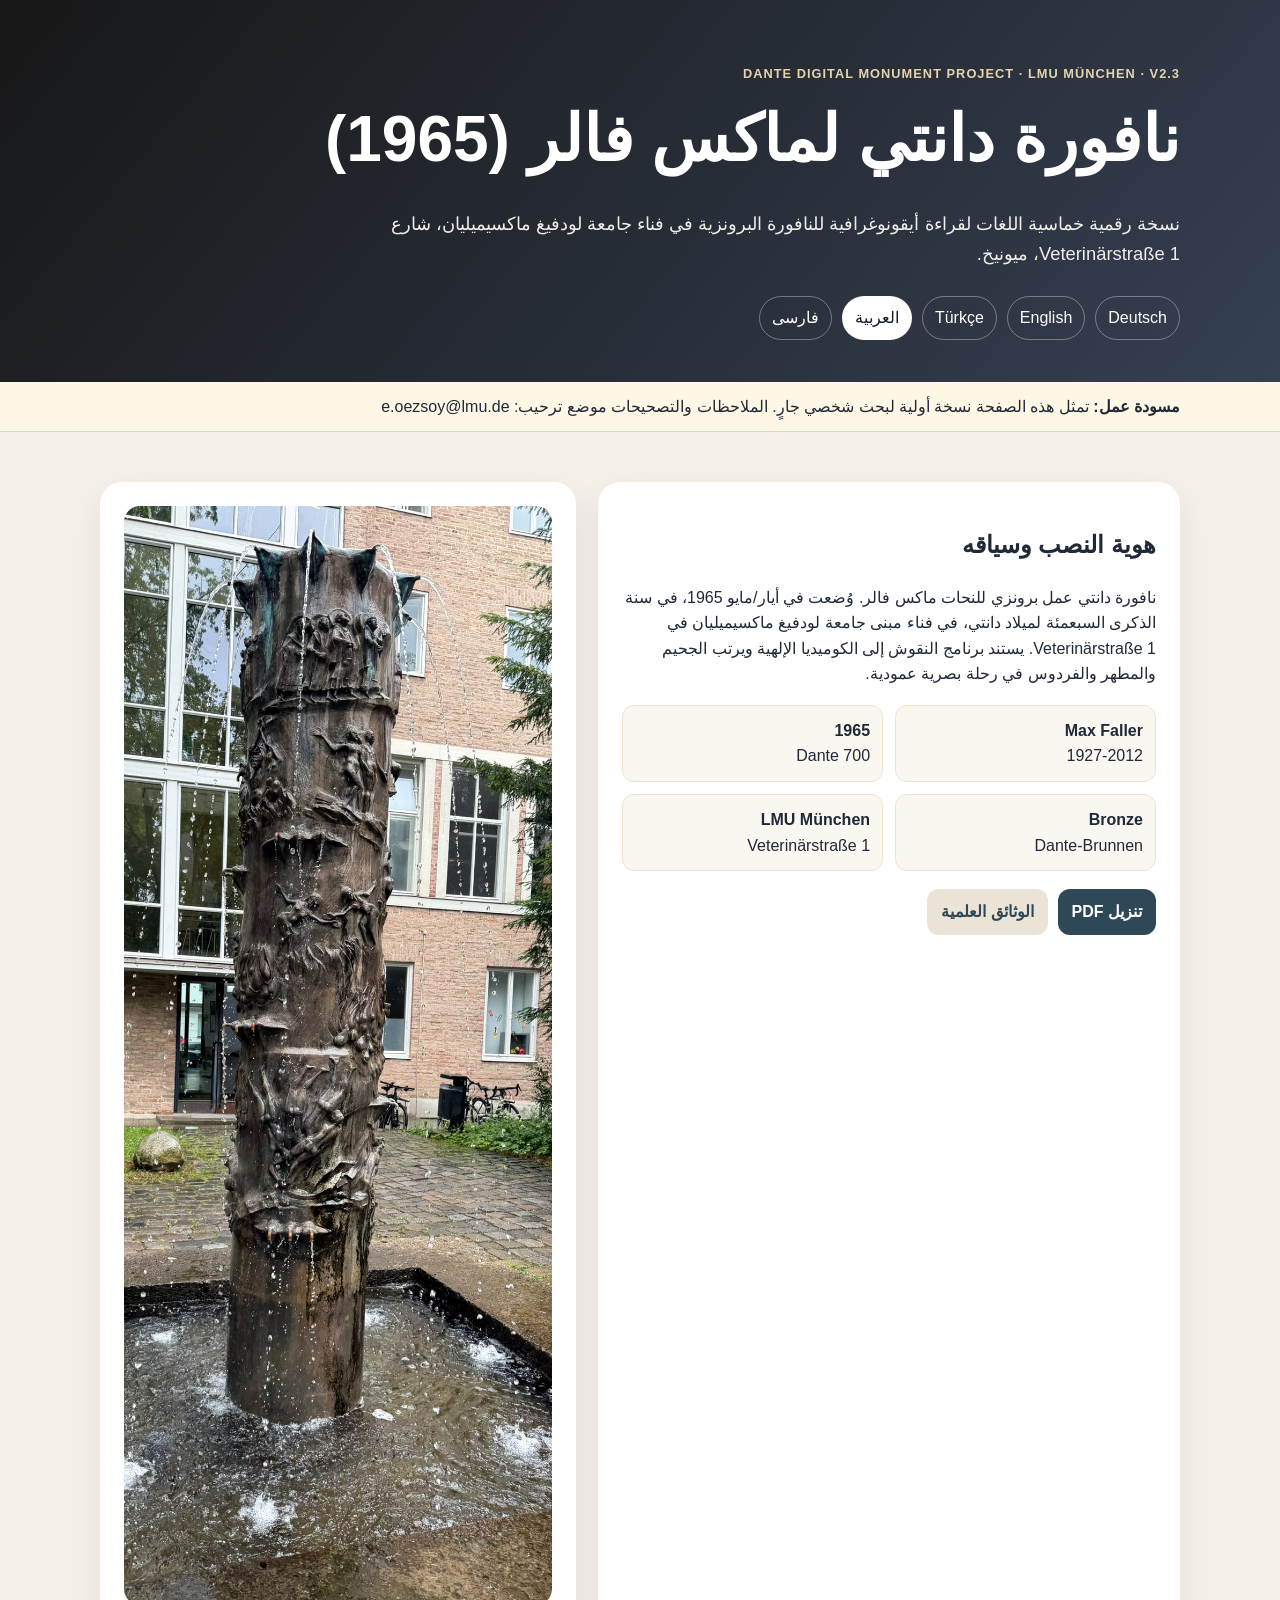
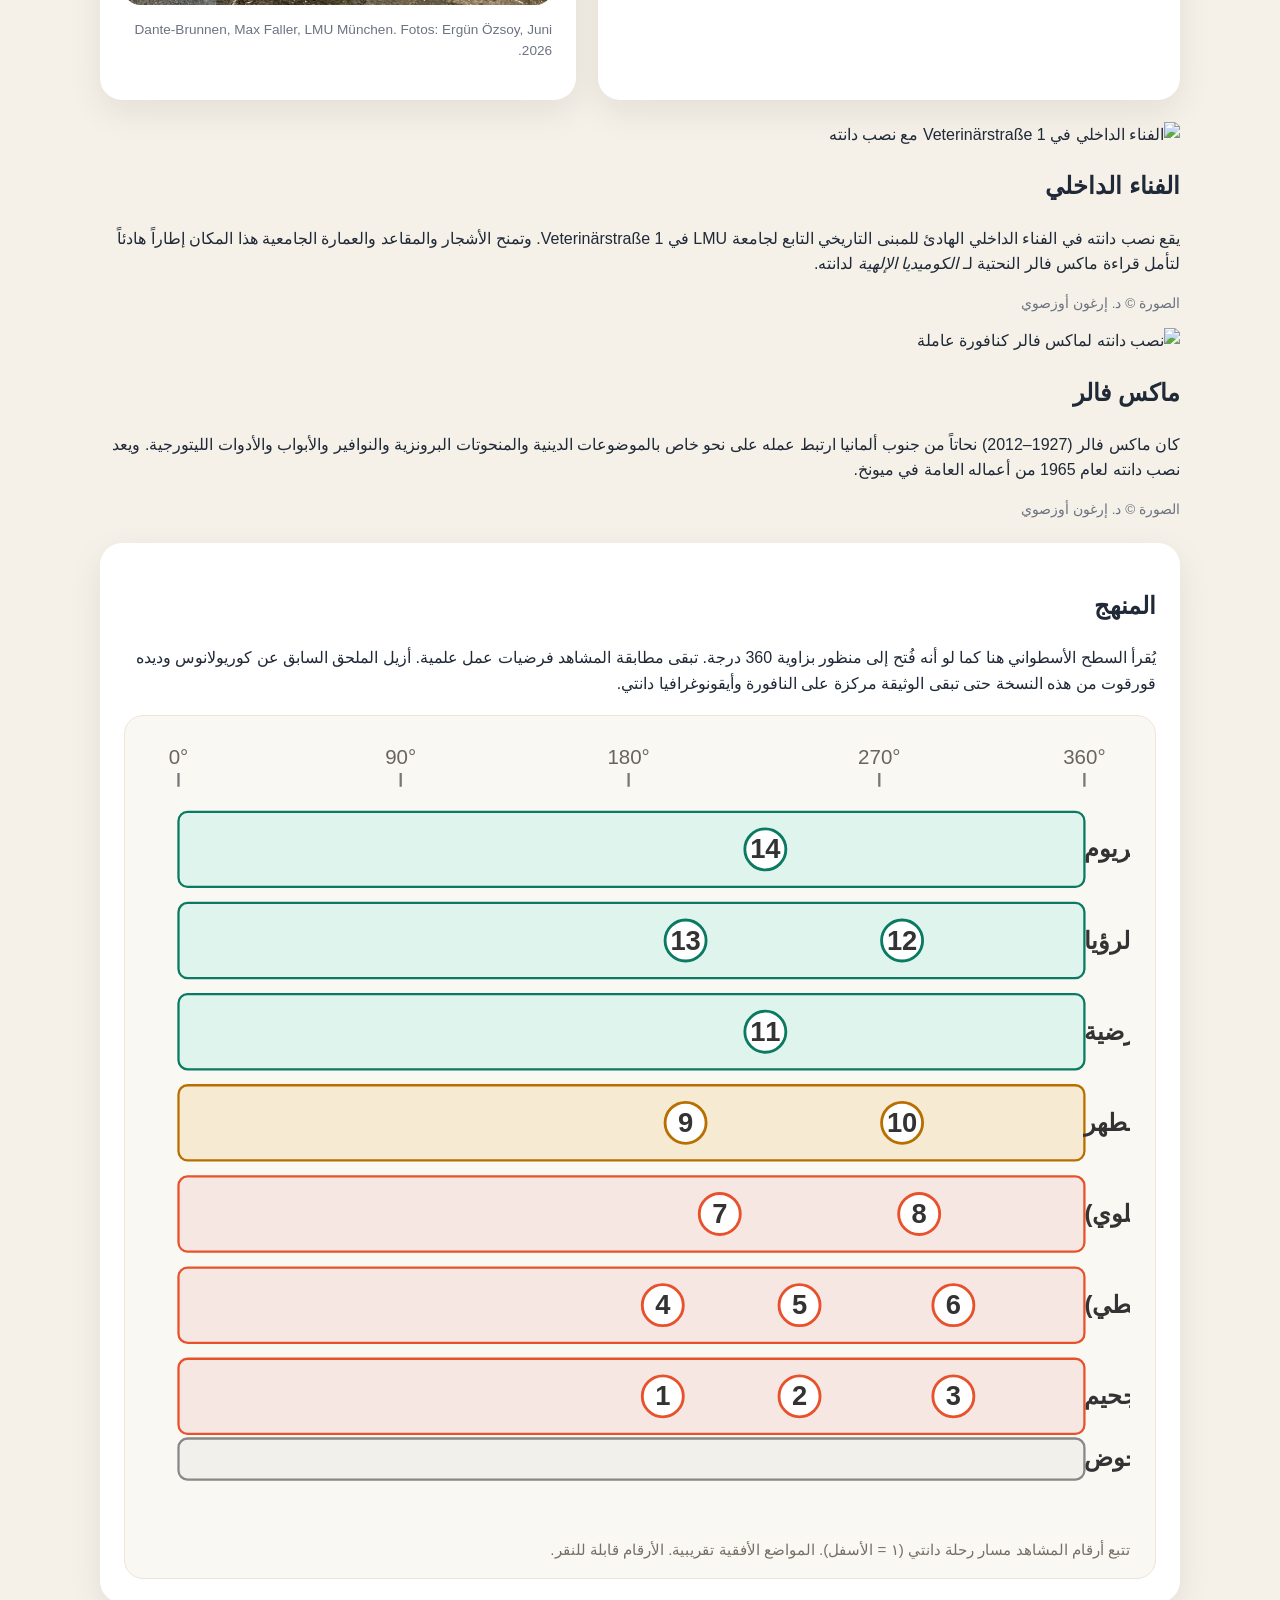
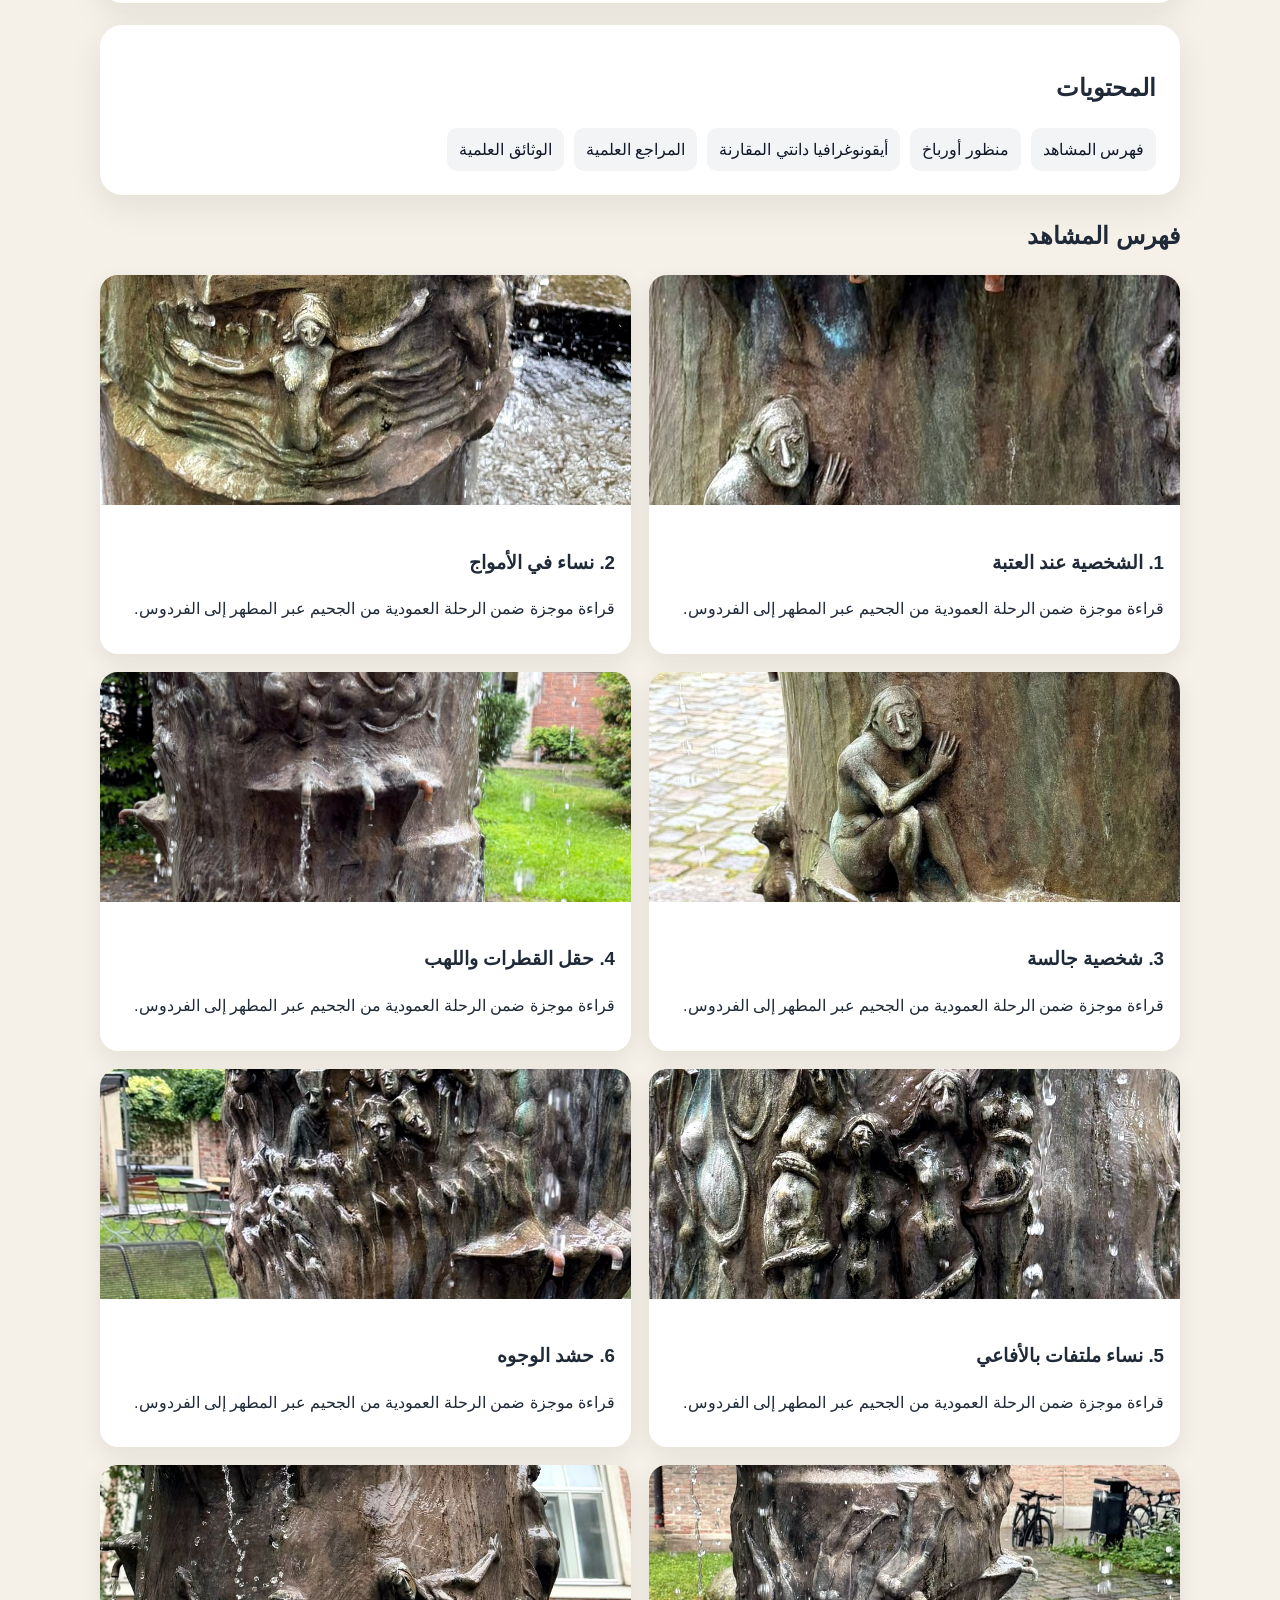
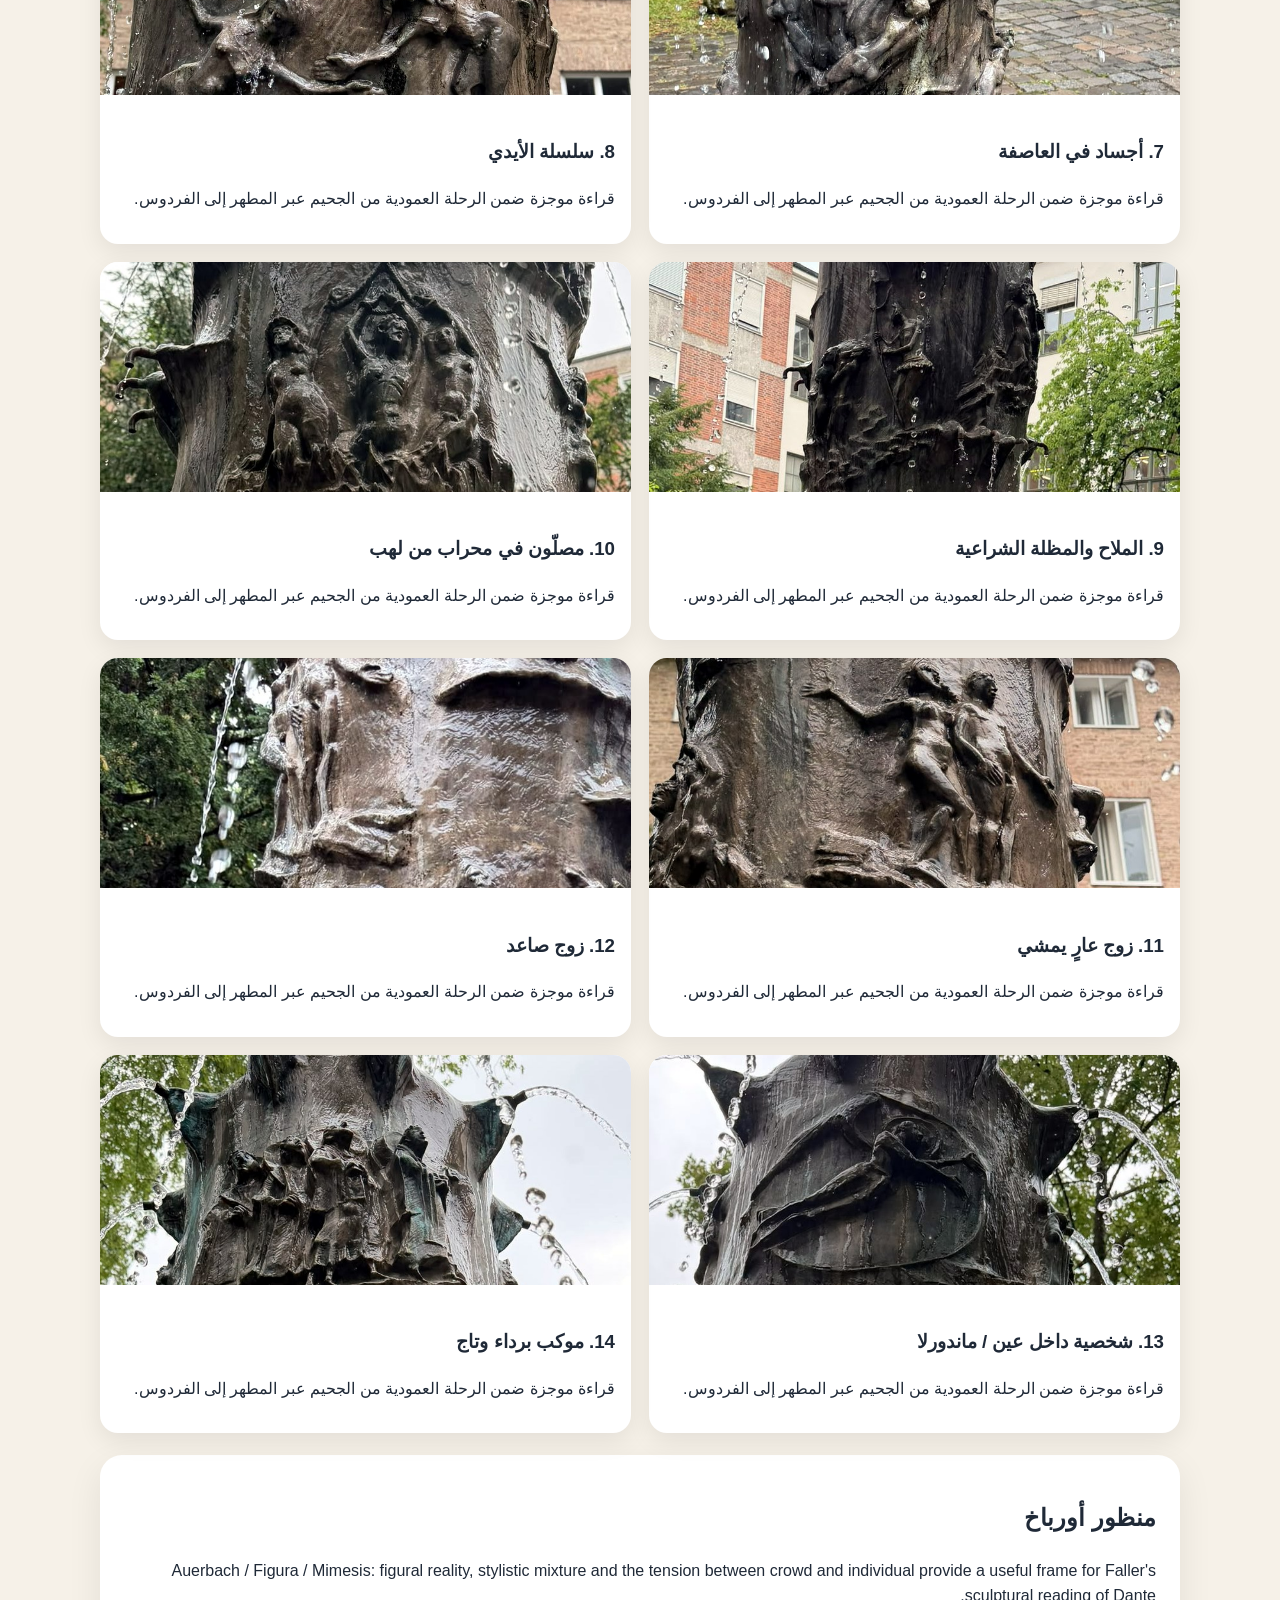
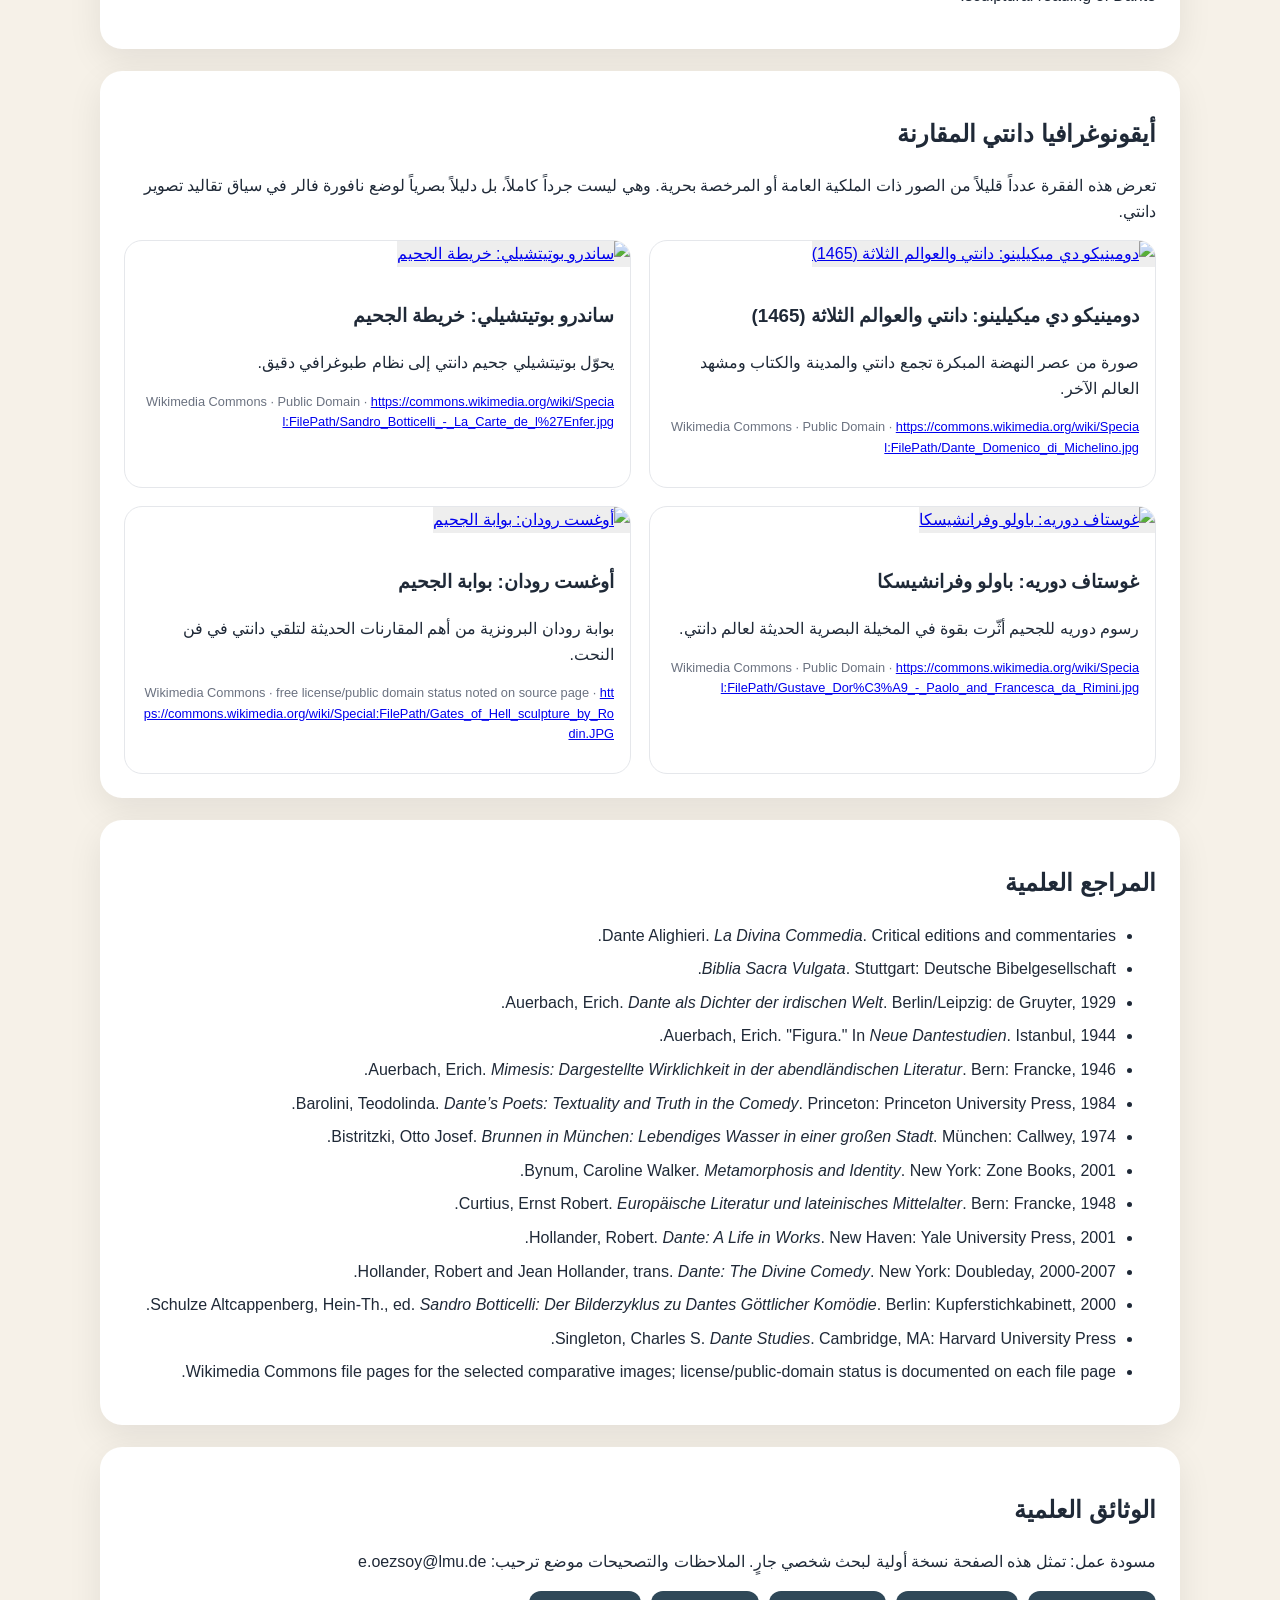
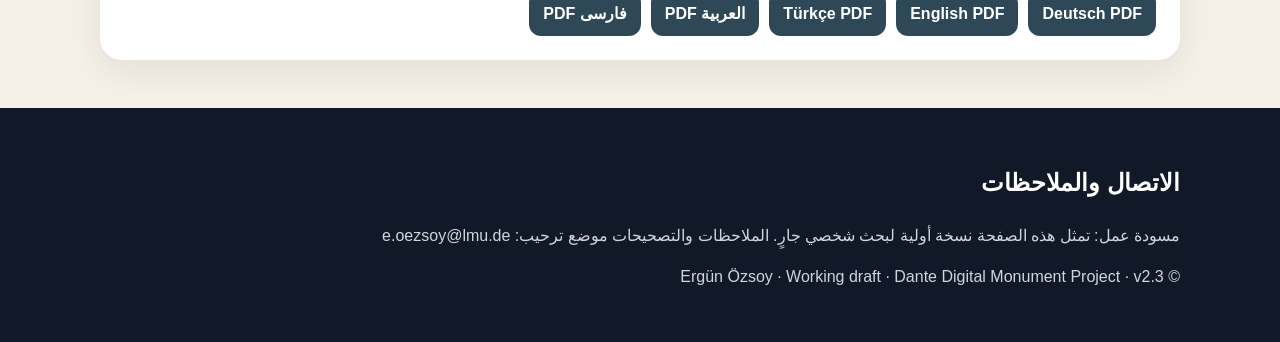
==== commit c540a528: "Add files via upload" ====
--- a/ar.html
+++ b/ar.html
@@ -1,6 +1,6 @@
 <!doctype html><html lang="ar" dir="rtl"><head><meta charset="utf-8"><meta name="viewport" content="width=device-width,initial-scale=1"><title>نافورة دانتي لماكس فالر (1965)</title><link rel="stylesheet" href="assets/css/style.css?v=2.3"></head><body class="rtl">
 <header class="site-header"><div class="wrap"><div class="kicker">Dante Digital Monument Project · LMU München · v2.3</div><h1>نافورة دانتي لماكس فالر (1965)</h1><p class="subtitle">نسخة رقمية خماسية اللغات لقراءة أيقونوغرافية للنافورة البرونزية في فناء جامعة لودفيغ ماكسيميليان، شارع Veterinärstraße 1، ميونيخ.</p><nav class="langnav"><a class="" href="de.html" lang="de" dir="ltr">Deutsch</a><a class="" href="en.html" lang="en" dir="ltr">English</a><a class="" href="tr.html" lang="tr" dir="ltr">Türkçe</a><a class="active" href="ar.html" lang="ar" dir="rtl">العربية</a><a class="" href="fa.html" lang="fa" dir="rtl">فارسی</a></nav></div></header>
-<section class="notice"><div class="wrap"><strong>مسودة عمل:</strong> مسودة عمل: تمثل هذه الصفحة نسخة أولية لمشروع علمي جار. الملاحظات والتصحيحات: e.oezsoy@lmu.de</div></section>
+<section class="notice"><div class="wrap"><strong>مسودة عمل:</strong> تمثل هذه الصفحة نسخة أولية لبحث شخصي جارٍ. الملاحظات والتصحيحات موضع ترحيب: e.oezsoy@lmu.de</div></section>
 <main class="wrap"><section class="grid"><div class="card"><h2>هوية النصب وسياقه</h2><p>نافورة دانتي عمل برونزي للنحات ماكس فالر. وُضعت في أيار/مايو 1965، في سنة الذكرى السبعمئة لميلاد دانتي، في فناء مبنى جامعة لودفيغ ماكسيميليان في Veterinärstraße 1. يستند برنامج النقوش إلى الكوميديا الإلهية ويرتب الجحيم والمطهر والفردوس في رحلة بصرية عمودية.</p><div class="meta"><div><strong>Max Faller</strong><br>1927-2012</div><div><strong>1965</strong><br>Dante 700</div><div><strong>Bronze</strong><br>Dante-Brunnen</div><div><strong>LMU München</strong><br>Veterinärstraße 1</div></div><div class="buttons"><a class="btn" href="docs/dante-brunnen-ar.pdf">تنزيل PDF</a><a class="btn secondary" href="#pdfs">الوثائق العلمية</a></div></div><div class="card"><img class="hero-img" src="assets/img/OV1_sutun_genel.jpg" alt="Dante-Brunnen"><p class="caption">Dante-Brunnen, Max Faller, LMU München. Fotos: Ergün Özsoy, Juni 2026.</p></div></section>
 <section class="context-pair">
   <article class="context-card">
@@ -42,5 +42,5 @@
 <li>Singleton, Charles S. <em>Dante Studies</em>. Cambridge, MA: Harvard University Press.</li>
 <li>Wikimedia Commons file pages for the selected comparative images; license/public-domain status is documented on each file page.</li>
 </ul></section>
-<section class="card" id="pdfs"><h2>الوثائق العلمية</h2><p>مسودة عمل: تمثل هذه الصفحة نسخة أولية لمشروع علمي جار. الملاحظات والتصحيحات: e.oezsoy@lmu.de</p><div class="pdf-list"><a href="docs/dante-brunnen-de.pdf">Deutsch PDF</a><a href="docs/dante-brunnen-en.pdf">English PDF</a><a href="docs/dante-brunnen-tr.pdf">Türkçe PDF</a><a href="docs/dante-brunnen-ar.pdf">العربية PDF</a><a href="docs/dante-brunnen-fa.pdf">فارسی PDF</a></div></section>
-</main><footer class="footer"><div class="wrap"><h2>الاتصال والملاحظات</h2><p>مسودة عمل: تمثل هذه الصفحة نسخة أولية لمشروع علمي جار. الملاحظات والتصحيحات: e.oezsoy@lmu.de</p><p>© Ergün Özsoy · Working draft · Dante Digital Monument Project · v2.3</p></div></footer></body></html>+<section class="card" id="pdfs"><h2>الوثائق العلمية</h2><p>مسودة عمل: تمثل هذه الصفحة نسخة أولية لبحث شخصي جارٍ. الملاحظات والتصحيحات موضع ترحيب: e.oezsoy@lmu.de</p><div class="pdf-list"><a href="docs/dante-brunnen-de.pdf">Deutsch PDF</a><a href="docs/dante-brunnen-en.pdf">English PDF</a><a href="docs/dante-brunnen-tr.pdf">Türkçe PDF</a><a href="docs/dante-brunnen-ar.pdf">العربية PDF</a><a href="docs/dante-brunnen-fa.pdf">فارسی PDF</a></div></section>
+</main><footer class="footer"><div class="wrap"><h2>الاتصال والملاحظات</h2><p>مسودة عمل: تمثل هذه الصفحة نسخة أولية لبحث شخصي جارٍ. الملاحظات والتصحيحات موضع ترحيب: e.oezsoy@lmu.de</p><p>© Ergün Özsoy · Working draft · Dante Digital Monument Project · v2.3</p></div></footer></body></html>
